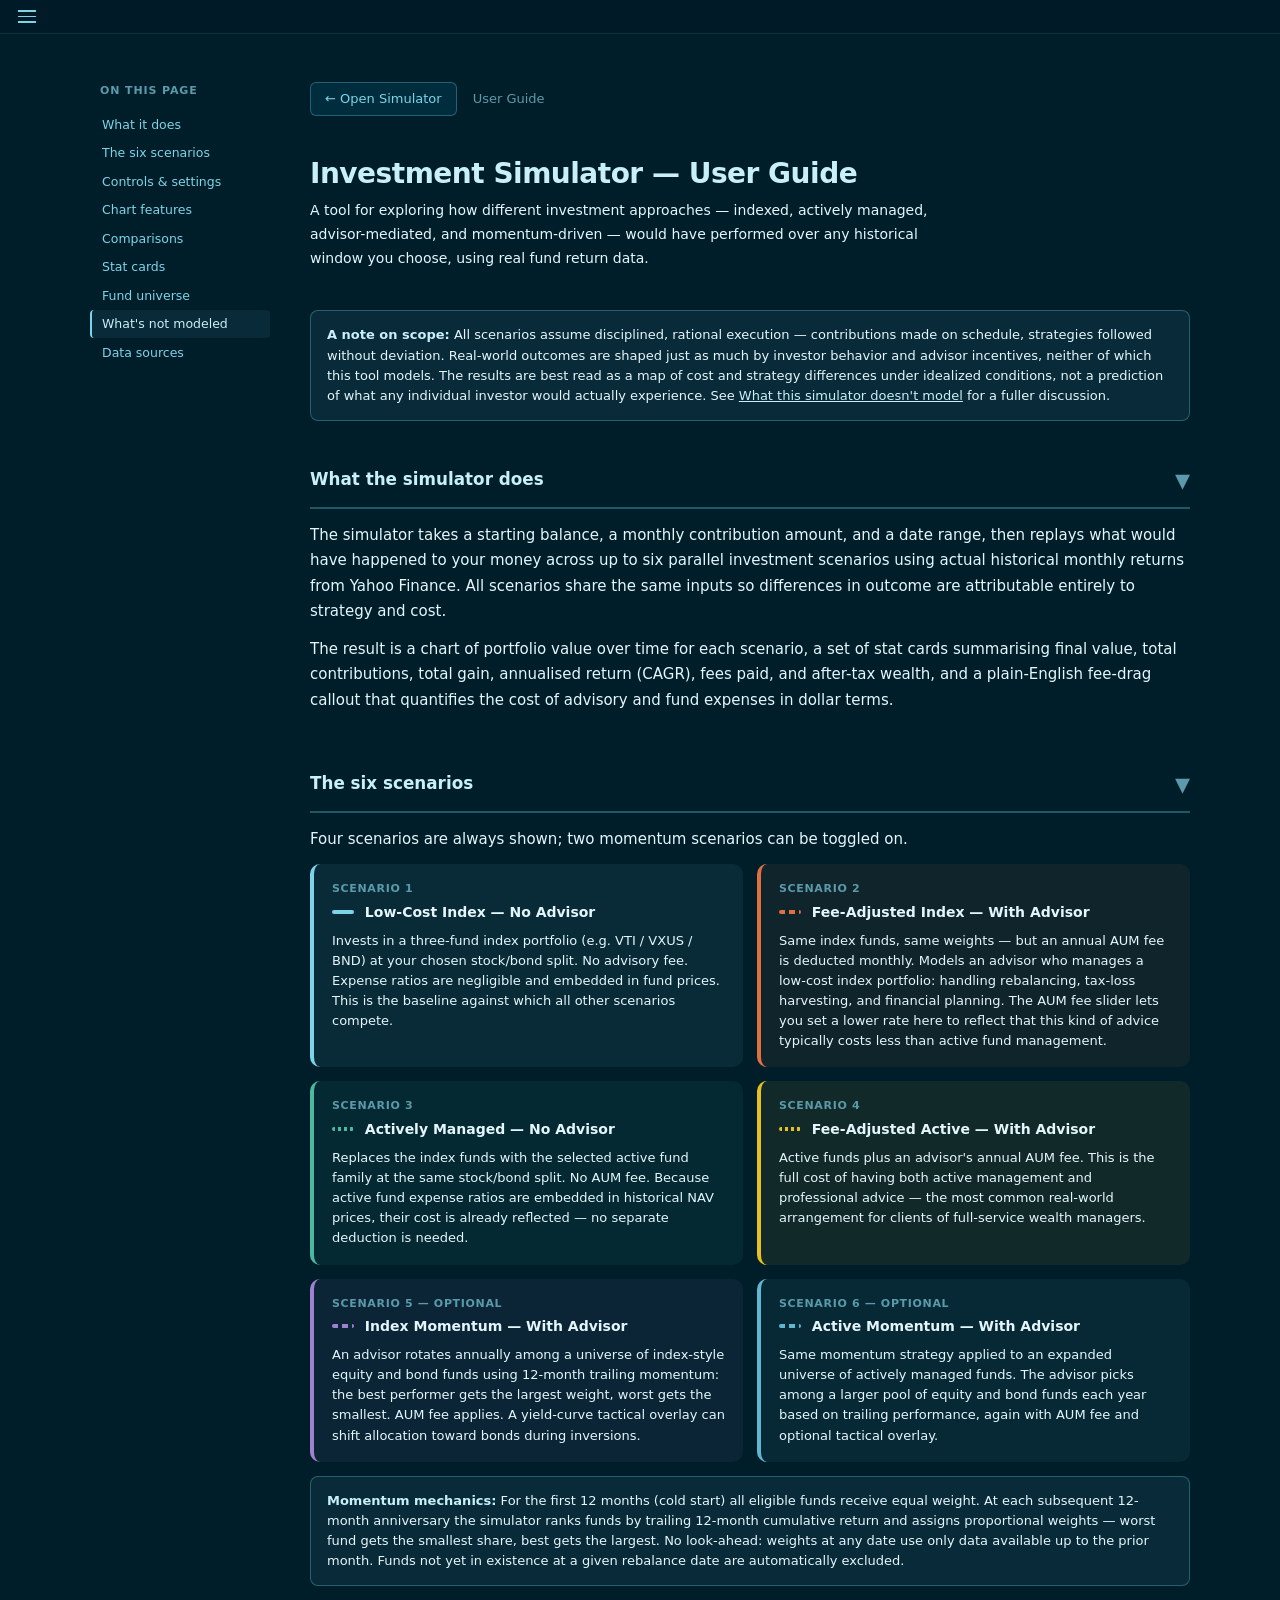
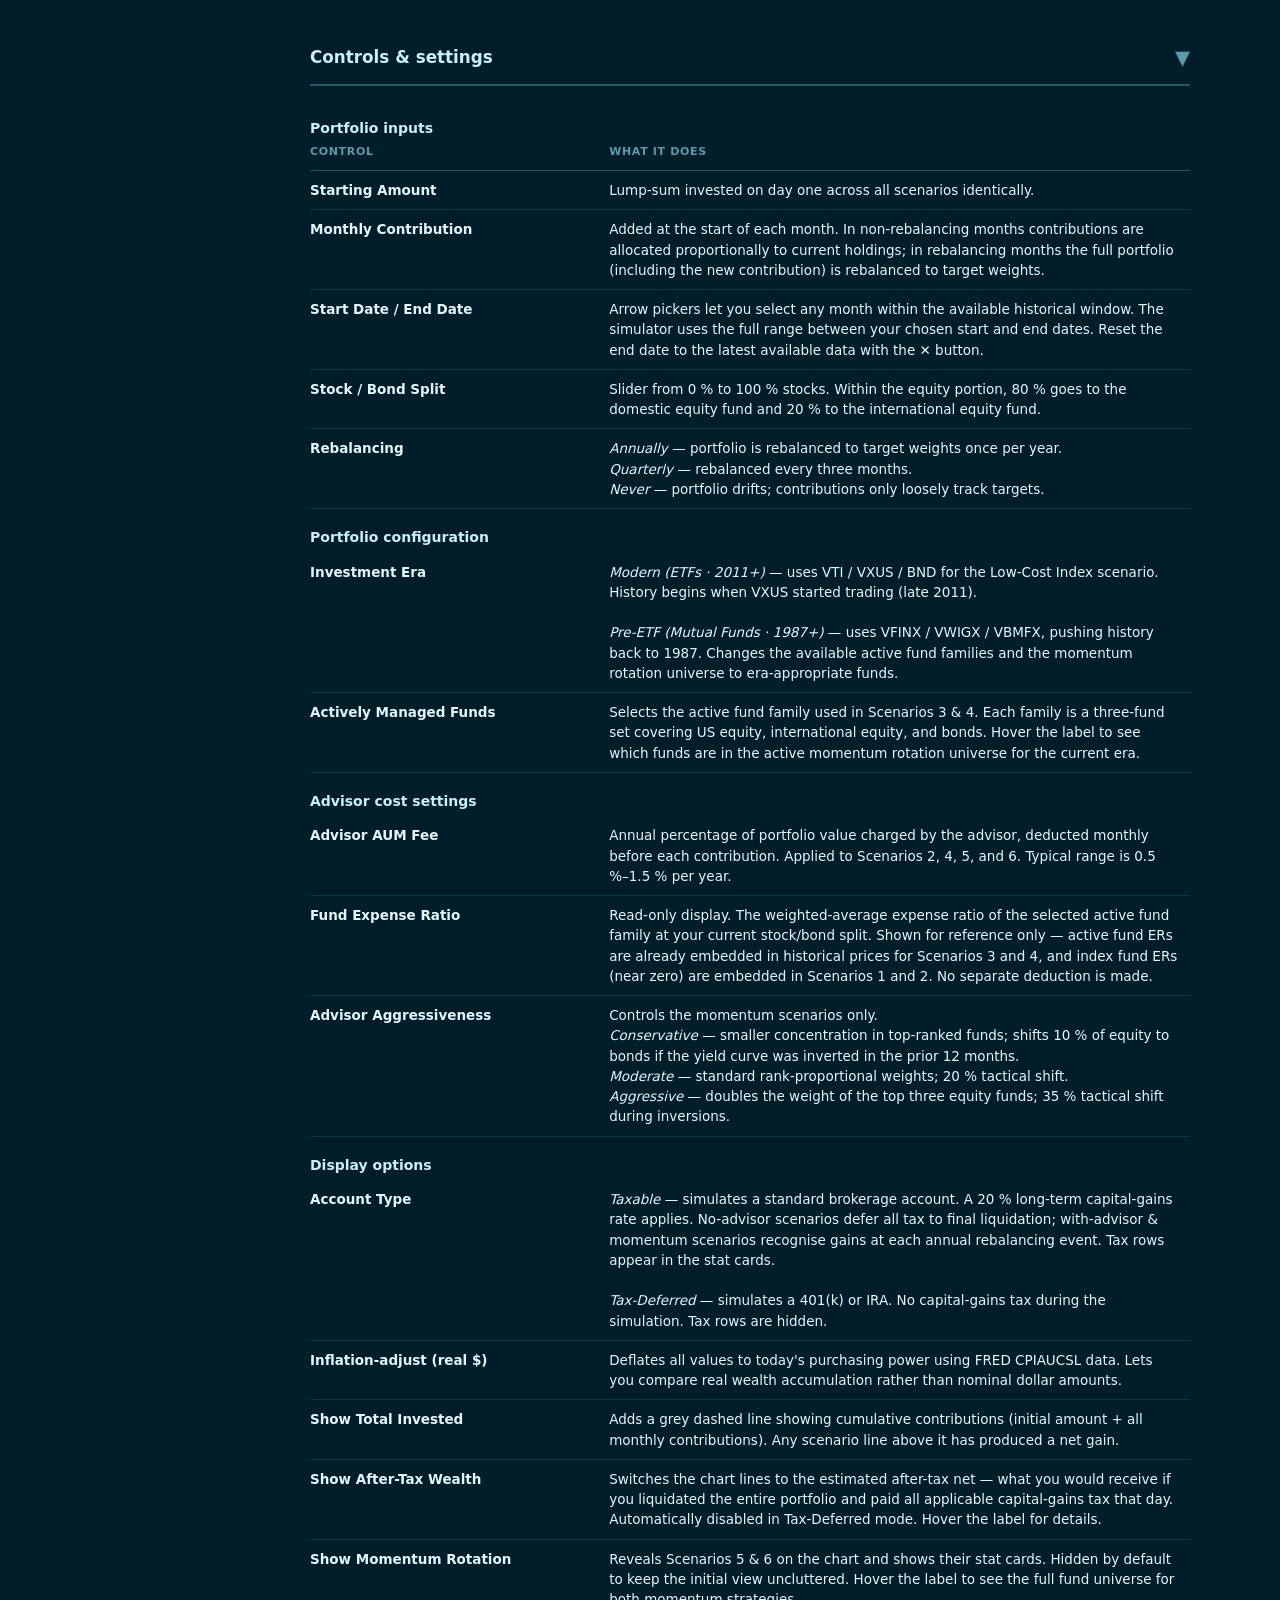
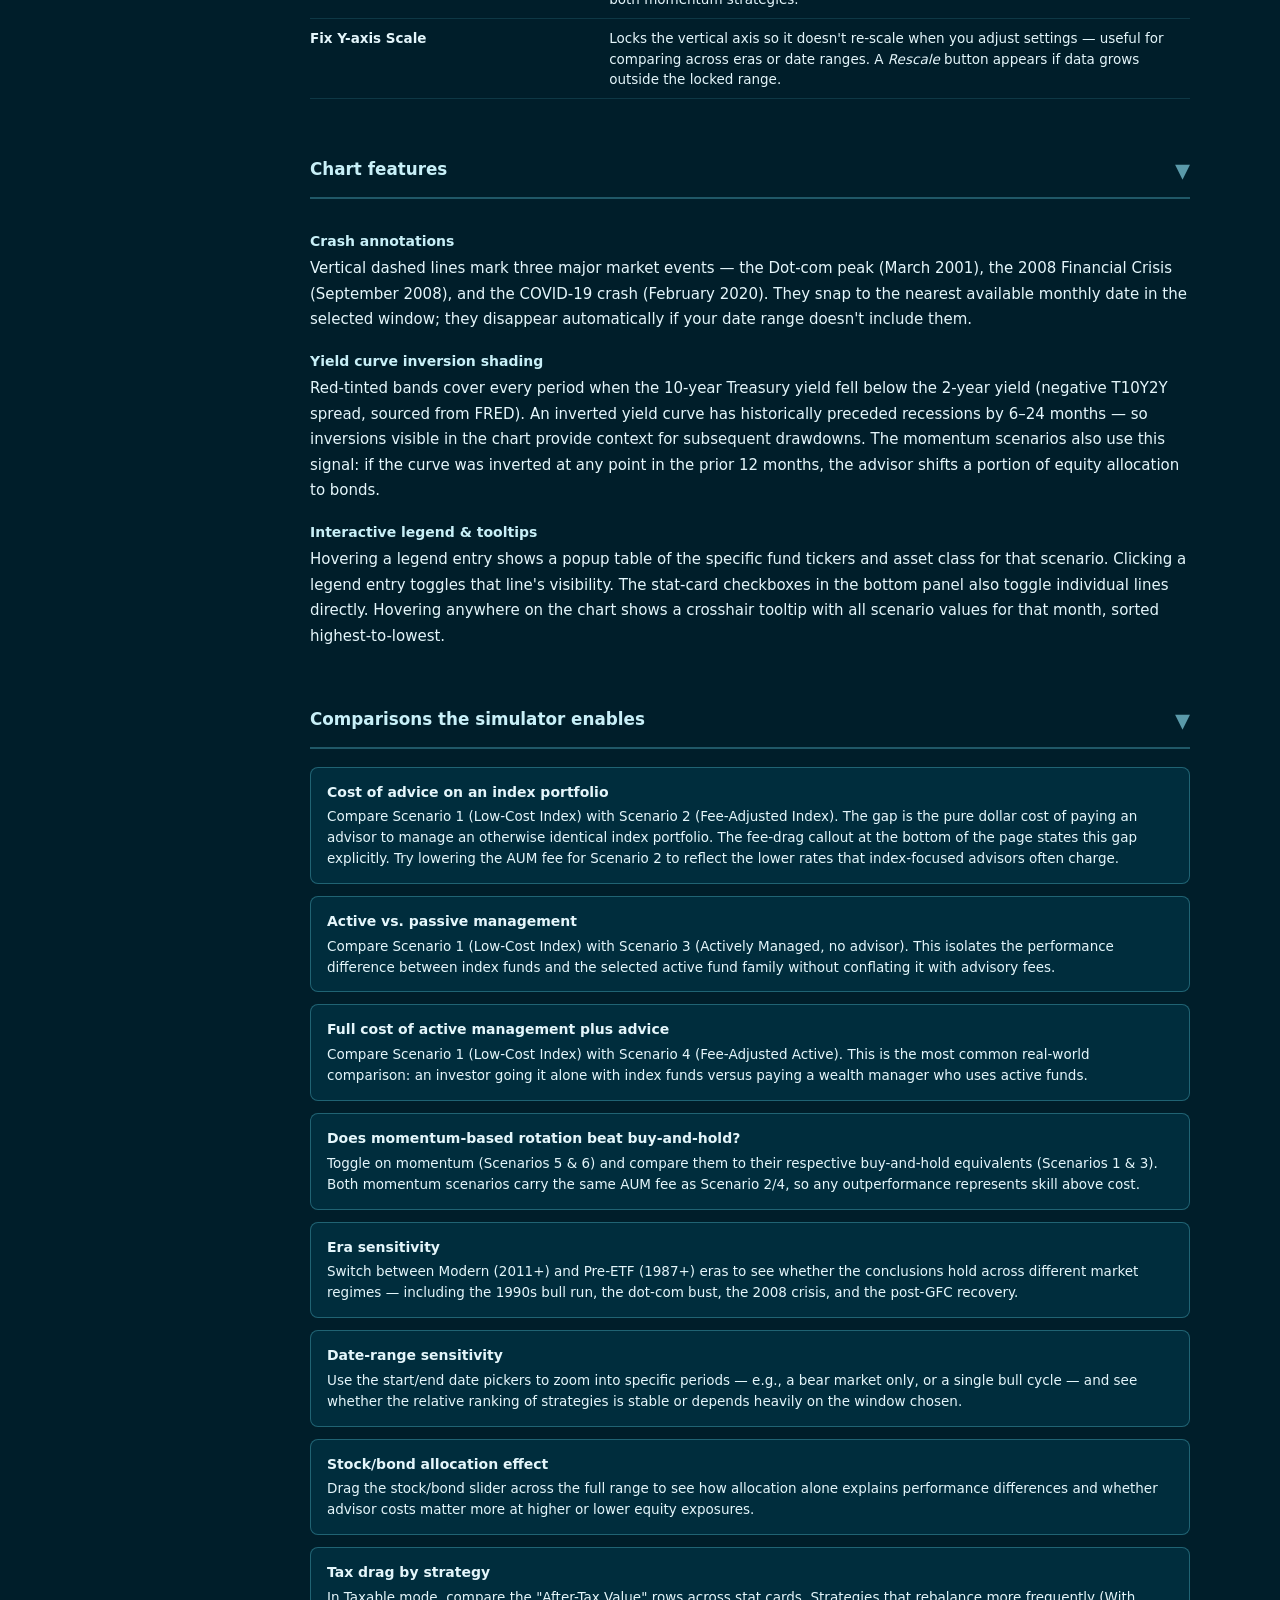
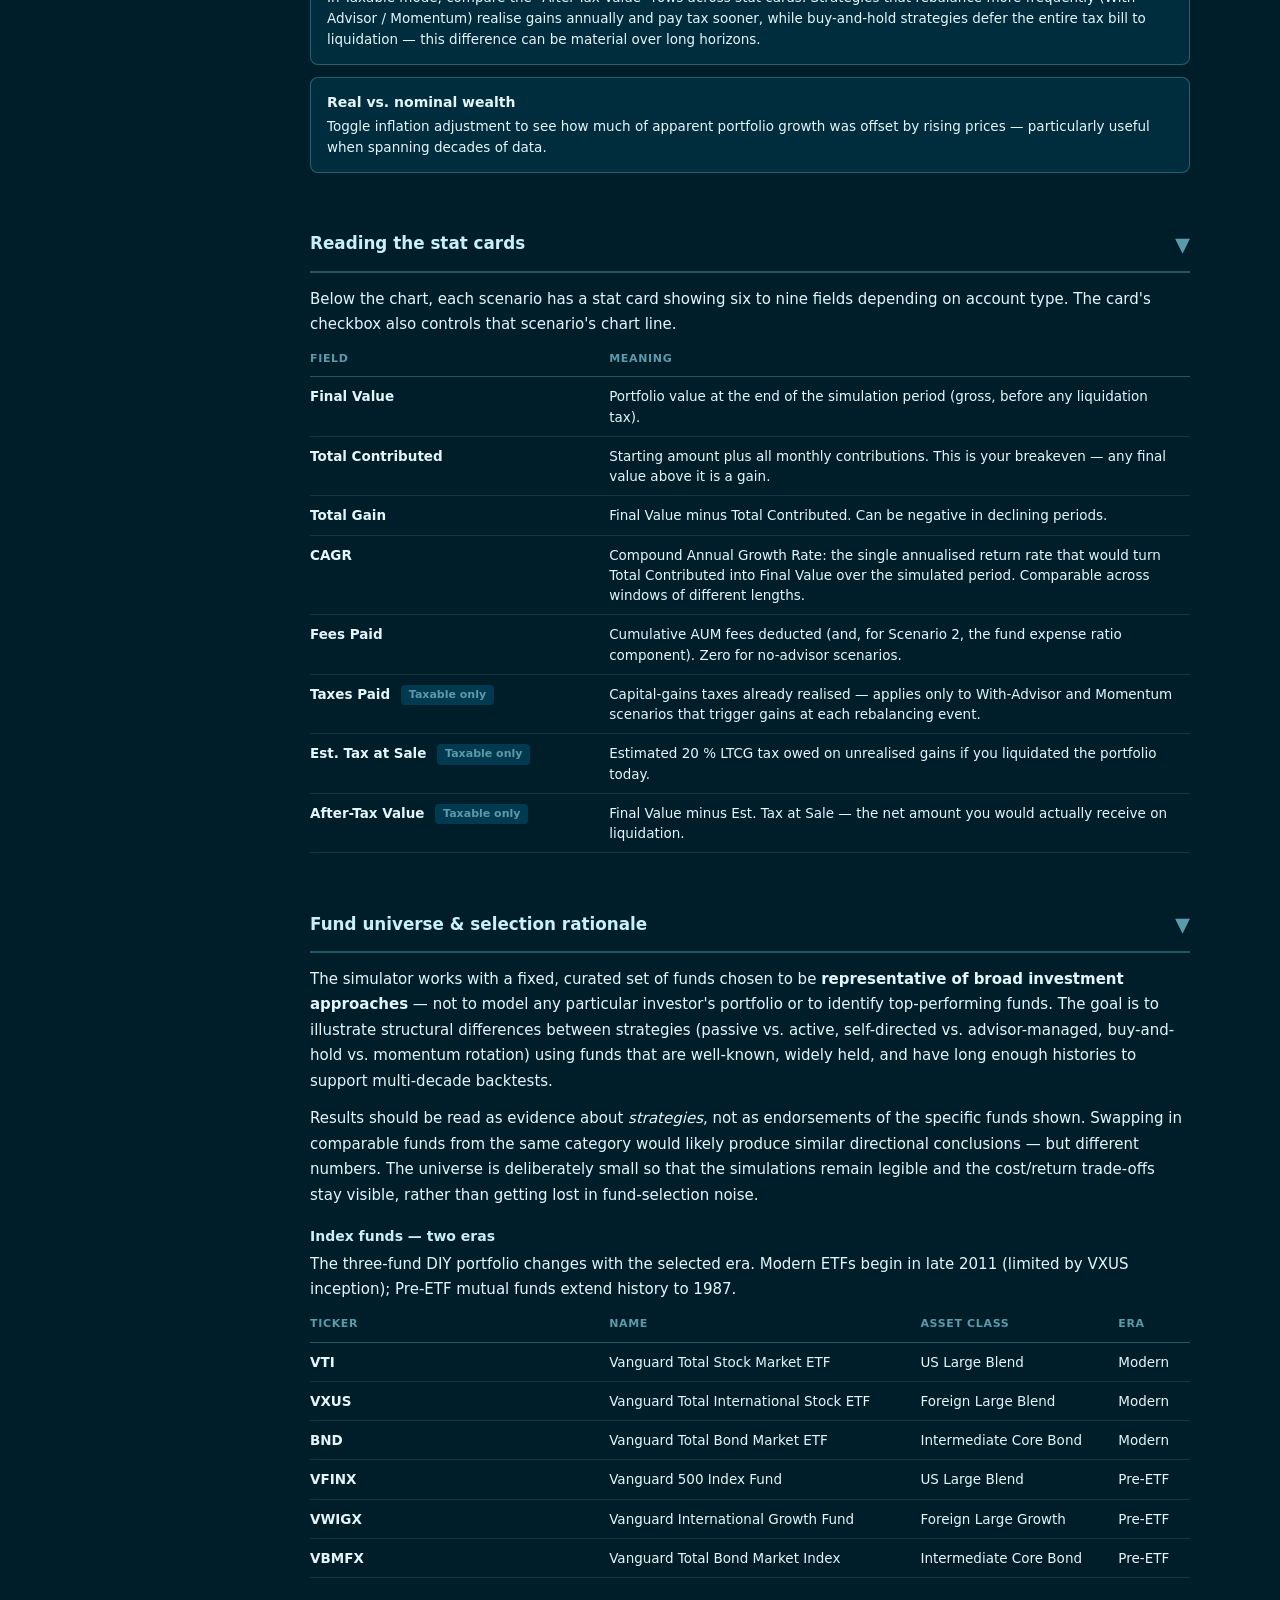
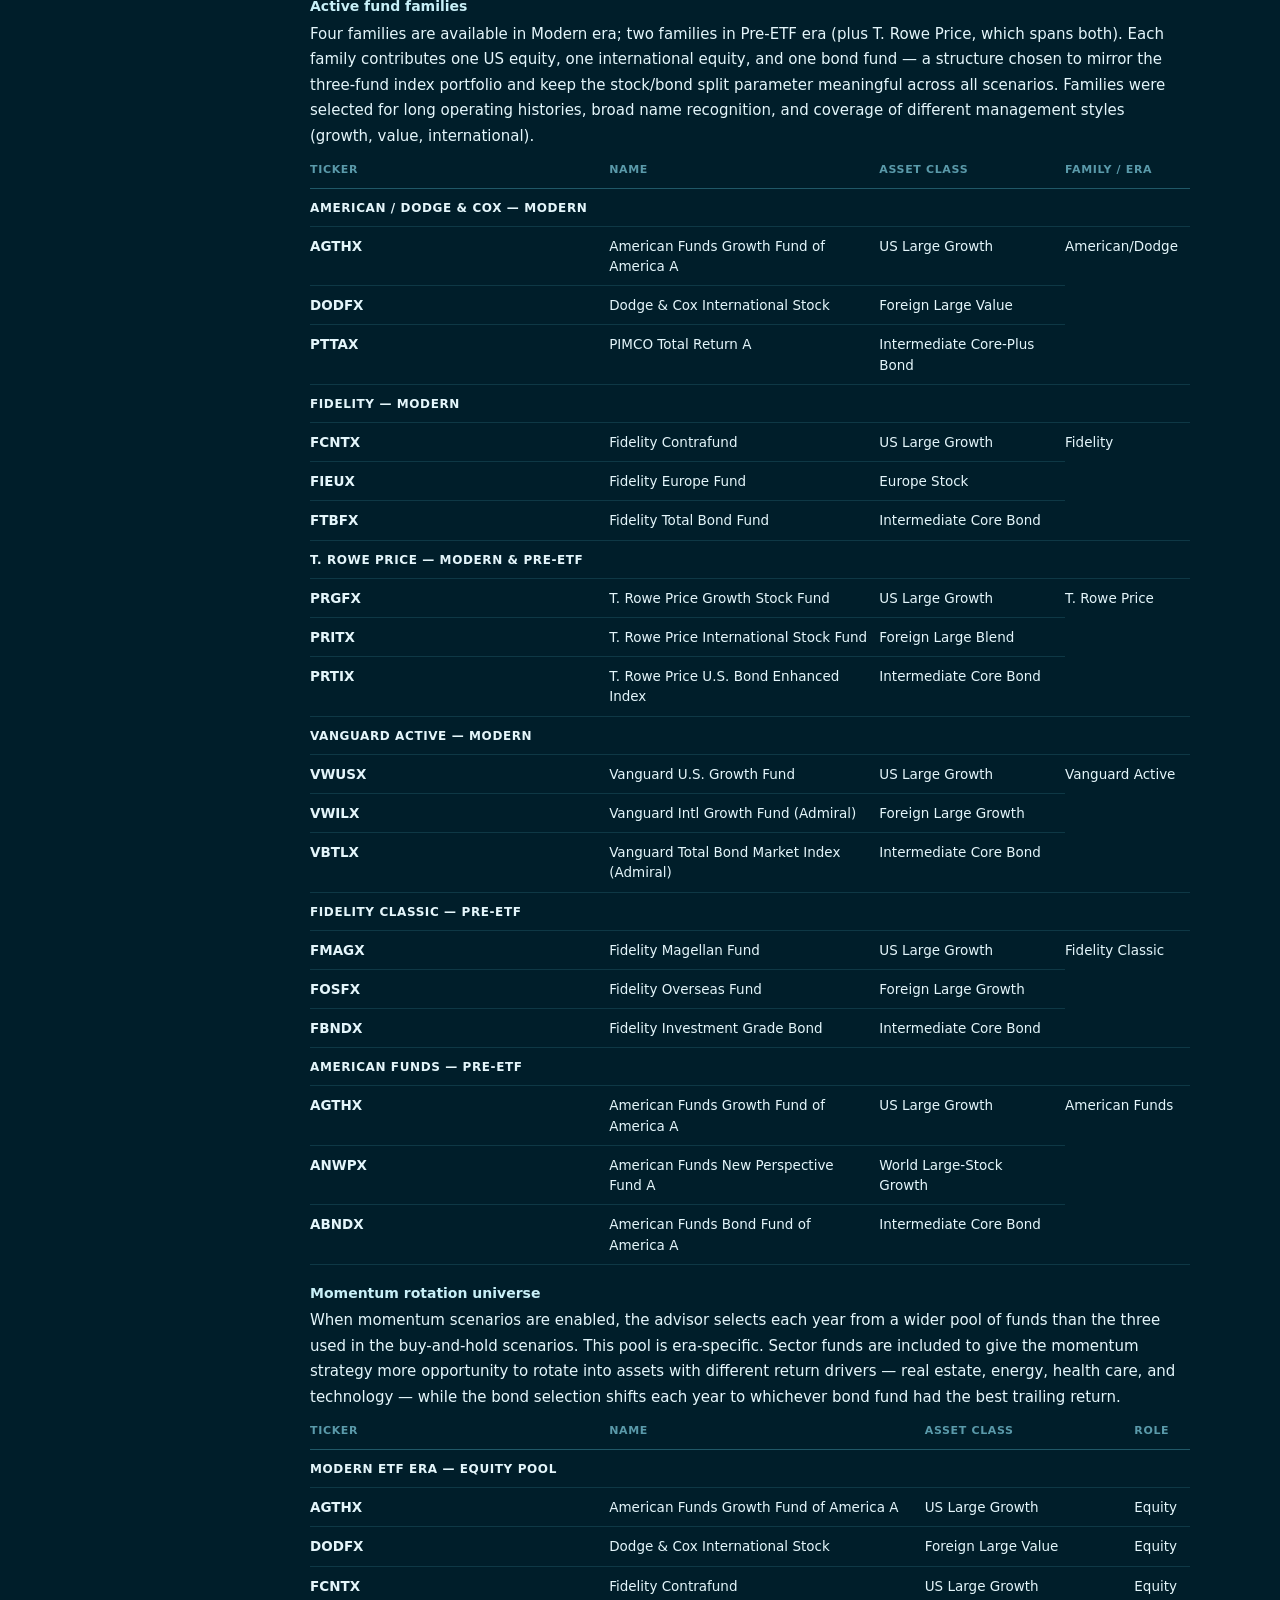
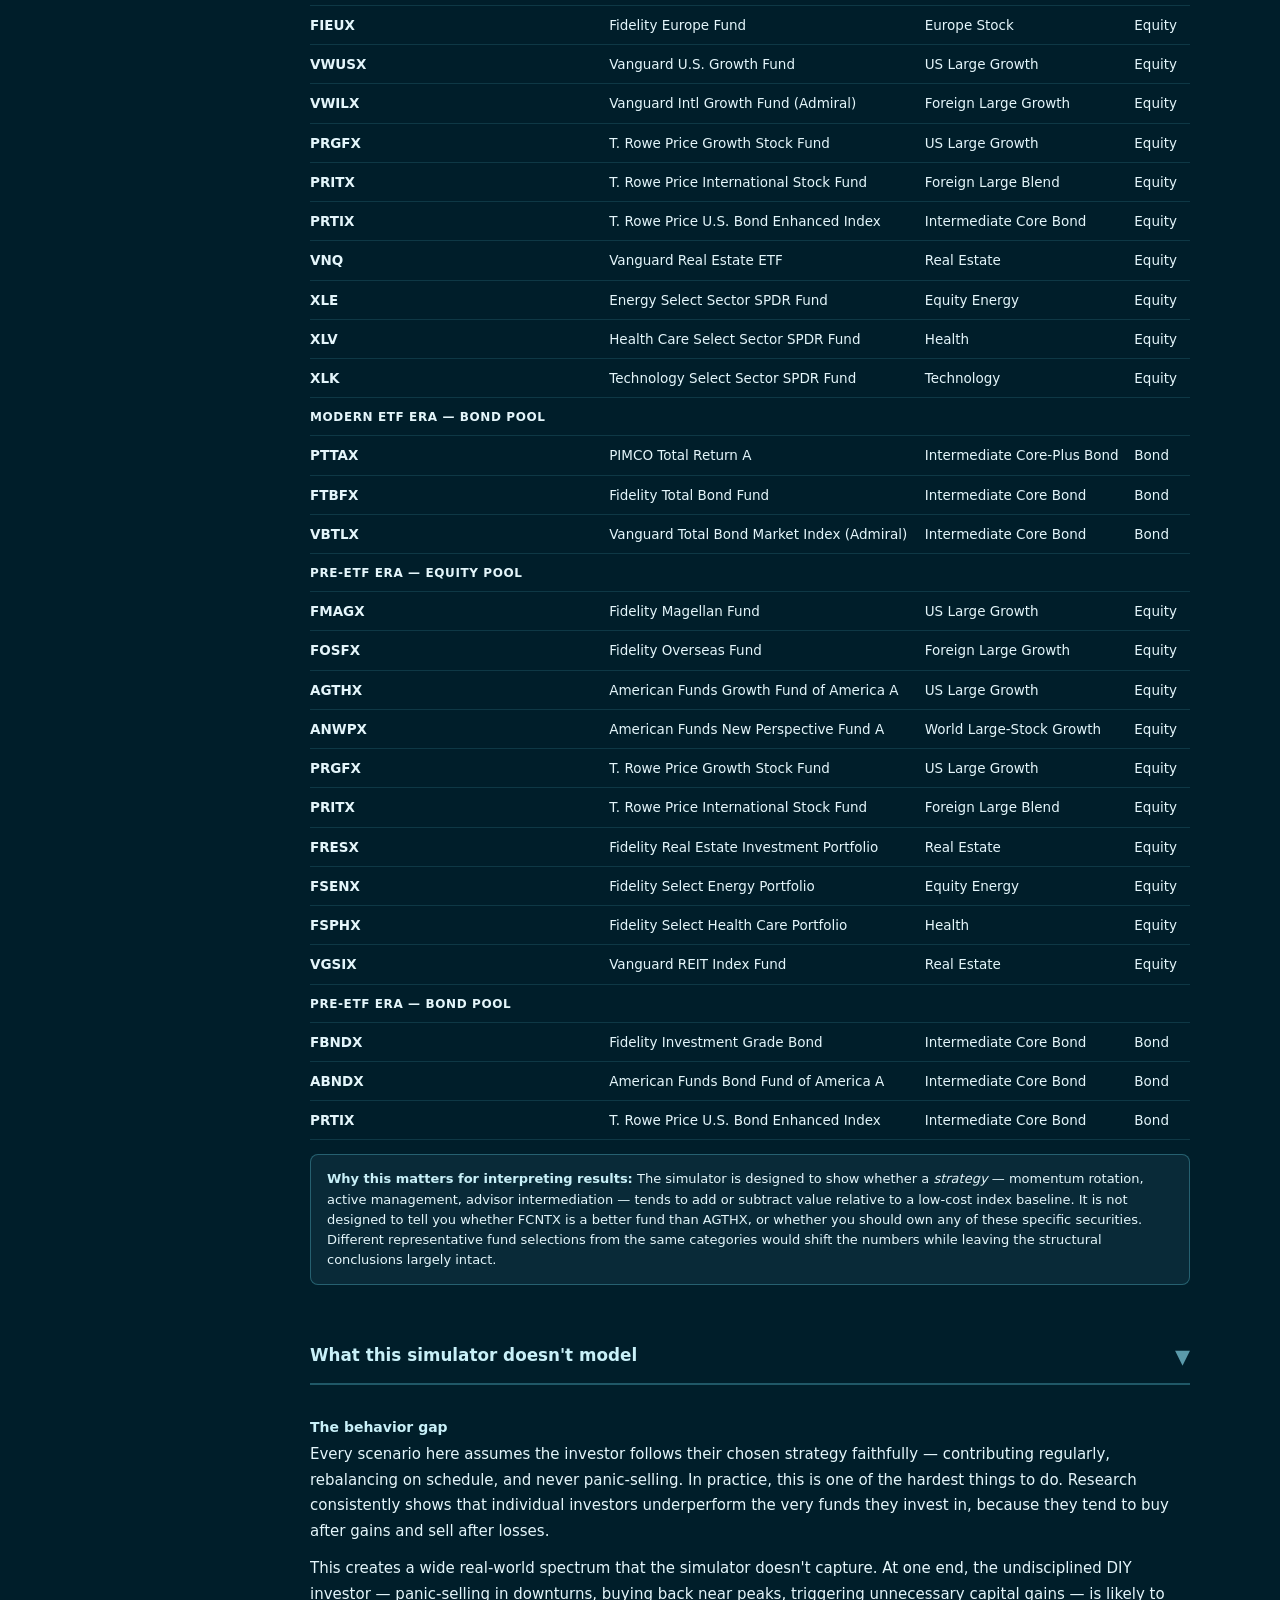
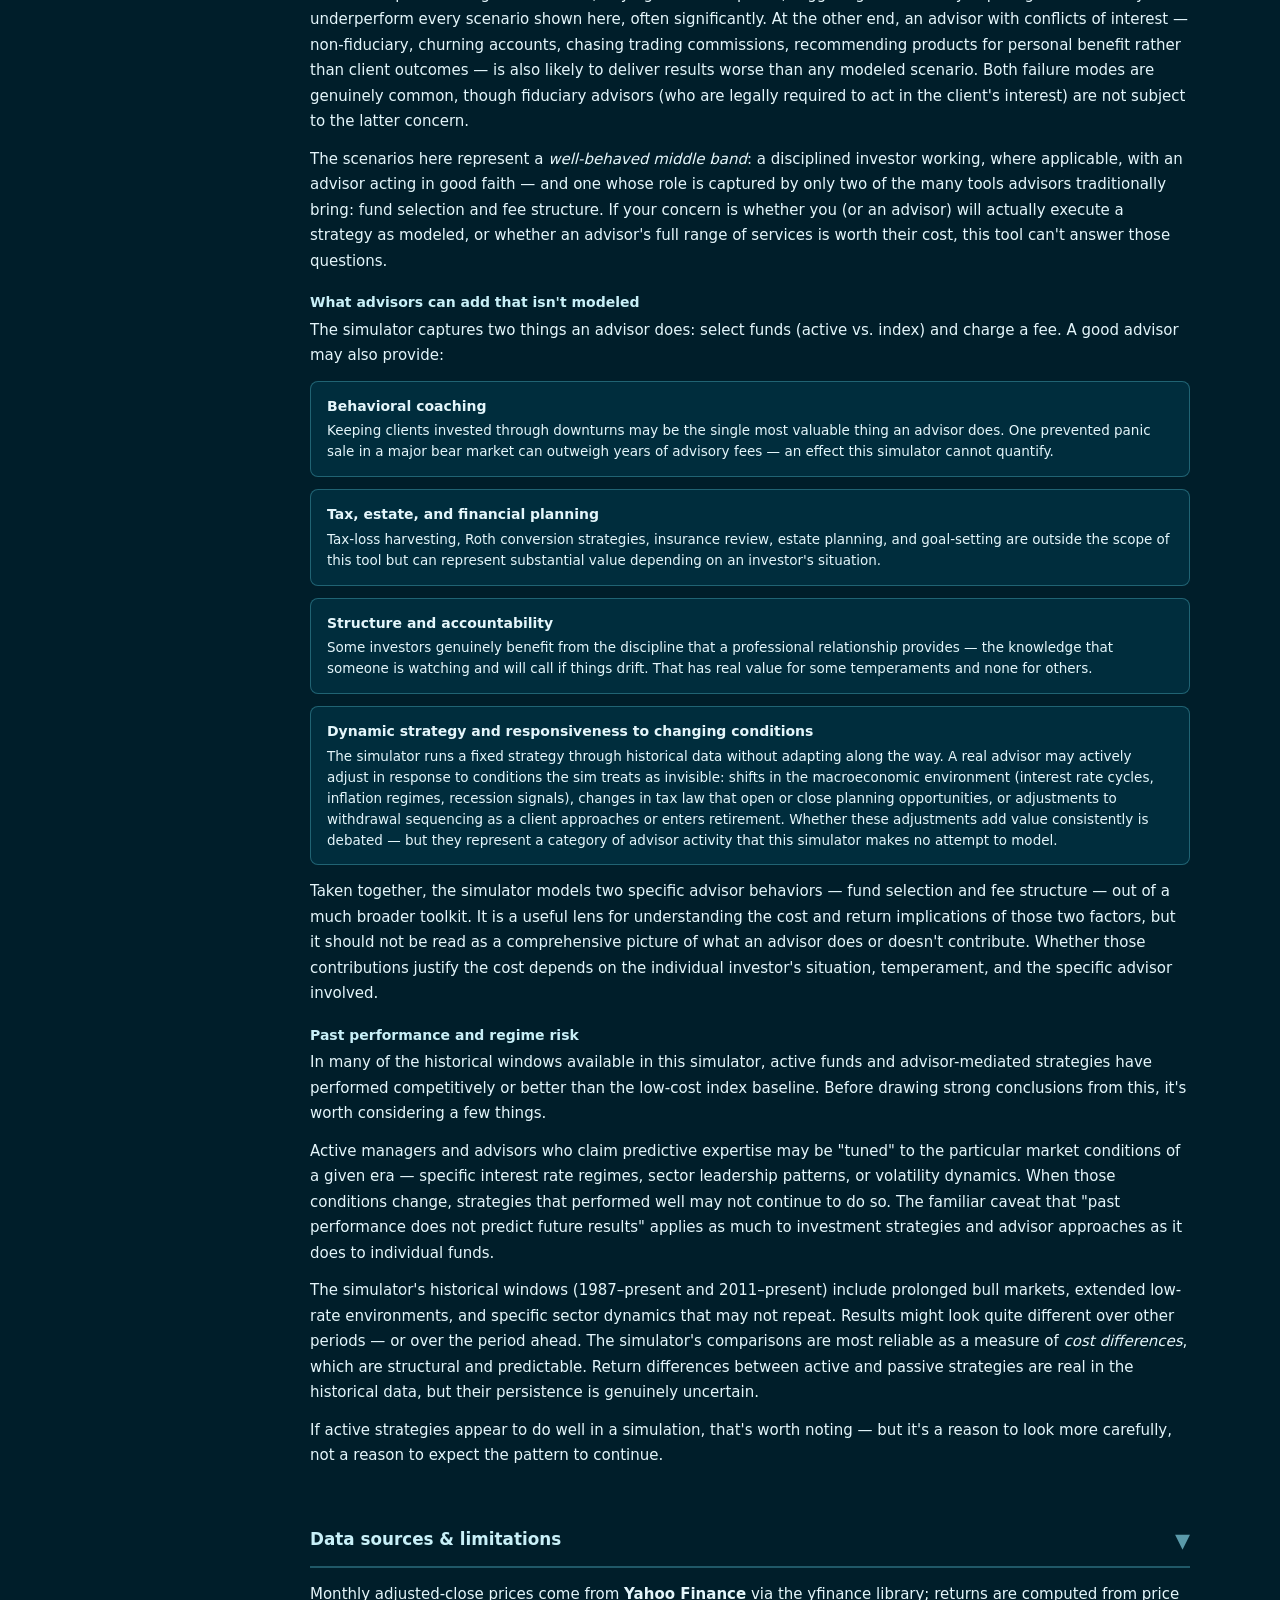
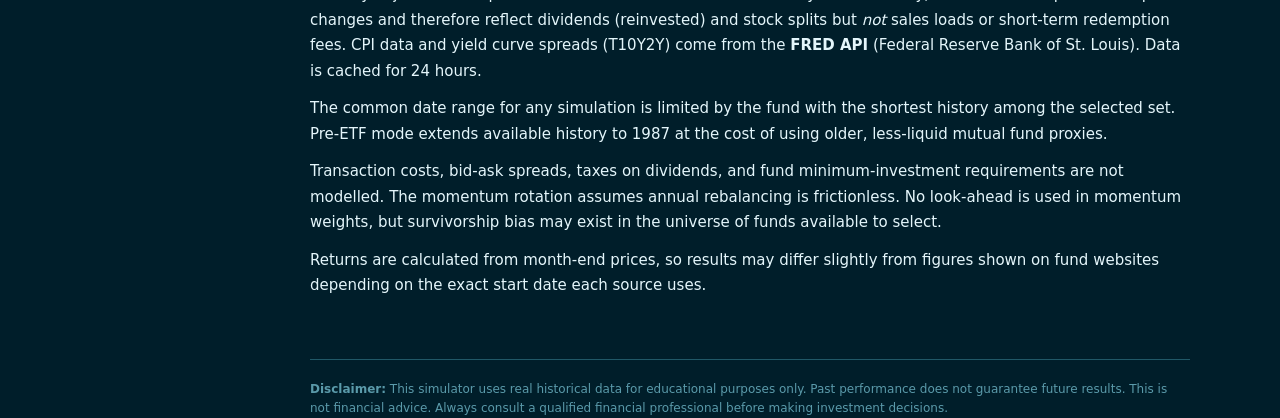
==== static/guide.html @ a475382c "Add month-end pricing caveat to data sources section of user guide" ====
<!DOCTYPE html>
<html lang="en">
<head>
  <meta charset="UTF-8" />
  <meta name="viewport" content="width=device-width, initial-scale=1.0" />
  <title>Investment Simulator — User Guide</title>
  <link rel="icon" type="image/png" href="/static/favicon.png" />
  <link rel="stylesheet" href="/static/theme.css" />
  <style>
    *, *::before, *::after { box-sizing: border-box; margin: 0; padding: 0; }

    :root {
      --sc-diy:        #7dd4e8;
      --sc-managed:    #e07040;
      --sc-active:     #4db8a0;
      --sc-active-mgd: #e8c020;
      --sc-diy-mom:    #a080d0;
      --sc-active-mom: #60b8d0;
    }

    body {
      font-family: var(--font-sans);
      font-size: 15px;
      line-height: 1.7;
      color: var(--color-text);
      background: var(--color-bg);
      padding: 82px 24px 80px;
    }

    /* ── Two-column layout ── */
    .guide-layout {
      display: flex;
      gap: 40px;
      max-width: 1100px;
      margin: 0 auto;
      align-items: flex-start;
    }

    /* ── Table of Contents ── */
    .toc {
      width: 180px;
      flex-shrink: 0;
      position: sticky;
      top: 50px;
      max-height: calc(100vh - 70px);
      overflow-y: auto;
    }

    .toc-title {
      font-size: 11px;
      font-weight: 700;
      text-transform: uppercase;
      letter-spacing: 0.08em;
      color: var(--color-text-dim);
      margin-bottom: 10px;
      padding-left: 10px;
    }

    .toc ul {
      list-style: none;
      display: flex;
      flex-direction: column;
      gap: 1px;
    }

    .toc a {
      display: block;
      font-size: 12.5px;
      color: var(--color-primary);
      padding: 5px 10px;
      border-radius: 4px;
      border-left: 2px solid transparent;
      text-decoration: none;
      transition: color 0.15s, border-color 0.15s, background 0.15s;
      line-height: 1.4;
    }

    .toc a:hover {
      color: var(--color-primary);
      background: rgba(125, 212, 232, 0.07);
    }

    .toc a.is-active {
      color: var(--color-primary-hi);
      border-left-color: var(--color-primary);
      background: rgba(125, 212, 232, 0.07);
      font-weight: 500;
    }

    /* ── Main content ── */
    .guide-main { flex: 1; min-width: 0; }

    /* ── Back link ── */
    .topnav {
      display: flex;
      align-items: center;
      gap: 16px;
      margin-bottom: 40px;
    }
    .topnav a {
      font-size: 13px;
      color: var(--color-primary);
      text-decoration: none;
      border: 1px solid var(--color-border-hi);
      padding: 5px 14px;
      border-radius: 6px;
      background: var(--color-surface);
      transition: background 0.15s, color 0.15s;
    }
    .topnav a:hover {
      background: var(--color-surface-hi);
      color: var(--color-primary-hi);
    }
    .topnav-title {
      font-size: 13px;
      color: var(--color-text-dim);
    }

    /* ── Header ── */
    h1 {
      font-size: 2rem;
      font-weight: 700;
      letter-spacing: -0.5px;
      color: var(--color-primary-hi);
      margin-bottom: 8px;
    }
    .subtitle {
      color: var(--color-text);
      font-size: 1rem;
      margin-bottom: 40px;
      max-width: 620px;
    }

    /* ── Sections ── */
    section { margin-bottom: 52px; scroll-margin-top: 50px; }

    h2 {
      font-size: 1.2rem;
      font-weight: 700;
      color: var(--color-primary-hi);
      margin-bottom: 14px;
      padding-bottom: 8px;
      border-bottom: 2px solid var(--color-border-hi);
      cursor: pointer;
      user-select: none;
      display: flex;
      justify-content: space-between;
      align-items: center;
    }

    .h2-chevron {
      font-size: 30px;
      color: var(--color-text-dim);
      transition: transform 0.25s ease;
      flex-shrink: 0;
      margin-left: 8px;
    }
    section.is-collapsed .h2-chevron { transform: rotate(-90deg); }

    .section-body {
      overflow: hidden;
      transition: max-height 0.35s ease, opacity 0.25s ease;
      max-height: 8000px;
      opacity: 1;
    }
    section.is-collapsed .section-body {
      max-height: 0;
      opacity: 0;
    }

    h3 {
      font-size: 1rem;
      font-weight: 600;
      color: var(--color-primary-hi);
      margin: 20px 0 6px;
    }

    p { margin-bottom: 12px; color: var(--color-text); }
    p:last-child { margin-bottom: 0; }

    /* ── Scenario cards ── */
    .scenario-grid {
      display: grid;
      grid-template-columns: 1fr 1fr;
      gap: 14px;
      margin-top: 4px;
    }
    @media (max-width: 600px) { .scenario-grid { grid-template-columns: 1fr; } }

    .scenario-card {
      border-radius: 10px;
      padding: 16px 18px;
      border-left: 4px solid transparent;
      background: var(--color-surface);
    }
    .sc-diy        { border-color: var(--sc-diy);        background: rgba(125,212,232,0.07); }
    .sc-managed    { border-color: var(--sc-managed);    background: rgba(224,112, 64,0.07); }
    .sc-active     { border-color: var(--sc-active);     background: rgba( 77,184,160,0.07); }
    .sc-active-mgd { border-color: var(--sc-active-mgd); background: rgba(232,192, 32,0.07); }
    .sc-diy-mom    { border-color: var(--sc-diy-mom);    background: rgba(160,128,208,0.07); }
    .sc-active-mom { border-color: var(--sc-active-mom); background: rgba( 96,184,208,0.07); }

    .scenario-card .sc-label {
      font-size: 11px;
      font-weight: 600;
      text-transform: uppercase;
      letter-spacing: 0.06em;
      color: var(--color-text-dim);
      margin-bottom: 2px;
    }
    .scenario-card .sc-name {
      font-size: 1rem;
      font-weight: 700;
      margin-bottom: 6px;
      color: var(--color-text);
    }
    .scenario-card p {
      font-size: 13px;
      line-height: 1.55;
      margin: 0;
      color: var(--color-text);
    }

    .swatch {
      display: inline-block;
      width: 22px;
      height: 4px;
      border-radius: 2px;
      vertical-align: middle;
      margin-right: 6px;
      position: relative;
      top: -1px;
    }
    .swatch-dash   { background: repeating-linear-gradient(90deg, currentColor 0 6px, transparent 6px 10px); }
    .swatch-dotted { background: repeating-linear-gradient(90deg, currentColor 0 3px, transparent 3px 6px); }

    /* ── Control table ── */
    .ctrl-table {
      width: 100%;
      border-collapse: collapse;
      font-size: 13.5px;
      margin-top: 4px;
    }
    .ctrl-table th {
      text-align: left;
      font-size: 11px;
      font-weight: 600;
      text-transform: uppercase;
      letter-spacing: 0.06em;
      color: var(--color-text-dim);
      padding: 0 12px 8px 0;
      border-bottom: 1px solid var(--color-border-hi);
    }
    .ctrl-table td {
      padding: 9px 12px 9px 0;
      vertical-align: top;
      border-bottom: 1px solid var(--color-border);
      color: var(--color-text);
      line-height: 1.5;
    }
    .ctrl-table td:first-child {
      font-weight: 600;
      color: var(--color-text);
      white-space: nowrap;
      width: 34%;
    }
    .ctrl-table .tbl-subhead {
      padding-top: 10px;
      font-weight: 600;
      color: var(--color-text-dim);
      font-size: 12px;
      text-transform: uppercase;
      letter-spacing: .05em;
    }

    /* ── Comparison callouts ── */
    .comparison-list {
      list-style: none;
      display: flex;
      flex-direction: column;
      gap: 12px;
      margin-top: 4px;
    }
    .comparison-list li {
      background: var(--color-surface);
      border: 1px solid var(--color-border-hi);
      border-radius: 8px;
      padding: 14px 16px;
      font-size: 13.5px;
      color: var(--color-text);
      line-height: 1.55;
    }
    .comparison-list li strong {
      display: block;
      font-size: 14px;
      color: var(--color-text);
      margin-bottom: 3px;
    }

    /* ── Tip boxes ── */
    .tip {
      background: rgba(125, 212, 232, 0.07);
      border: 1px solid var(--color-border-hi);
      border-radius: 8px;
      padding: 14px 16px;
      font-size: 13px;
      color: var(--color-text);
      margin-top: 14px;
      line-height: 1.55;
    }
    .tip b { color: var(--color-primary-hi); }
    .tip a { color: var(--color-primary-hi); text-decoration: underline; }

    /* ── Feature badges ── */
    .badge {
      display: inline-block;
      font-size: 11px;
      font-weight: 600;
      padding: 2px 8px;
      border-radius: 4px;
      background: var(--color-surface-hi);
      color: var(--color-text-dim);
      margin-left: 6px;
      vertical-align: middle;
    }

    /* ── Footer ── */
    .disclaimer {
      margin-top: 60px;
      padding-top: 20px;
      border-top: 1px solid var(--color-border-hi);
      font-size: 12px;
      color: var(--color-text-dim);
      line-height: 1.6;
    }

    /* ── Mobile: hide TOC ── */
    @media (max-width: 768px) {
      .toc { display: none; }
      .guide-layout { display: block; }
    }
  </style>
</head>
<body>
<script src="/static/nav.js"></script>

<div class="guide-layout">

  <!-- ── Table of Contents ── -->
  <nav class="toc" id="guide-toc">
    <div class="toc-title">On this page</div>
    <ul>
      <li><a href="#overview">What it does</a></li>
      <li><a href="#scenarios">The six scenarios</a></li>
      <li><a href="#controls">Controls &amp; settings</a></li>
      <li><a href="#chart">Chart features</a></li>
      <li><a href="#comparisons">Comparisons</a></li>
      <li><a href="#stat-cards">Stat cards</a></li>
      <li><a href="#funds">Fund universe</a></li>
      <li><a href="#limitations">What's not modeled</a></li>
      <li><a href="#data">Data sources</a></li>
    </ul>
  </nav>

  <!-- ── Main content ── -->
  <div class="guide-main">

    <!-- Back link -->
    <div class="topnav">
      <a href="/">← Open Simulator</a>
      <span class="topnav-title">User Guide</span>
    </div>

    <!-- Header -->
    <h1>Investment Simulator — User Guide</h1>
    <p class="subtitle">
      A tool for exploring how different investment approaches — indexed, actively managed,
      advisor-mediated, and momentum-driven — would have performed over any historical window
      you choose, using real fund return data.
    </p>
    <div class="tip" style="margin-bottom: 40px;">
      <b>A note on scope:</b> All scenarios assume disciplined, rational execution —
      contributions made on schedule, strategies followed without deviation. Real-world
      outcomes are shaped just as much by investor behavior and advisor incentives, neither
      of which this tool models. The results are best read as a map of cost and strategy
      differences under idealized conditions, not a prediction of what any individual
      investor would actually experience. See <a href="#limitations">What this simulator
      doesn't model</a> for a fuller discussion.
    </div>

    <!-- ── OVERVIEW ── -->
    <section id="overview">
      <h2>What the simulator does</h2>
      <div class="section-body">
        <p>
          The simulator takes a starting balance, a monthly contribution amount, and a date range,
          then replays what would have happened to your money across up to six parallel investment
          scenarios using actual historical monthly returns from Yahoo Finance. All scenarios share
          the same inputs so differences in outcome are attributable entirely to strategy and cost.
        </p>
        <p>
          The result is a chart of portfolio value over time for each scenario, a set of stat cards
          summarising final value, total contributions, total gain, annualised return (CAGR), fees
          paid, and after-tax wealth, and a plain-English fee-drag callout that quantifies the cost
          of advisory and fund expenses in dollar terms.
        </p>
      </div>
    </section>

    <!-- ── SCENARIOS ── -->
    <section id="scenarios">
      <h2>The six scenarios</h2>
      <div class="section-body">
        <p>Four scenarios are always shown; two momentum scenarios can be toggled on.</p>

        <div class="scenario-grid">
          <div class="scenario-card sc-diy">
            <div class="sc-label">Scenario 1</div>
            <div class="sc-name">
              <span class="swatch swatch-solid" style="background:#7dd4e8;"></span>
              Low-Cost Index — No Advisor
            </div>
            <p>
              Invests in a three-fund index portfolio (e.g. VTI / VXUS / BND) at your chosen
              stock/bond split. No advisory fee. Expense ratios are negligible and embedded in
              fund prices. This is the baseline against which all other scenarios compete.
            </p>
          </div>

          <div class="scenario-card sc-managed">
            <div class="sc-label">Scenario 2</div>
            <div class="sc-name">
              <span class="swatch swatch-dash" style="color:#e07040;"></span>
              Fee-Adjusted Index — With Advisor
            </div>
            <p>
              Same index funds, same weights — but an annual AUM fee is deducted monthly.
              Models an advisor who manages a low-cost index portfolio: handling rebalancing,
              tax-loss harvesting, and financial planning. The AUM fee slider lets you set a
              lower rate here to reflect that this kind of advice typically costs less than
              active fund management.
            </p>
          </div>

          <div class="scenario-card sc-active">
            <div class="sc-label">Scenario 3</div>
            <div class="sc-name">
              <span class="swatch swatch-dotted" style="color:#4db8a0;"></span>
              Actively Managed — No Advisor
            </div>
            <p>
              Replaces the index funds with the selected active fund family at the same stock/bond
              split. No AUM fee. Because active fund expense ratios are embedded in historical NAV
              prices, their cost is already reflected — no separate deduction is needed.
            </p>
          </div>

          <div class="scenario-card sc-active-mgd">
            <div class="sc-label">Scenario 4</div>
            <div class="sc-name">
              <span class="swatch swatch-dotted" style="color:#e8c020;"></span>
              Fee-Adjusted Active — With Advisor
            </div>
            <p>
              Active funds plus an advisor's annual AUM fee. This is the full cost of having both
              active management and professional advice — the most common real-world arrangement
              for clients of full-service wealth managers.
            </p>
          </div>

          <div class="scenario-card sc-diy-mom">
            <div class="sc-label">Scenario 5 — optional</div>
            <div class="sc-name">
              <span class="swatch swatch-dash" style="color:#a080d0;"></span>
              Index Momentum — With Advisor
            </div>
            <p>
              An advisor rotates annually among a universe of index-style equity and bond funds
              using 12-month trailing momentum: the best performer gets the largest weight, worst
              gets the smallest. AUM fee applies. A yield-curve tactical overlay can shift
              allocation toward bonds during inversions.
            </p>
          </div>

          <div class="scenario-card sc-active-mom">
            <div class="sc-label">Scenario 6 — optional</div>
            <div class="sc-name">
              <span class="swatch swatch-dash" style="color:#60b8d0;"></span>
              Active Momentum — With Advisor
            </div>
            <p>
              Same momentum strategy applied to an expanded universe of actively managed funds.
              The advisor picks among a larger pool of equity and bond funds each year based on
              trailing performance, again with AUM fee and optional tactical overlay.
            </p>
          </div>
        </div>

        <div class="tip">
          <b>Momentum mechanics:</b> For the first 12 months (cold start) all eligible funds
          receive equal weight. At each subsequent 12-month anniversary the simulator ranks funds
          by trailing 12-month cumulative return and assigns proportional weights — worst fund
          gets the smallest share, best gets the largest. No look-ahead: weights at any date use
          only data available up to the prior month. Funds not yet in existence at a given
          rebalance date are automatically excluded.
        </div>
      </div>
    </section>

    <!-- ── CONTROLS ── -->
    <section id="controls">
      <h2>Controls &amp; settings</h2>
      <div class="section-body">

        <h3>Portfolio inputs</h3>
        <table class="ctrl-table">
          <thead>
            <tr><th>Control</th><th>What it does</th></tr>
          </thead>
          <tbody>
            <tr>
              <td>Starting Amount</td>
              <td>Lump-sum invested on day one across all scenarios identically.</td>
            </tr>
            <tr>
              <td>Monthly Contribution</td>
              <td>
                Added at the start of each month. In non-rebalancing months contributions are
                allocated proportionally to current holdings; in rebalancing months the full
                portfolio (including the new contribution) is rebalanced to target weights.
              </td>
            </tr>
            <tr>
              <td>Start Date / End Date</td>
              <td>
                Arrow pickers let you select any month within the available historical window.
                The simulator uses the full range between your chosen start and end dates. Reset
                the end date to the latest available data with the ✕ button.
              </td>
            </tr>
            <tr>
              <td>Stock / Bond Split</td>
              <td>
                Slider from 0 % to 100 % stocks. Within the equity portion, 80 % goes to the
                domestic equity fund and 20 % to the international equity fund.
              </td>
            </tr>
            <tr>
              <td>Rebalancing</td>
              <td>
                <em>Annually</em> — portfolio is rebalanced to target weights once per year.<br />
                <em>Quarterly</em> — rebalanced every three months.<br />
                <em>Never</em> — portfolio drifts; contributions only loosely track targets.
              </td>
            </tr>
          </tbody>
        </table>

        <h3>Portfolio configuration</h3>
        <table class="ctrl-table">
          <tbody>
            <tr>
              <td>Investment Era</td>
              <td>
                <em>Modern (ETFs · 2011+)</em> — uses VTI / VXUS / BND for the Low-Cost Index scenario.
                History begins when VXUS started trading (late 2011).<br /><br />
                <em>Pre-ETF (Mutual Funds · 1987+)</em> — uses VFINX / VWIGX / VBMFX, pushing
                history back to 1987. Changes the available active fund families and the
                momentum rotation universe to era-appropriate funds.
              </td>
            </tr>
            <tr>
              <td>Actively Managed Funds</td>
              <td>
                Selects the active fund family used in Scenarios 3 &amp; 4. Each family is a
                three-fund set covering US equity, international equity, and bonds. Hover the
                label to see which funds are in the active momentum rotation universe for the
                current era.
              </td>
            </tr>
          </tbody>
        </table>

        <h3>Advisor cost settings</h3>
        <table class="ctrl-table">
          <tbody>
            <tr>
              <td>Advisor AUM Fee</td>
              <td>
                Annual percentage of portfolio value charged by the advisor, deducted monthly
                before each contribution. Applied to Scenarios 2, 4, 5, and 6. Typical range
                is 0.5 %–1.5 % per year.
              </td>
            </tr>
            <tr>
              <td>Fund Expense Ratio</td>
              <td>
                Read-only display. The weighted-average expense ratio of the selected active fund
                family at your current stock/bond split. Shown for reference only — active fund
                ERs are already embedded in historical prices for Scenarios 3 and 4, and index
                fund ERs (near zero) are embedded in Scenarios 1 and 2. No separate deduction
                is made.
              </td>
            </tr>
            <tr>
              <td>Advisor Aggressiveness</td>
              <td>
                Controls the momentum scenarios only.<br />
                <em>Conservative</em> — smaller concentration in top-ranked funds; shifts 10 % of
                equity to bonds if the yield curve was inverted in the prior 12 months.<br />
                <em>Moderate</em> — standard rank-proportional weights; 20 % tactical shift.<br />
                <em>Aggressive</em> — doubles the weight of the top three equity funds; 35 %
                tactical shift during inversions.
              </td>
            </tr>
          </tbody>
        </table>

        <h3>Display options</h3>
        <table class="ctrl-table">
          <tbody>
            <tr>
              <td>Account Type</td>
              <td>
                <em>Taxable</em> — simulates a standard brokerage account. A 20 % long-term
                capital-gains rate applies. No-advisor scenarios defer all tax to final
                liquidation; with-advisor &amp; momentum scenarios recognise gains at each
                annual rebalancing event. Tax rows appear in the stat cards.<br /><br />
                <em>Tax-Deferred</em> — simulates a 401(k) or IRA. No capital-gains tax during
                the simulation. Tax rows are hidden.
              </td>
            </tr>
            <tr>
              <td>Inflation-adjust (real $)</td>
              <td>
                Deflates all values to today's purchasing power using FRED CPIAUCSL data. Lets
                you compare real wealth accumulation rather than nominal dollar amounts.
              </td>
            </tr>
            <tr>
              <td>Show Total Invested</td>
              <td>
                Adds a grey dashed line showing cumulative contributions (initial amount + all
                monthly contributions). Any scenario line above it has produced a net gain.
              </td>
            </tr>
            <tr>
              <td>Show After-Tax Wealth</td>
              <td>
                Switches the chart lines to the estimated after-tax net — what you would receive
                if you liquidated the entire portfolio and paid all applicable capital-gains tax
                that day. Automatically disabled in Tax-Deferred mode. Hover the label for details.
              </td>
            </tr>
            <tr>
              <td>Show Momentum Rotation</td>
              <td>
                Reveals Scenarios 5 &amp; 6 on the chart and shows their stat cards. Hidden by
                default to keep the initial view uncluttered. Hover the label to see the full
                fund universe for both momentum strategies.
              </td>
            </tr>
            <tr>
              <td>Fix Y-axis Scale</td>
              <td>
                Locks the vertical axis so it doesn't re-scale when you adjust settings — useful
                for comparing across eras or date ranges. A <em>Rescale</em> button appears if
                data grows outside the locked range.
              </td>
            </tr>
          </tbody>
        </table>
      </div>
    </section>

    <!-- ── CHART FEATURES ── -->
    <section id="chart">
      <h2>Chart features</h2>
      <div class="section-body">

        <h3>Crash annotations</h3>
        <p>
          Vertical dashed lines mark three major market events — the Dot-com peak (March 2001),
          the 2008 Financial Crisis (September 2008), and the COVID-19 crash (February 2020).
          They snap to the nearest available monthly date in the selected window; they disappear
          automatically if your date range doesn't include them.
        </p>

        <h3>Yield curve inversion shading</h3>
        <p>
          Red-tinted bands cover every period when the 10-year Treasury yield fell below the
          2-year yield (negative T10Y2Y spread, sourced from FRED). An inverted yield curve
          has historically preceded recessions by 6–24 months — so inversions visible in the
          chart provide context for subsequent drawdowns. The momentum scenarios also use this
          signal: if the curve was inverted at any point in the prior 12 months, the advisor
          shifts a portion of equity allocation to bonds.
        </p>

        <h3>Interactive legend &amp; tooltips</h3>
        <p>
          Hovering a legend entry shows a popup table of the specific fund tickers and asset
          class for that scenario. Clicking a legend entry toggles that line's visibility.
          The stat-card checkboxes in the bottom panel also toggle individual lines directly.
          Hovering anywhere on the chart shows a crosshair tooltip with all scenario values
          for that month, sorted highest-to-lowest.
        </p>
      </div>
    </section>

    <!-- ── COMPARISONS ── -->
    <section id="comparisons">
      <h2>Comparisons the simulator enables</h2>
      <div class="section-body">
        <ul class="comparison-list">
          <li>
            <strong>Cost of advice on an index portfolio</strong>
            Compare Scenario 1 (Low-Cost Index) with Scenario 2 (Fee-Adjusted Index). The gap
            is the pure dollar cost of paying an advisor to manage an otherwise identical
            index portfolio. The fee-drag callout at the bottom of the page states this gap
            explicitly. Try lowering the AUM fee for Scenario 2 to reflect the lower rates
            that index-focused advisors often charge.
          </li>
          <li>
            <strong>Active vs. passive management</strong>
            Compare Scenario 1 (Low-Cost Index) with Scenario 3 (Actively Managed, no advisor).
            This isolates the performance difference between index funds and the selected active
            fund family without conflating it with advisory fees.
          </li>
          <li>
            <strong>Full cost of active management plus advice</strong>
            Compare Scenario 1 (Low-Cost Index) with Scenario 4 (Fee-Adjusted Active). This is the most
            common real-world comparison: an investor going it alone with index funds versus
            paying a wealth manager who uses active funds.
          </li>
          <li>
            <strong>Does momentum-based rotation beat buy-and-hold?</strong>
            Toggle on momentum (Scenarios 5 &amp; 6) and compare them to their respective
            buy-and-hold equivalents (Scenarios 1 &amp; 3). Both momentum scenarios carry the
            same AUM fee as Scenario 2/4, so any outperformance represents skill above cost.
          </li>
          <li>
            <strong>Era sensitivity</strong>
            Switch between Modern (2011+) and Pre-ETF (1987+) eras to see whether the
            conclusions hold across different market regimes — including the 1990s bull run,
            the dot-com bust, the 2008 crisis, and the post-GFC recovery.
          </li>
          <li>
            <strong>Date-range sensitivity</strong>
            Use the start/end date pickers to zoom into specific periods — e.g., a bear market
            only, or a single bull cycle — and see whether the relative ranking of strategies
            is stable or depends heavily on the window chosen.
          </li>
          <li>
            <strong>Stock/bond allocation effect</strong>
            Drag the stock/bond slider across the full range to see how allocation alone
            explains performance differences and whether advisor costs matter more at higher
            or lower equity exposures.
          </li>
          <li>
            <strong>Tax drag by strategy</strong>
            In Taxable mode, compare the "After-Tax Value" rows across stat cards. Strategies
            that rebalance more frequently (With Advisor / Momentum) realise gains annually and
            pay tax sooner, while buy-and-hold strategies defer the entire tax bill to
            liquidation — this difference can be material over long horizons.
          </li>
          <li>
            <strong>Real vs. nominal wealth</strong>
            Toggle inflation adjustment to see how much of apparent portfolio growth was offset
            by rising prices — particularly useful when spanning decades of data.
          </li>
        </ul>
      </div>
    </section>

    <!-- ── STAT CARDS ── -->
    <section id="stat-cards">
      <h2>Reading the stat cards</h2>
      <div class="section-body">
        <p>
          Below the chart, each scenario has a stat card showing six to nine fields depending
          on account type. The card's checkbox also controls that scenario's chart line.
        </p>
        <table class="ctrl-table">
          <thead>
            <tr><th>Field</th><th>Meaning</th></tr>
          </thead>
          <tbody>
            <tr>
              <td>Final Value</td>
              <td>Portfolio value at the end of the simulation period (gross, before any liquidation tax).</td>
            </tr>
            <tr>
              <td>Total Contributed</td>
              <td>Starting amount plus all monthly contributions. This is your breakeven — any final value above it is a gain.</td>
            </tr>
            <tr>
              <td>Total Gain</td>
              <td>Final Value minus Total Contributed. Can be negative in declining periods.</td>
            </tr>
            <tr>
              <td>CAGR</td>
              <td>
                Compound Annual Growth Rate: the single annualised return rate that would turn
                Total Contributed into Final Value over the simulated period. Comparable across
                windows of different lengths.
              </td>
            </tr>
            <tr>
              <td>Fees Paid</td>
              <td>
                Cumulative AUM fees deducted (and, for Scenario 2, the fund expense ratio
                component). Zero for no-advisor scenarios.
              </td>
            </tr>
            <tr>
              <td>Taxes Paid <span class="badge">Taxable only</span></td>
              <td>
                Capital-gains taxes already realised — applies only to With-Advisor and Momentum
                scenarios that trigger gains at each rebalancing event.
              </td>
            </tr>
            <tr>
              <td>Est. Tax at Sale <span class="badge">Taxable only</span></td>
              <td>Estimated 20 % LTCG tax owed on unrealised gains if you liquidated the portfolio today.</td>
            </tr>
            <tr>
              <td>After-Tax Value <span class="badge">Taxable only</span></td>
              <td>Final Value minus Est. Tax at Sale — the net amount you would actually receive on liquidation.</td>
            </tr>
          </tbody>
        </table>
      </div>
    </section>

    <!-- ── FUND UNIVERSE ── -->
    <section id="funds">
      <h2>Fund universe &amp; selection rationale</h2>
      <div class="section-body">

        <p>
          The simulator works with a fixed, curated set of funds chosen to be
          <strong>representative of broad investment approaches</strong> — not to model any
          particular investor's portfolio or to identify top-performing funds. The goal is to
          illustrate structural differences between strategies (passive vs. active, self-directed
          vs. advisor-managed, buy-and-hold vs. momentum rotation) using funds that are
          well-known, widely held, and have long enough histories to support multi-decade
          backtests.
        </p>
        <p>
          Results should be read as evidence about <em>strategies</em>, not as endorsements of
          the specific funds shown. Swapping in comparable funds from the same category would
          likely produce similar directional conclusions — but different numbers. The universe
          is deliberately small so that the simulations remain legible and the cost/return
          trade-offs stay visible, rather than getting lost in fund-selection noise.
        </p>

        <h3>Index funds — two eras</h3>
        <p>
          The three-fund DIY portfolio changes with the selected era. Modern ETFs begin in
          late 2011 (limited by VXUS inception); Pre-ETF mutual funds extend history to 1987.
        </p>
        <table class="ctrl-table">
          <thead><tr><th>Ticker</th><th>Name</th><th>Asset Class</th><th>Era</th></tr></thead>
          <tbody>
            <tr><td>VTI</td>  <td>Vanguard Total Stock Market ETF</td>          <td>US Large Blend</td>              <td>Modern</td></tr>
            <tr><td>VXUS</td> <td>Vanguard Total International Stock ETF</td>   <td>Foreign Large Blend</td>         <td>Modern</td></tr>
            <tr><td>BND</td>  <td>Vanguard Total Bond Market ETF</td>           <td>Intermediate Core Bond</td>      <td>Modern</td></tr>
            <tr><td>VFINX</td><td>Vanguard 500 Index Fund</td>                  <td>US Large Blend</td>              <td>Pre-ETF</td></tr>
            <tr><td>VWIGX</td><td>Vanguard International Growth Fund</td>       <td>Foreign Large Growth</td>        <td>Pre-ETF</td></tr>
            <tr><td>VBMFX</td><td>Vanguard Total Bond Market Index</td>         <td>Intermediate Core Bond</td>      <td>Pre-ETF</td></tr>
          </tbody>
        </table>

        <h3>Active fund families</h3>
        <p>
          Four families are available in Modern era; two families in Pre-ETF era (plus T. Rowe
          Price, which spans both). Each family contributes one US equity, one international
          equity, and one bond fund — a structure chosen to mirror the three-fund index
          portfolio and keep the stock/bond split parameter meaningful across all scenarios.
          Families were selected for long operating histories, broad name recognition, and
          coverage of different management styles (growth, value, international).
        </p>
        <table class="ctrl-table">
          <thead><tr><th>Ticker</th><th>Name</th><th>Asset Class</th><th>Family / Era</th></tr></thead>
          <tbody>
            <tr><td colspan="4" class="tbl-subhead">American / Dodge &amp; Cox — Modern</td></tr>
            <tr><td>AGTHX</td><td>American Funds Growth Fund of America A</td>  <td>US Large Growth</td>             <td rowspan="3">American/Dodge</td></tr>
            <tr><td>DODFX</td><td>Dodge &amp; Cox International Stock</td>      <td>Foreign Large Value</td></tr>
            <tr><td>PTTAX</td><td>PIMCO Total Return A</td>                     <td>Intermediate Core-Plus Bond</td></tr>

            <tr><td colspan="4" class="tbl-subhead">Fidelity — Modern</td></tr>
            <tr><td>FCNTX</td><td>Fidelity Contrafund</td>                      <td>US Large Growth</td>            <td rowspan="3">Fidelity</td></tr>
            <tr><td>FIEUX</td><td>Fidelity Europe Fund</td>                     <td>Europe Stock</td></tr>
            <tr><td>FTBFX</td><td>Fidelity Total Bond Fund</td>                 <td>Intermediate Core Bond</td></tr>

            <tr><td colspan="4" class="tbl-subhead">T. Rowe Price — Modern &amp; Pre-ETF</td></tr>
            <tr><td>PRGFX</td><td>T. Rowe Price Growth Stock Fund</td>          <td>US Large Growth</td>            <td rowspan="3">T. Rowe Price</td></tr>
            <tr><td>PRITX</td><td>T. Rowe Price International Stock Fund</td>   <td>Foreign Large Blend</td></tr>
            <tr><td>PRTIX</td><td>T. Rowe Price U.S. Bond Enhanced Index</td>   <td>Intermediate Core Bond</td></tr>

            <tr><td colspan="4" class="tbl-subhead">Vanguard Active — Modern</td></tr>
            <tr><td>VWUSX</td><td>Vanguard U.S. Growth Fund</td>                <td>US Large Growth</td>            <td rowspan="3">Vanguard Active</td></tr>
            <tr><td>VWILX</td><td>Vanguard Intl Growth Fund (Admiral)</td>      <td>Foreign Large Growth</td></tr>
            <tr><td>VBTLX</td><td>Vanguard Total Bond Market Index (Admiral)</td><td>Intermediate Core Bond</td></tr>

            <tr><td colspan="4" class="tbl-subhead">Fidelity Classic — Pre-ETF</td></tr>
            <tr><td>FMAGX</td><td>Fidelity Magellan Fund</td>                   <td>US Large Growth</td>            <td rowspan="3">Fidelity Classic</td></tr>
            <tr><td>FOSFX</td><td>Fidelity Overseas Fund</td>                   <td>Foreign Large Growth</td></tr>
            <tr><td>FBNDX</td><td>Fidelity Investment Grade Bond</td>           <td>Intermediate Core Bond</td></tr>

            <tr><td colspan="4" class="tbl-subhead">American Funds — Pre-ETF</td></tr>
            <tr><td>AGTHX</td><td>American Funds Growth Fund of America A</td>  <td>US Large Growth</td>            <td rowspan="3">American Funds</td></tr>
            <tr><td>ANWPX</td><td>American Funds New Perspective Fund A</td>    <td>World Large-Stock Growth</td></tr>
            <tr><td>ABNDX</td><td>American Funds Bond Fund of America A</td>    <td>Intermediate Core Bond</td></tr>
          </tbody>
        </table>

        <h3>Momentum rotation universe</h3>
        <p>
          When momentum scenarios are enabled, the advisor selects each year from a wider pool
          of funds than the three used in the buy-and-hold scenarios. This pool is era-specific.
          Sector funds are included to give the momentum strategy more opportunity to rotate
          into assets with different return drivers — real estate, energy, health care, and
          technology — while the bond selection shifts each year to whichever bond fund had the
          best trailing return.
        </p>
        <table class="ctrl-table">
          <thead><tr><th>Ticker</th><th>Name</th><th>Asset Class</th><th>Role</th></tr></thead>
          <tbody>
            <tr><td colspan="4" class="tbl-subhead">Modern ETF era — Equity pool</td></tr>
            <tr><td>AGTHX</td><td>American Funds Growth Fund of America A</td>  <td>US Large Growth</td>       <td>Equity</td></tr>
            <tr><td>DODFX</td><td>Dodge &amp; Cox International Stock</td>      <td>Foreign Large Value</td>   <td>Equity</td></tr>
            <tr><td>FCNTX</td><td>Fidelity Contrafund</td>                      <td>US Large Growth</td>       <td>Equity</td></tr>
            <tr><td>FIEUX</td><td>Fidelity Europe Fund</td>                     <td>Europe Stock</td>          <td>Equity</td></tr>
            <tr><td>VWUSX</td><td>Vanguard U.S. Growth Fund</td>                <td>US Large Growth</td>       <td>Equity</td></tr>
            <tr><td>VWILX</td><td>Vanguard Intl Growth Fund (Admiral)</td>      <td>Foreign Large Growth</td>  <td>Equity</td></tr>
            <tr><td>PRGFX</td><td>T. Rowe Price Growth Stock Fund</td>          <td>US Large Growth</td>       <td>Equity</td></tr>
            <tr><td>PRITX</td><td>T. Rowe Price International Stock Fund</td>   <td>Foreign Large Blend</td>   <td>Equity</td></tr>
            <tr><td>PRTIX</td><td>T. Rowe Price U.S. Bond Enhanced Index</td>   <td>Intermediate Core Bond</td><td>Equity</td></tr>
            <tr><td>VNQ</td>  <td>Vanguard Real Estate ETF</td>                 <td>Real Estate</td>           <td>Equity</td></tr>
            <tr><td>XLE</td>  <td>Energy Select Sector SPDR Fund</td>           <td>Equity Energy</td>         <td>Equity</td></tr>
            <tr><td>XLV</td>  <td>Health Care Select Sector SPDR Fund</td>      <td>Health</td>                <td>Equity</td></tr>
            <tr><td>XLK</td>  <td>Technology Select Sector SPDR Fund</td>       <td>Technology</td>            <td>Equity</td></tr>

            <tr><td colspan="4" class="tbl-subhead">Modern ETF era — Bond pool</td></tr>
            <tr><td>PTTAX</td><td>PIMCO Total Return A</td>                     <td>Intermediate Core-Plus Bond</td><td>Bond</td></tr>
            <tr><td>FTBFX</td><td>Fidelity Total Bond Fund</td>                 <td>Intermediate Core Bond</td>    <td>Bond</td></tr>
            <tr><td>VBTLX</td><td>Vanguard Total Bond Market Index (Admiral)</td><td>Intermediate Core Bond</td>   <td>Bond</td></tr>

            <tr><td colspan="4" class="tbl-subhead">Pre-ETF era — Equity pool</td></tr>
            <tr><td>FMAGX</td><td>Fidelity Magellan Fund</td>                   <td>US Large Growth</td>       <td>Equity</td></tr>
            <tr><td>FOSFX</td><td>Fidelity Overseas Fund</td>                   <td>Foreign Large Growth</td>  <td>Equity</td></tr>
            <tr><td>AGTHX</td><td>American Funds Growth Fund of America A</td>  <td>US Large Growth</td>       <td>Equity</td></tr>
            <tr><td>ANWPX</td><td>American Funds New Perspective Fund A</td>    <td>World Large-Stock Growth</td><td>Equity</td></tr>
            <tr><td>PRGFX</td><td>T. Rowe Price Growth Stock Fund</td>          <td>US Large Growth</td>       <td>Equity</td></tr>
            <tr><td>PRITX</td><td>T. Rowe Price International Stock Fund</td>   <td>Foreign Large Blend</td>   <td>Equity</td></tr>
            <tr><td>FRESX</td><td>Fidelity Real Estate Investment Portfolio</td> <td>Real Estate</td>           <td>Equity</td></tr>
            <tr><td>FSENX</td><td>Fidelity Select Energy Portfolio</td>         <td>Equity Energy</td>         <td>Equity</td></tr>
            <tr><td>FSPHX</td><td>Fidelity Select Health Care Portfolio</td>    <td>Health</td>                <td>Equity</td></tr>
            <tr><td>VGSIX</td><td>Vanguard REIT Index Fund</td>                 <td>Real Estate</td>           <td>Equity</td></tr>

            <tr><td colspan="4" class="tbl-subhead">Pre-ETF era — Bond pool</td></tr>
            <tr><td>FBNDX</td><td>Fidelity Investment Grade Bond</td>           <td>Intermediate Core Bond</td>    <td>Bond</td></tr>
            <tr><td>ABNDX</td><td>American Funds Bond Fund of America A</td>    <td>Intermediate Core Bond</td>    <td>Bond</td></tr>
            <tr><td>PRTIX</td><td>T. Rowe Price U.S. Bond Enhanced Index</td>   <td>Intermediate Core Bond</td>    <td>Bond</td></tr>
          </tbody>
        </table>

        <div class="tip">
          <b>Why this matters for interpreting results:</b> The simulator is designed to show
          whether a <em>strategy</em> — momentum rotation, active management, advisor
          intermediation — tends to add or subtract value relative to a low-cost index baseline.
          It is not designed to tell you whether FCNTX is a better fund than AGTHX, or whether
          you should own any of these specific securities. Different representative fund
          selections from the same categories would shift the numbers while leaving the
          structural conclusions largely intact.
        </div>
      </div>
    </section>

    <!-- ── LIMITATIONS ── -->
    <section id="limitations">
      <h2>What this simulator doesn't model</h2>
      <div class="section-body">

        <h3>The behavior gap</h3>
        <p>
          Every scenario here assumes the investor follows their chosen strategy faithfully —
          contributing regularly, rebalancing on schedule, and never panic-selling. In practice,
          this is one of the hardest things to do. Research consistently shows that individual
          investors underperform the very funds they invest in, because they tend to buy after
          gains and sell after losses.
        </p>
        <p>
          This creates a wide real-world spectrum that the simulator doesn't capture. At one
          end, the undisciplined DIY investor — panic-selling in downturns, buying back near
          peaks, triggering unnecessary capital gains — is likely to underperform every scenario
          shown here, often significantly. At the other end, an advisor with conflicts of interest —
          non-fiduciary, churning accounts, chasing trading commissions, recommending products
          for personal benefit rather than client outcomes — is also likely to deliver results
          worse than any modeled scenario. Both failure modes are genuinely common, though
          fiduciary advisors (who are legally required to act in the client's interest) are
          not subject to the latter concern.
        </p>
        <p>
          The scenarios here represent a <em>well-behaved middle band</em>: a disciplined
          investor working, where applicable, with an advisor acting in good faith — and one
          whose role is captured by only two of the many tools advisors traditionally bring:
          fund selection and fee structure. If your concern is whether you (or an advisor)
          will actually execute a strategy as modeled, or whether an advisor's full range of
          services is worth their cost, this tool can't answer those questions.
        </p>

        <h3>What advisors can add that isn't modeled</h3>
        <p>
          The simulator captures two things an advisor does: select funds (active vs. index)
          and charge a fee. A good advisor may also provide:
        </p>
        <ul class="comparison-list">
          <li>
            <strong>Behavioral coaching</strong>
            Keeping clients invested through downturns may be the single most valuable thing
            an advisor does. One prevented panic sale in a major bear market can outweigh
            years of advisory fees — an effect this simulator cannot quantify.
          </li>
          <li>
            <strong>Tax, estate, and financial planning</strong>
            Tax-loss harvesting, Roth conversion strategies, insurance review, estate
            planning, and goal-setting are outside the scope of this tool but can represent
            substantial value depending on an investor's situation.
          </li>
          <li>
            <strong>Structure and accountability</strong>
            Some investors genuinely benefit from the discipline that a professional
            relationship provides — the knowledge that someone is watching and will call
            if things drift. That has real value for some temperaments and none for others.
          </li>
          <li>
            <strong>Dynamic strategy and responsiveness to changing conditions</strong>
            The simulator runs a fixed strategy through historical data without adapting
            along the way. A real advisor may actively adjust in response to conditions
            the sim treats as invisible: shifts in the macroeconomic environment (interest
            rate cycles, inflation regimes, recession signals), changes in tax law that
            open or close planning opportunities, or adjustments to withdrawal sequencing
            as a client approaches or enters retirement. Whether these adjustments add value consistently is
            debated — but they represent a category of advisor activity that this simulator
            makes no attempt to model.
          </li>
        </ul>
        <p style="margin-top: 14px;">
          Taken together, the simulator models two specific advisor behaviors — fund selection
          and fee structure — out of a much broader toolkit. It is a useful lens for
          understanding the cost and return implications of those two factors, but it should
          not be read as a comprehensive picture of what an advisor does or doesn't contribute.
          Whether those contributions justify the cost depends on the individual investor's
          situation, temperament, and the specific advisor involved.
        </p>

        <h3>Past performance and regime risk</h3>
        <p>
          In many of the historical windows available in this simulator, active funds and
          advisor-mediated strategies have performed competitively or better than the low-cost
          index baseline. Before drawing strong conclusions from this, it's worth considering
          a few things.
        </p>
        <p>
          Active managers and advisors who claim predictive expertise may be "tuned" to the
          particular market conditions of a given era — specific interest rate regimes, sector
          leadership patterns, or volatility dynamics. When those conditions change, strategies
          that performed well may not continue to do so. The familiar caveat that "past
          performance does not predict future results" applies as much to investment strategies
          and advisor approaches as it does to individual funds.
        </p>
        <p>
          The simulator's historical windows (1987–present and 2011–present) include prolonged
          bull markets, extended low-rate environments, and specific sector dynamics that may
          not repeat. Results might look quite different over other periods — or over the
          period ahead. The simulator's comparisons are most reliable as a measure of
          <em>cost differences</em>, which are structural and predictable. Return differences
          between active and passive strategies are real in the historical data, but their
          persistence is genuinely uncertain.
        </p>
        <p>
          If active strategies appear to do well in a simulation, that's worth noting — but
          it's a reason to look more carefully, not a reason to expect the pattern to continue.
        </p>

      </div>
    </section>

    <!-- ── DATA SOURCES ── -->
    <section id="data">
      <h2>Data sources &amp; limitations</h2>
      <div class="section-body">
        <p>
          Monthly adjusted-close prices come from <strong>Yahoo Finance</strong> via the yfinance
          library; returns are computed from price changes and therefore reflect dividends
          (reinvested) and stock splits but <em>not</em> sales loads or short-term redemption fees.
          CPI data and yield curve spreads (T10Y2Y) come from the <strong>FRED API</strong>
          (Federal Reserve Bank of St. Louis). Data is cached for 24 hours.
        </p>
        <p>
          The common date range for any simulation is limited by the fund with the shortest
          history among the selected set. Pre-ETF mode extends available history to 1987 at
          the cost of using older, less-liquid mutual fund proxies.
        </p>
        <p>
          Transaction costs, bid-ask spreads, taxes on dividends, and fund minimum-investment
          requirements are not modelled. The momentum rotation assumes annual rebalancing is
          frictionless. No look-ahead is used in momentum weights, but survivorship bias may
          exist in the universe of funds available to select.
        </p>
        <p>
          Returns are calculated from month-end prices, so results may differ slightly from
          figures shown on fund websites depending on the exact start date each source uses.
        </p>
      </div>
    </section>

    <div class="disclaimer">
      <strong>Disclaimer:</strong> This simulator uses real historical data for educational purposes only.
      Past performance does not guarantee future results. This is not financial advice.
      Always consult a qualified financial professional before making investment decisions.
    </div>

  </div><!-- .guide-main -->
</div><!-- .guide-layout -->

<script>
  // ── Collapsible sections ──
  document.querySelectorAll('section[id]').forEach(section => {
    const h2 = section.querySelector(':scope > h2');
    if (!h2) return;

    const chevron = document.createElement('span');
    chevron.className = 'h2-chevron';
    chevron.textContent = '▾';
    h2.appendChild(chevron);

    if (localStorage.getItem('guide-' + section.id) === '1') {
      section.classList.add('is-collapsed');
    }

    h2.addEventListener('click', () => {
      const collapsed = section.classList.toggle('is-collapsed');
      localStorage.setItem('guide-' + section.id, collapsed ? '1' : '0');
    });
  });

  // ── TOC active-link tracking ──
  const tocLinks = document.querySelectorAll('.toc a');
  const sections = document.querySelectorAll('section[id]');

  const observer = new IntersectionObserver(entries => {
    entries.forEach(entry => {
      if (entry.isIntersecting) {
        tocLinks.forEach(a => a.classList.remove('is-active'));
        const link = document.querySelector(`.toc a[href="#${entry.target.id}"]`);
        if (link) link.classList.add('is-active');
      }
    });
  }, { rootMargin: '-10% 0px -75% 0px' });

  sections.forEach(s => observer.observe(s));
</script>
</body>
</html>
---- static/theme.css ----
/* ── SITE-WIDE THEME ─────────────────────────────────────────────────────────
   Include on every page: <link rel="stylesheet" href="/theme.css">
   (Use ../../theme.css from dashboard subdirectories if not on a web server)
──────────────────────────────────────────────────────────────────────────── */

:root {
  /* Backgrounds */
  --color-bg:           #001e2a;   /* deep water — page background */
  --color-surface:      #002d3d;   /* cards, panels, table rows */
  --color-surface-hi:   #003a50;   /* hovered / active surface */

  /* Navigation */
  --color-nav:          rgba(0, 28, 40, 0.82);

  /* Primary — teal blue (from the water / fish) */
  --color-primary:      #7dd4e8;
  --color-primary-hi:   #c8f0f8;

  /* Accent — yellow (from the fish tail) */
  --color-accent:       #e8c020;
  --color-accent-hi:    #f5d84a;

  /* Text */
  --color-text:         #e4f6fb;   /* main body text */
  --color-text-dim:     #5a9aaa;   /* secondary / muted labels */
  --color-text-inv:     #001e2a;   /* text on light/accent backgrounds */

  /* Borders & dividers */
  --color-border:       rgba(100, 210, 230, 0.14);
  --color-border-hi:    rgba(100, 210, 230, 0.32);

  /* Chart / data colors — distinct but harmonious with the palette */
  --color-data-1:       #7dd4e8;   /* teal */
  --color-data-2:       #e8c020;   /* yellow */
  --color-data-3:       #4db8a0;   /* seafoam green */
  --color-data-4:       #e07040;   /* warm coral */
  --color-data-5:       #a080d0;   /* soft purple */
  --color-data-6:       #60b8d0;   /* sky blue */

  /* Positive / negative (for financial data) */
  --color-positive:     #4db8a0;
  --color-negative:     #e07040;

  /* Typography */
  --font-sans:          system-ui, -apple-system, sans-serif;
  --font-mono:          ui-monospace, 'Cascadia Code', 'Fira Code', monospace;

  /* Spacing scale */
  --space-xs:  4px;
  --space-sm:  8px;
  --space-md:  16px;
  --space-lg:  28px;
  --space-xl:  48px;

  /* Radii */
  --radius-sm: 4px;
  --radius-md: 8px;
}

/* ── BASE RESET ───────────────────────────────────────────────────────────── */
*, *::before, *::after { box-sizing: border-box; margin: 0; padding: 0; }

html, body {
  width: 100%; height: 100%;
  background: var(--color-bg);
  color: var(--color-text);
  font-family: var(--font-sans);
  font-size: 14px;
  line-height: 1.55;
}

/* ── TYPOGRAPHY ───────────────────────────────────────────────────────────── */
h1, h2, h3, h4 {
  color: var(--color-primary-hi);
  font-weight: 600;
  line-height: 1.25;
}
h1 { font-size: 1.9rem; }
h2 { font-size: 1.4rem; }
h3 { font-size: 1.1rem; }
h4 { font-size: 0.95rem; color: var(--color-primary); }

p { margin-bottom: var(--space-md); }

a { color: var(--color-primary); text-decoration: none; }
a:hover { color: var(--color-primary-hi); }

code, pre {
  font-family: var(--font-mono);
  font-size: 0.88em;
  background: var(--color-surface);
  border-radius: var(--radius-sm);
}
code { padding: 1px 5px; }
pre  { padding: var(--space-md); overflow-x: auto; }

/* ── SURFACES ─────────────────────────────────────────────────────────────── */
.card {
  background: var(--color-surface);
  border: 1px solid var(--color-border);
  border-radius: var(--radius-md);
  padding: var(--space-md);
}

/* ── TABLES ───────────────────────────────────────────────────────────────── */
table { width: 100%; border-collapse: collapse; }
th {
  color: var(--color-text-dim);
  font-size: 0.78rem;
  letter-spacing: 0.05em;
  text-transform: uppercase;
  text-align: left;
  padding: var(--space-sm) var(--space-md);
  border-bottom: 1px solid var(--color-border-hi);
}
td {
  padding: var(--space-sm) var(--space-md);
  border-bottom: 1px solid var(--color-border);
  color: var(--color-text);
}
tr:hover td { background: var(--color-surface-hi); }

/* ── FORMS ────────────────────────────────────────────────────────────────── */
input, select, textarea {
  background: var(--color-surface);
  border: 1px solid var(--color-border-hi);
  border-radius: var(--radius-sm);
  color: var(--color-text);
  font-family: var(--font-sans);
  font-size: 0.9rem;
  padding: var(--space-sm) var(--space-md);
  outline: none;
}
input:focus, select:focus, textarea:focus {
  border-color: var(--color-primary);
}

/* ── BUTTONS ──────────────────────────────────────────────────────────────── */
button, .btn {
  background: var(--color-surface-hi);
  border: 1px solid var(--color-border-hi);
  border-radius: var(--radius-sm);
  color: var(--color-primary);
  font-family: var(--font-sans);
  font-size: 0.9rem;
  padding: var(--space-sm) var(--space-md);
  cursor: pointer;
  transition: background 0.15s, color 0.15s;
}
button:hover, .btn:hover {
  background: var(--color-primary);
  color: var(--color-text-inv);
}
.btn-accent {
  background: var(--color-accent);
  border-color: var(--color-accent);
  color: var(--color-text-inv);
}
.btn-accent:hover {
  background: var(--color-accent-hi);
  border-color: var(--color-accent-hi);
}

/* ── SCROLLBAR (Webkit) ───────────────────────────────────────────────────── */
::-webkit-scrollbar       { width: 7px; height: 7px; }
::-webkit-scrollbar-track { background: var(--color-bg); }
::-webkit-scrollbar-thumb { background: var(--color-border-hi); border-radius: 99px; }
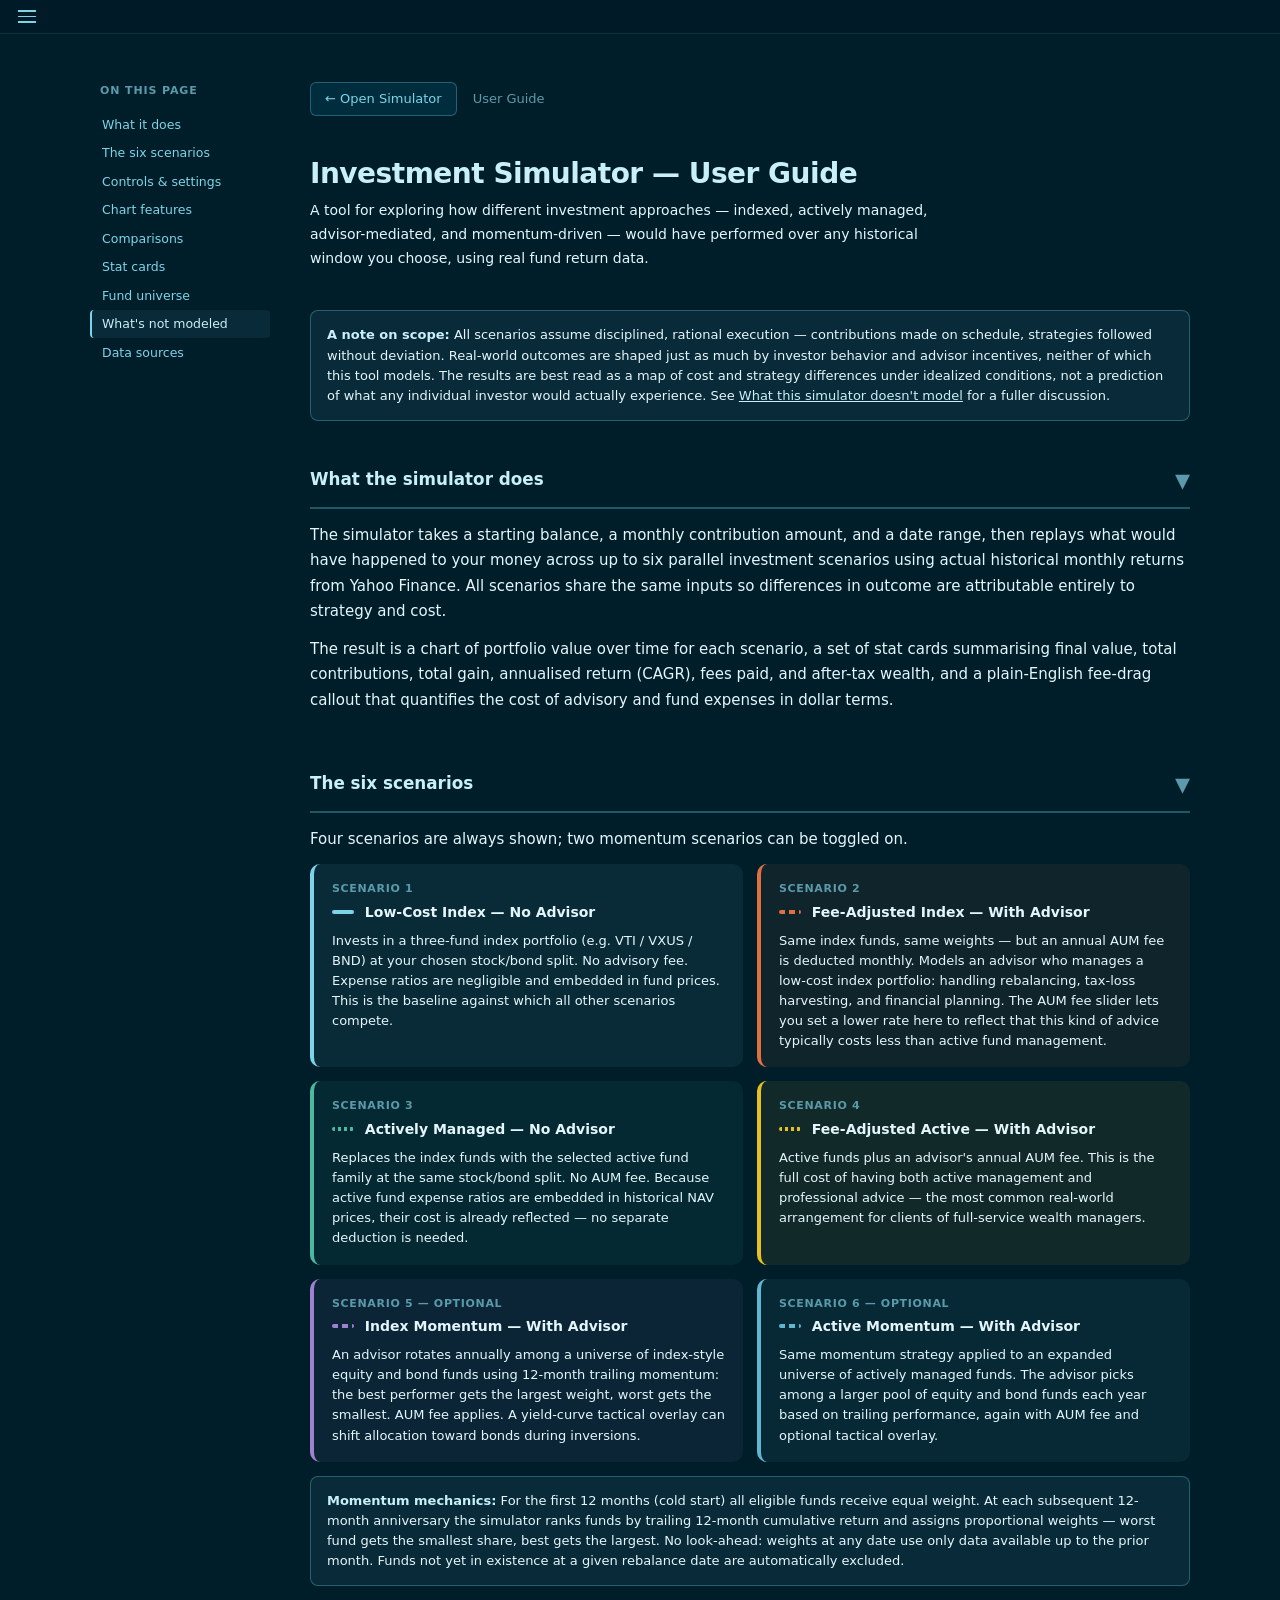
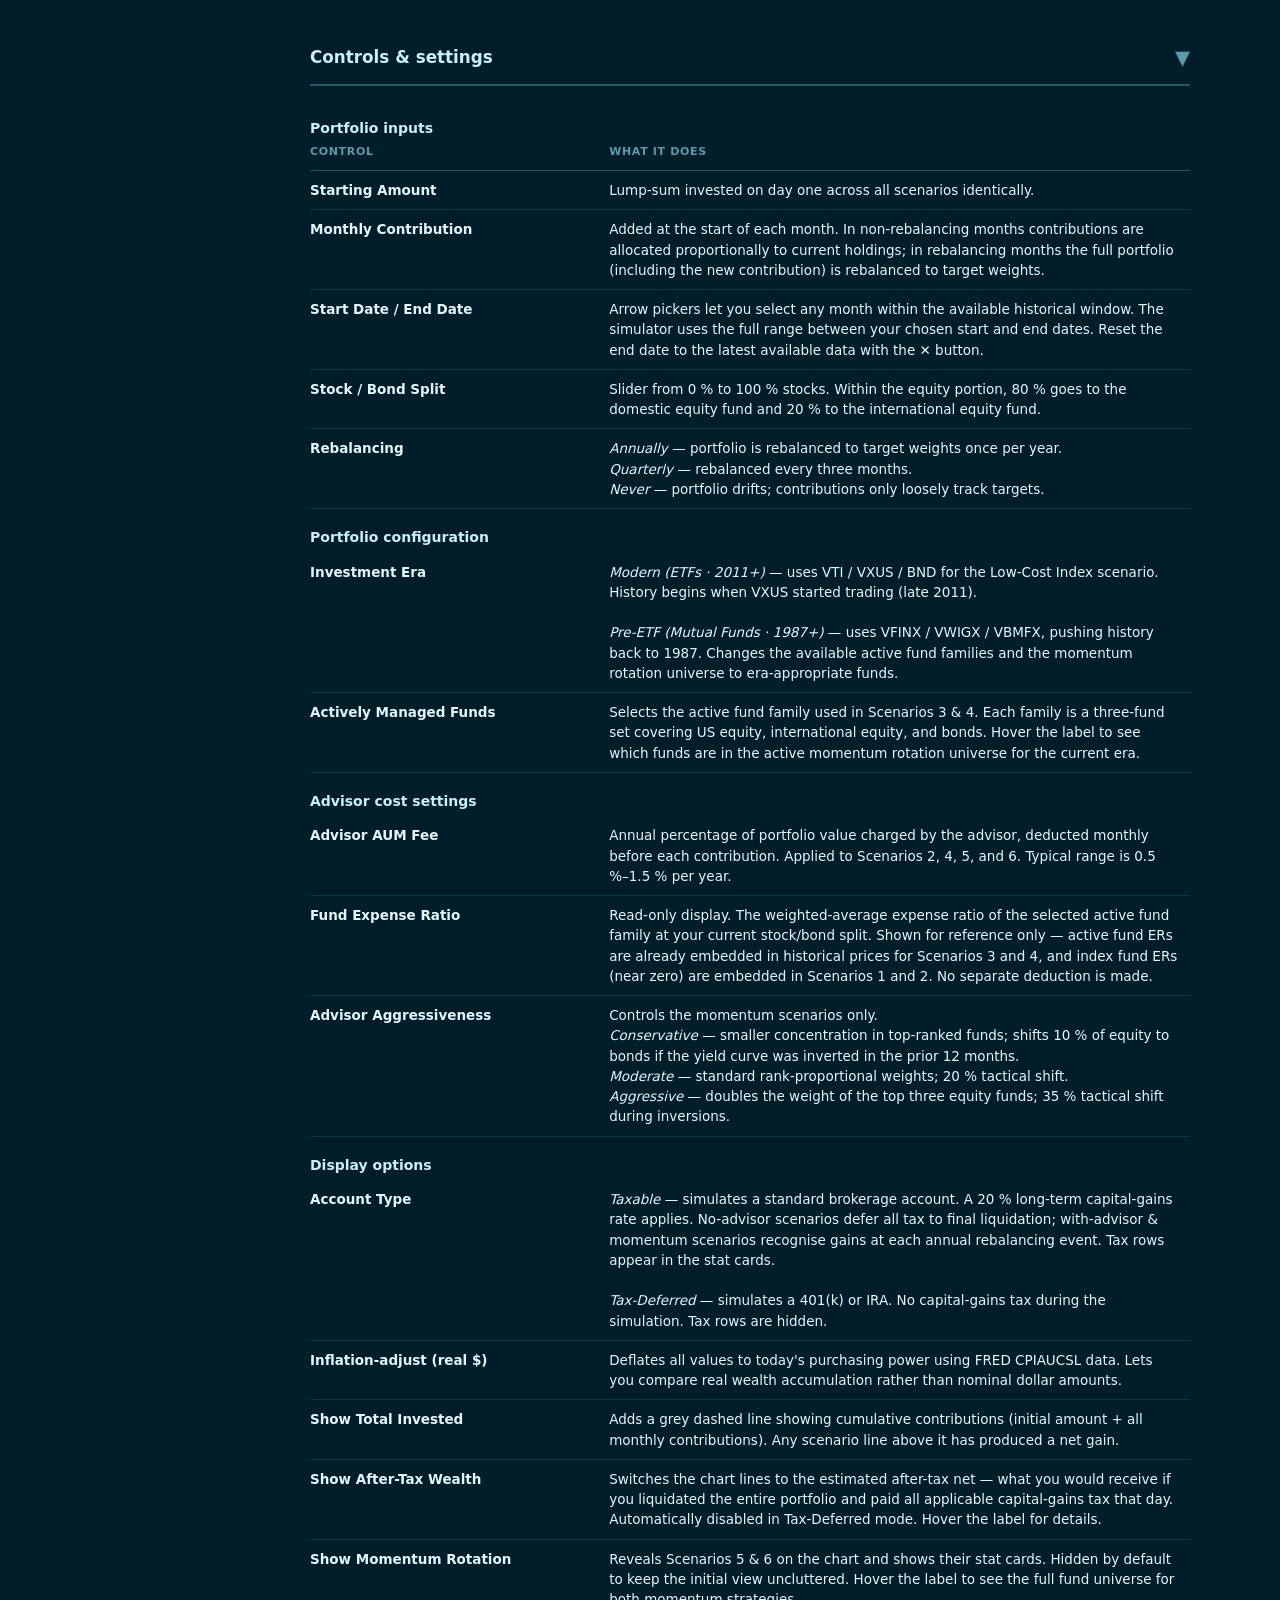
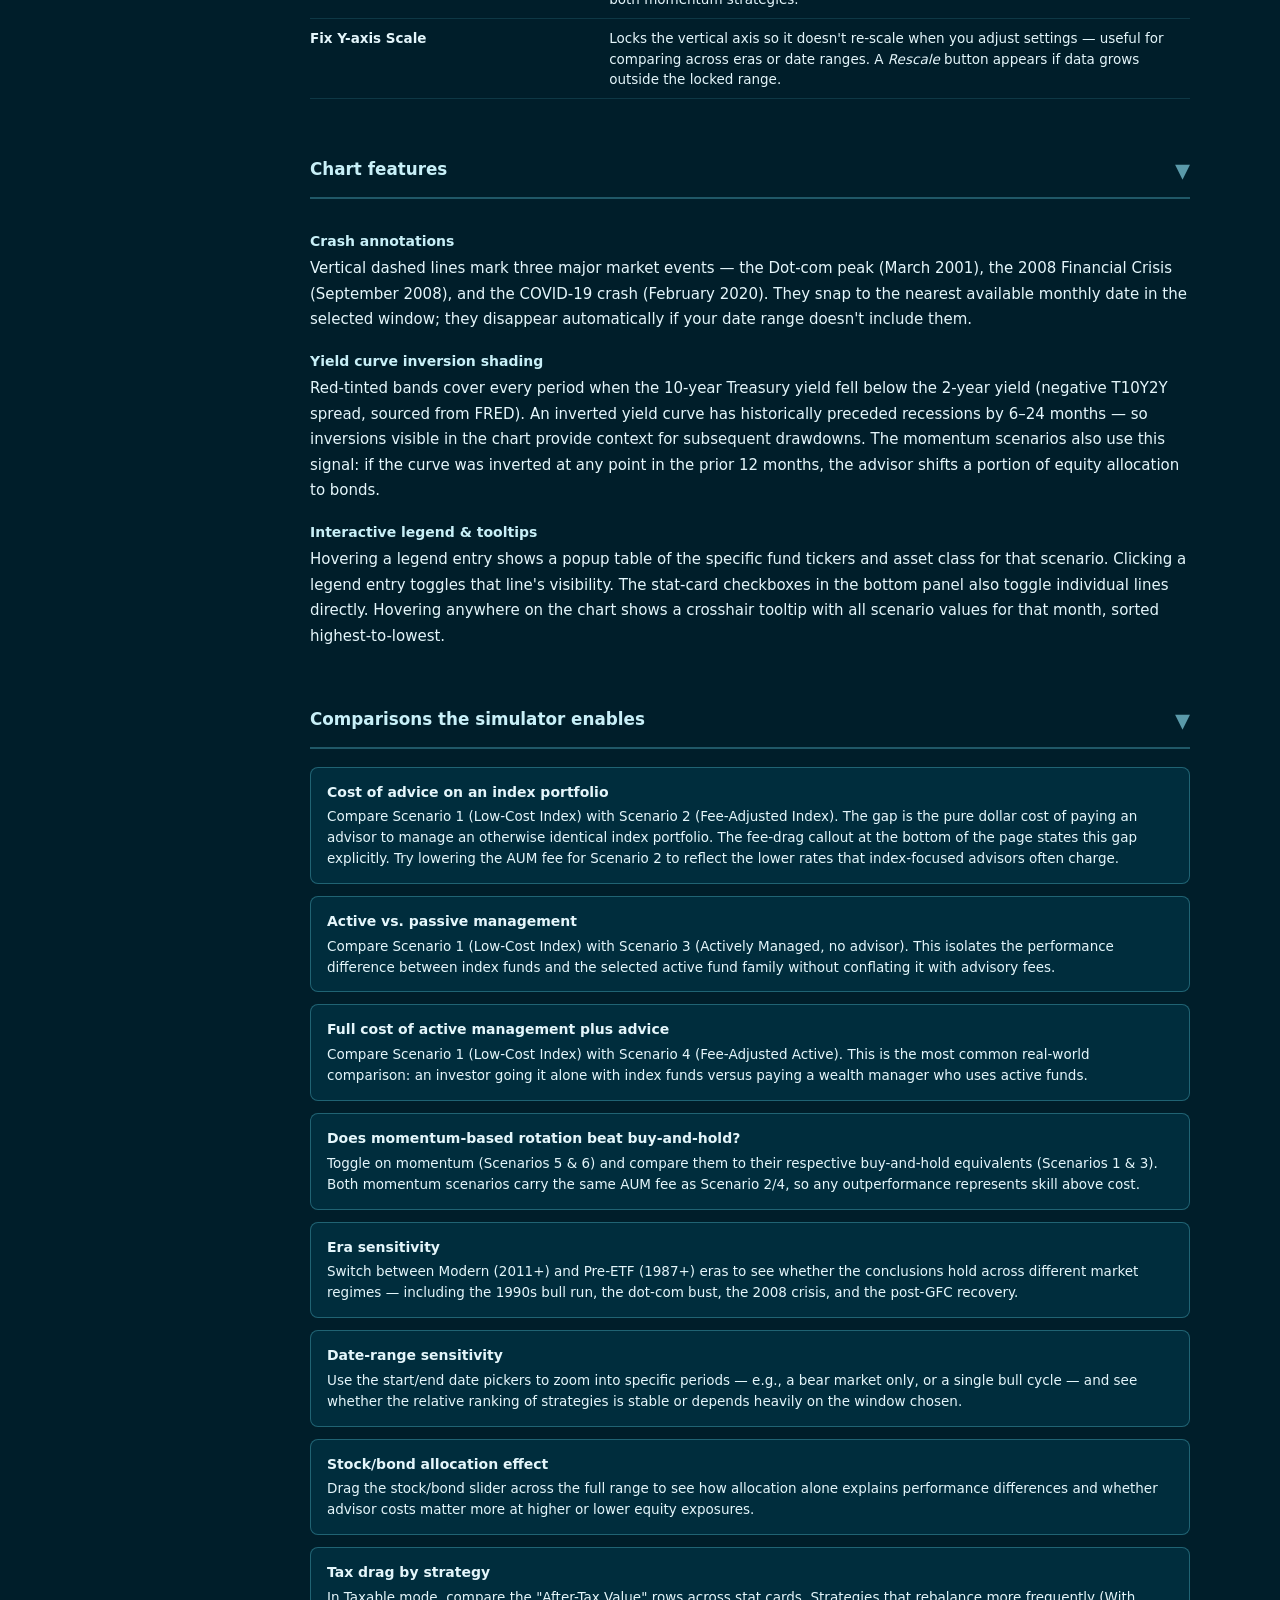
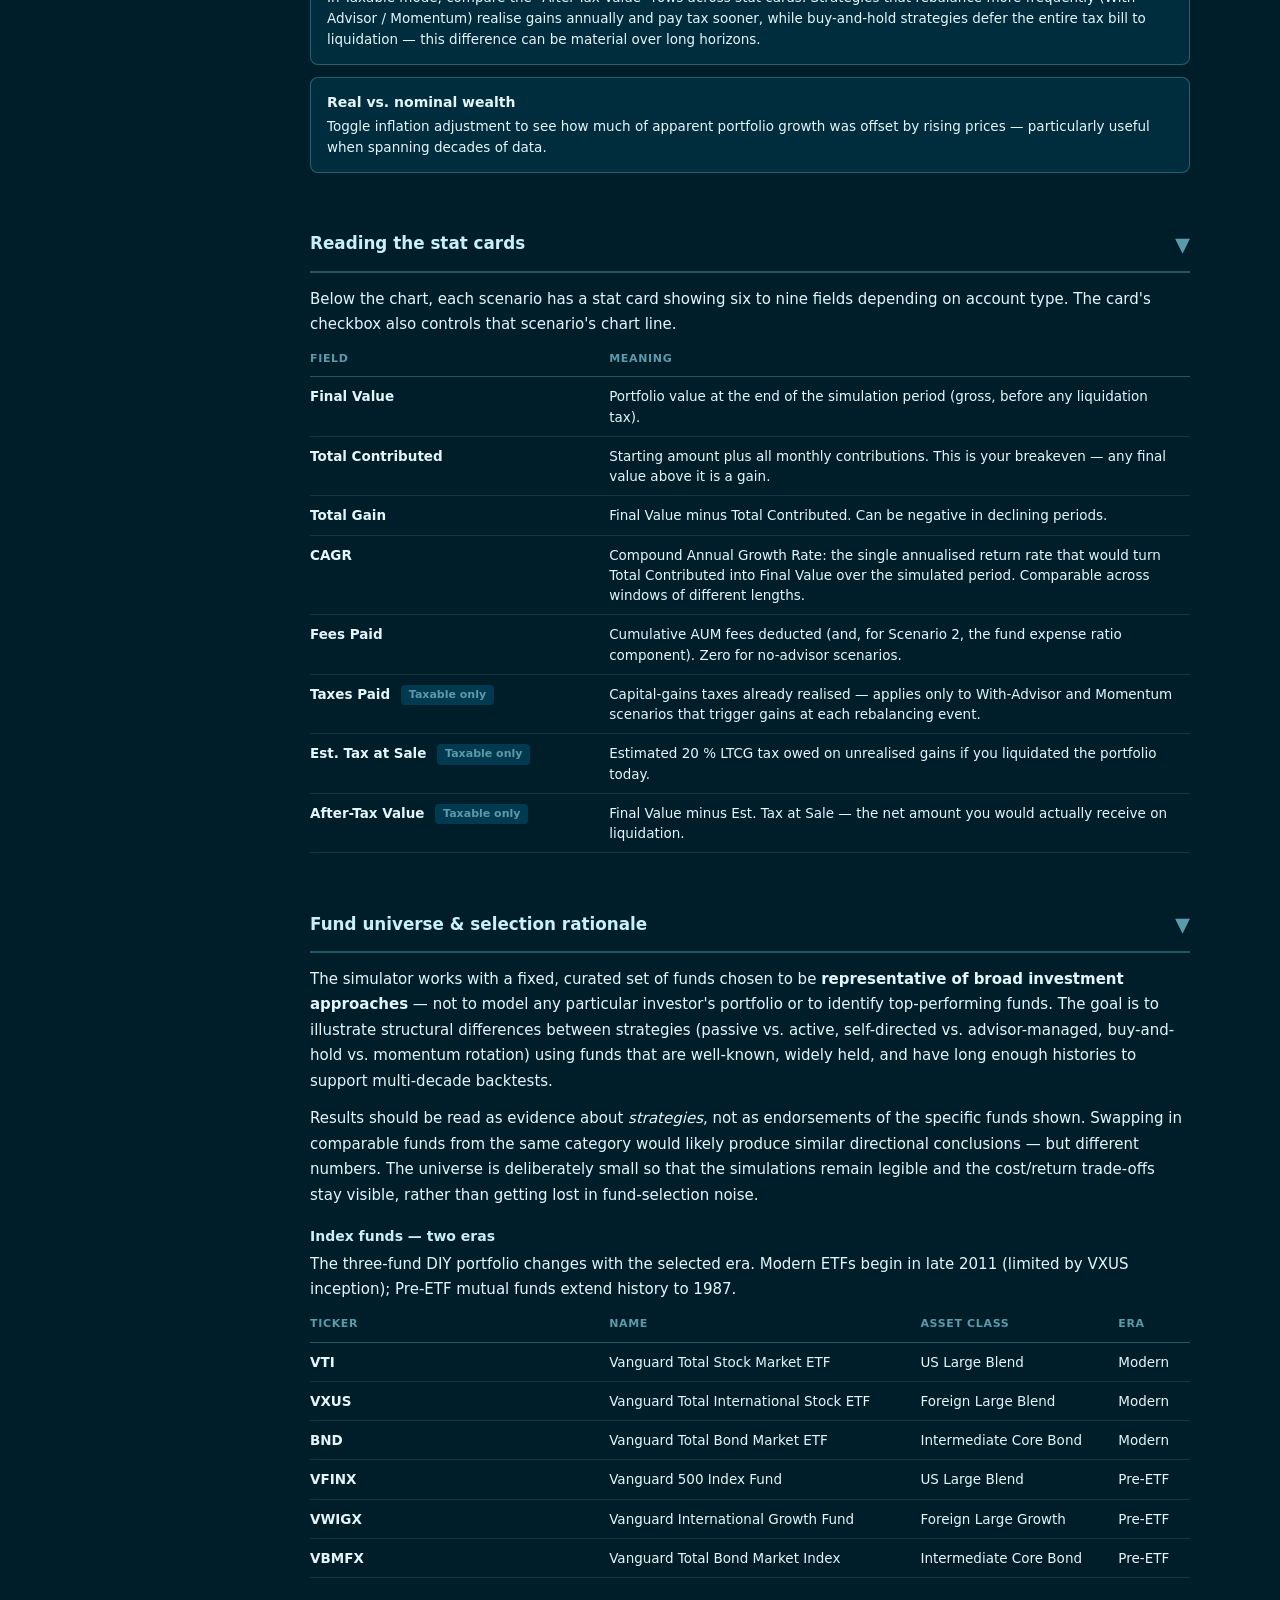
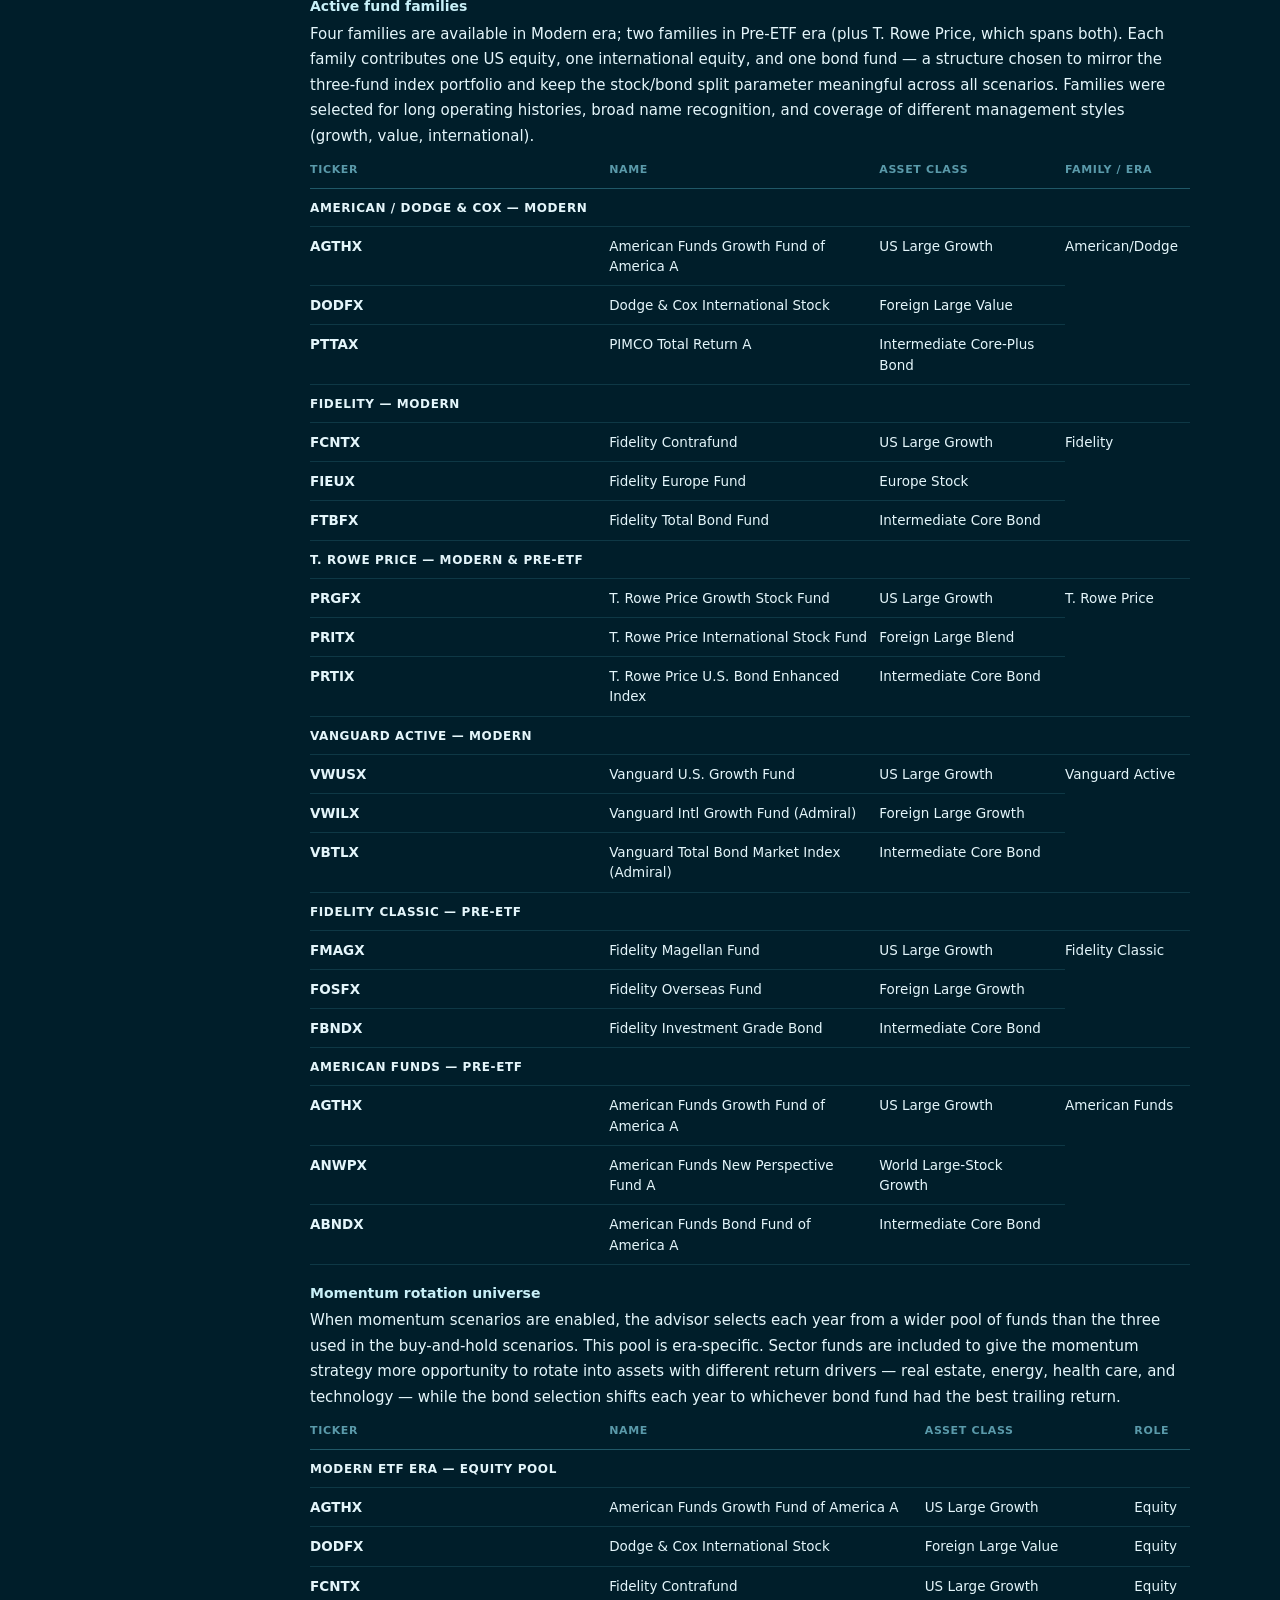
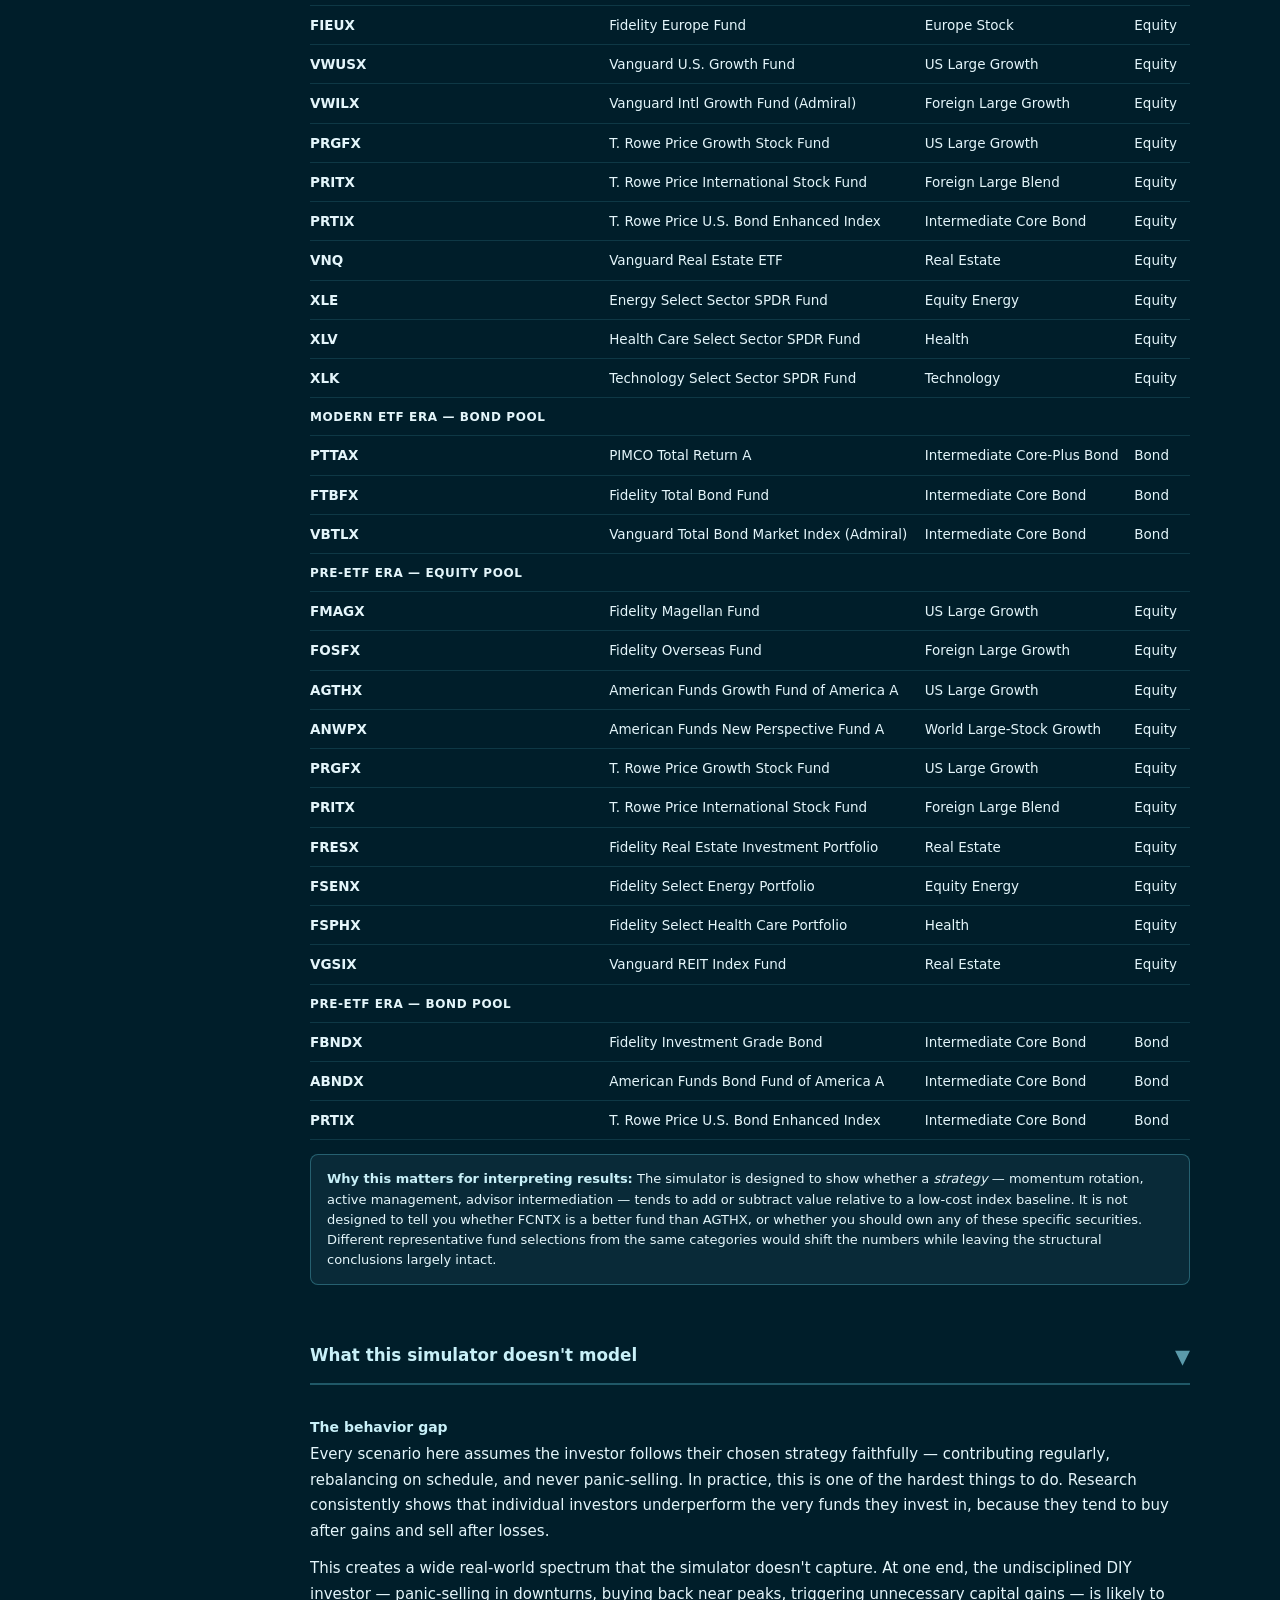
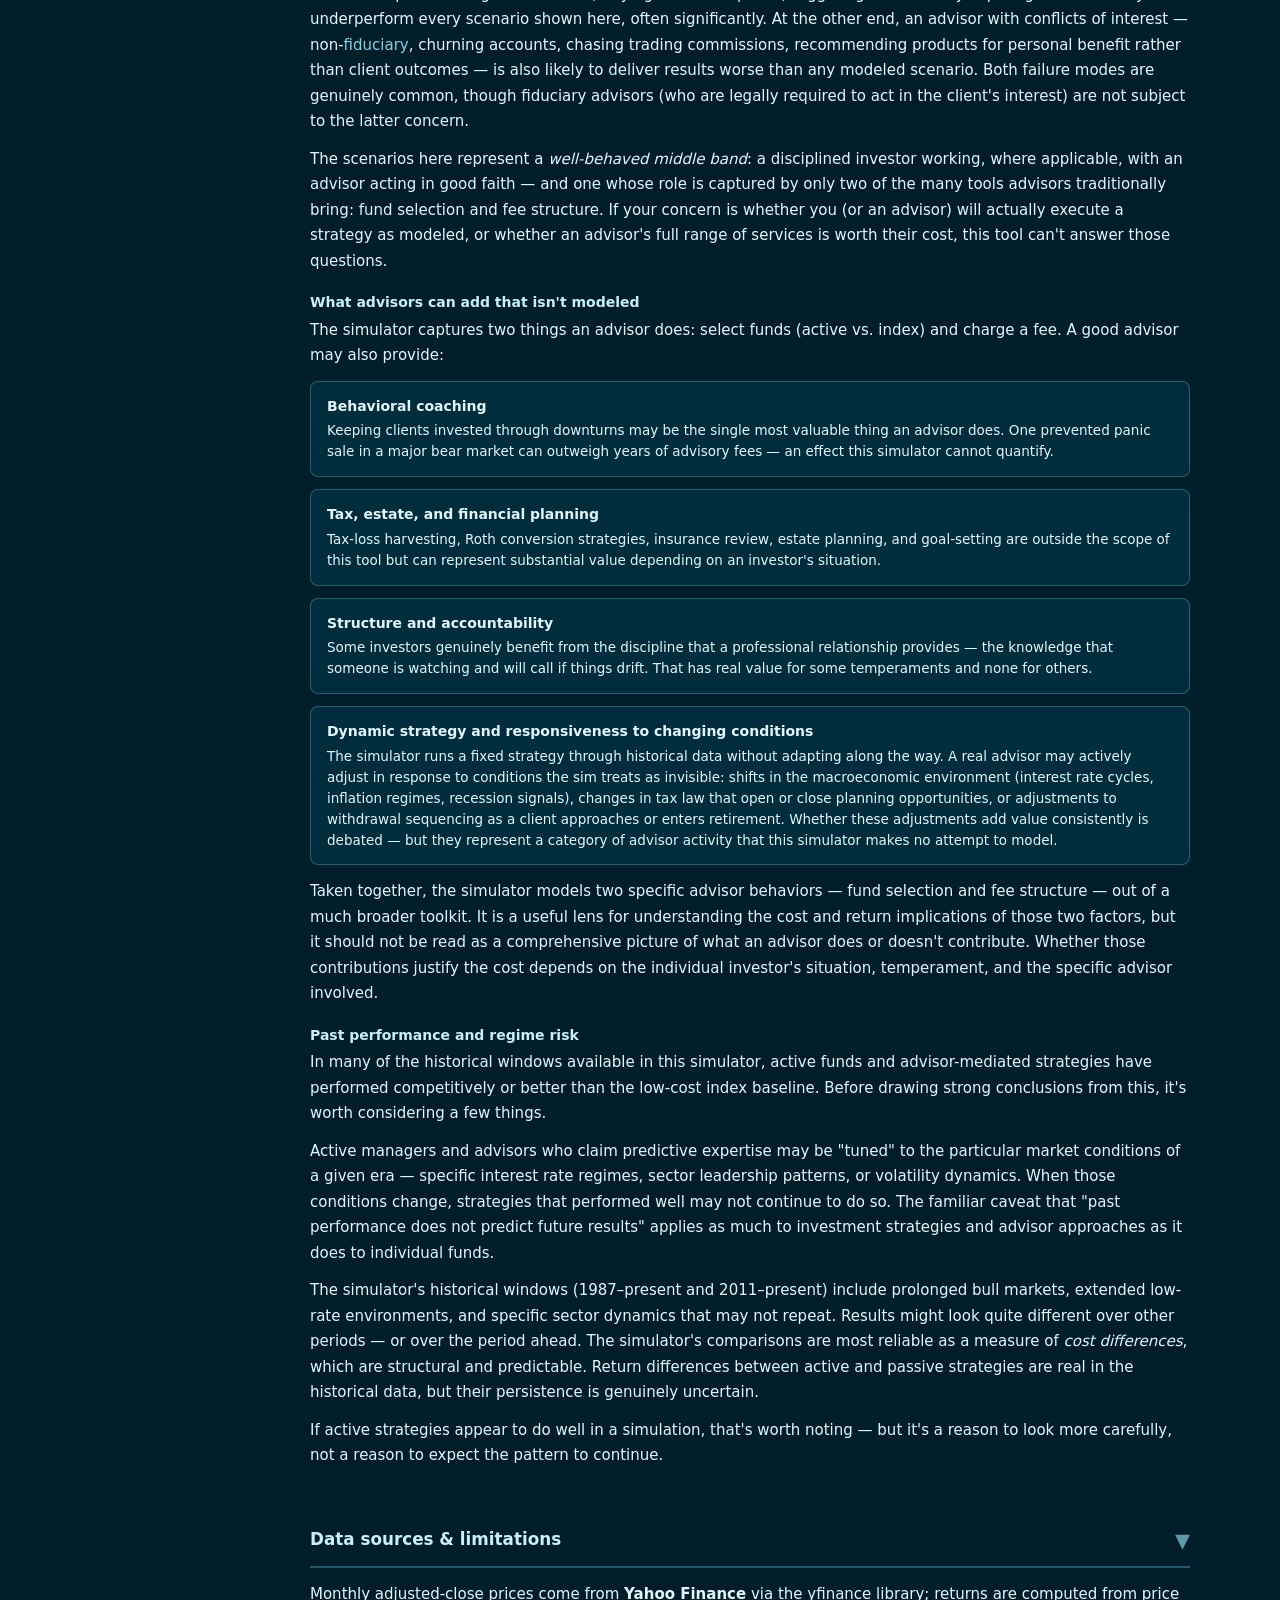
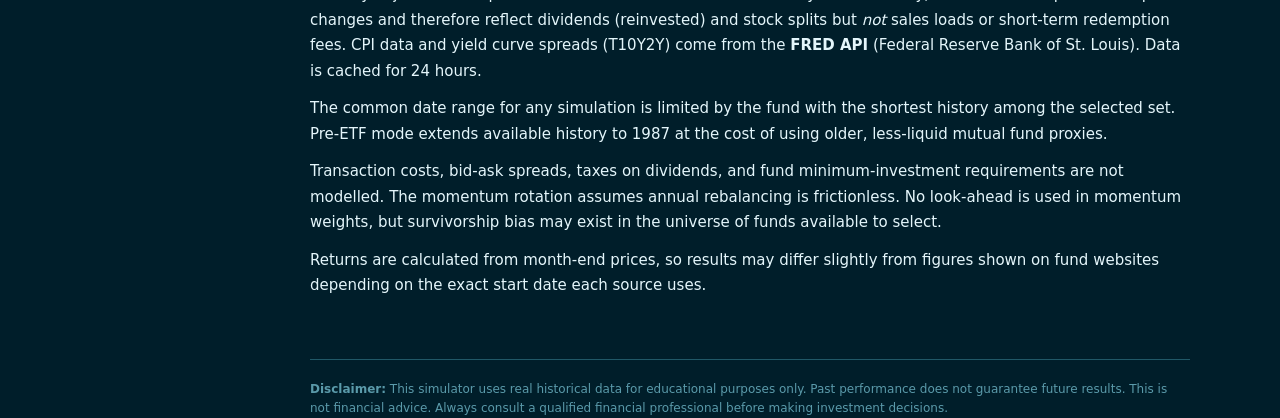
==== commit 4a9a0d0f: "Link 'fiduciary' to Wikipedia in user guide Co-Authored-By: Claude Sonnet 4.6 <noreply@anthropic.com" ====
--- a/static/guide.html
+++ b/static/guide.html
@@ -996,7 +996,7 @@
           end, the undisciplined DIY investor — panic-selling in downturns, buying back near
           peaks, triggering unnecessary capital gains — is likely to underperform every scenario
           shown here, often significantly. At the other end, an advisor with conflicts of interest —
-          non-fiduciary, churning accounts, chasing trading commissions, recommending products
+          non-<a href="https://en.wikipedia.org/wiki/Fiduciary" target="_blank" rel="noopener">fiduciary</a>, churning accounts, chasing trading commissions, recommending products
           for personal benefit rather than client outcomes — is also likely to deliver results
           worse than any modeled scenario. Both failure modes are genuinely common, though
           fiduciary advisors (who are legally required to act in the client's interest) are
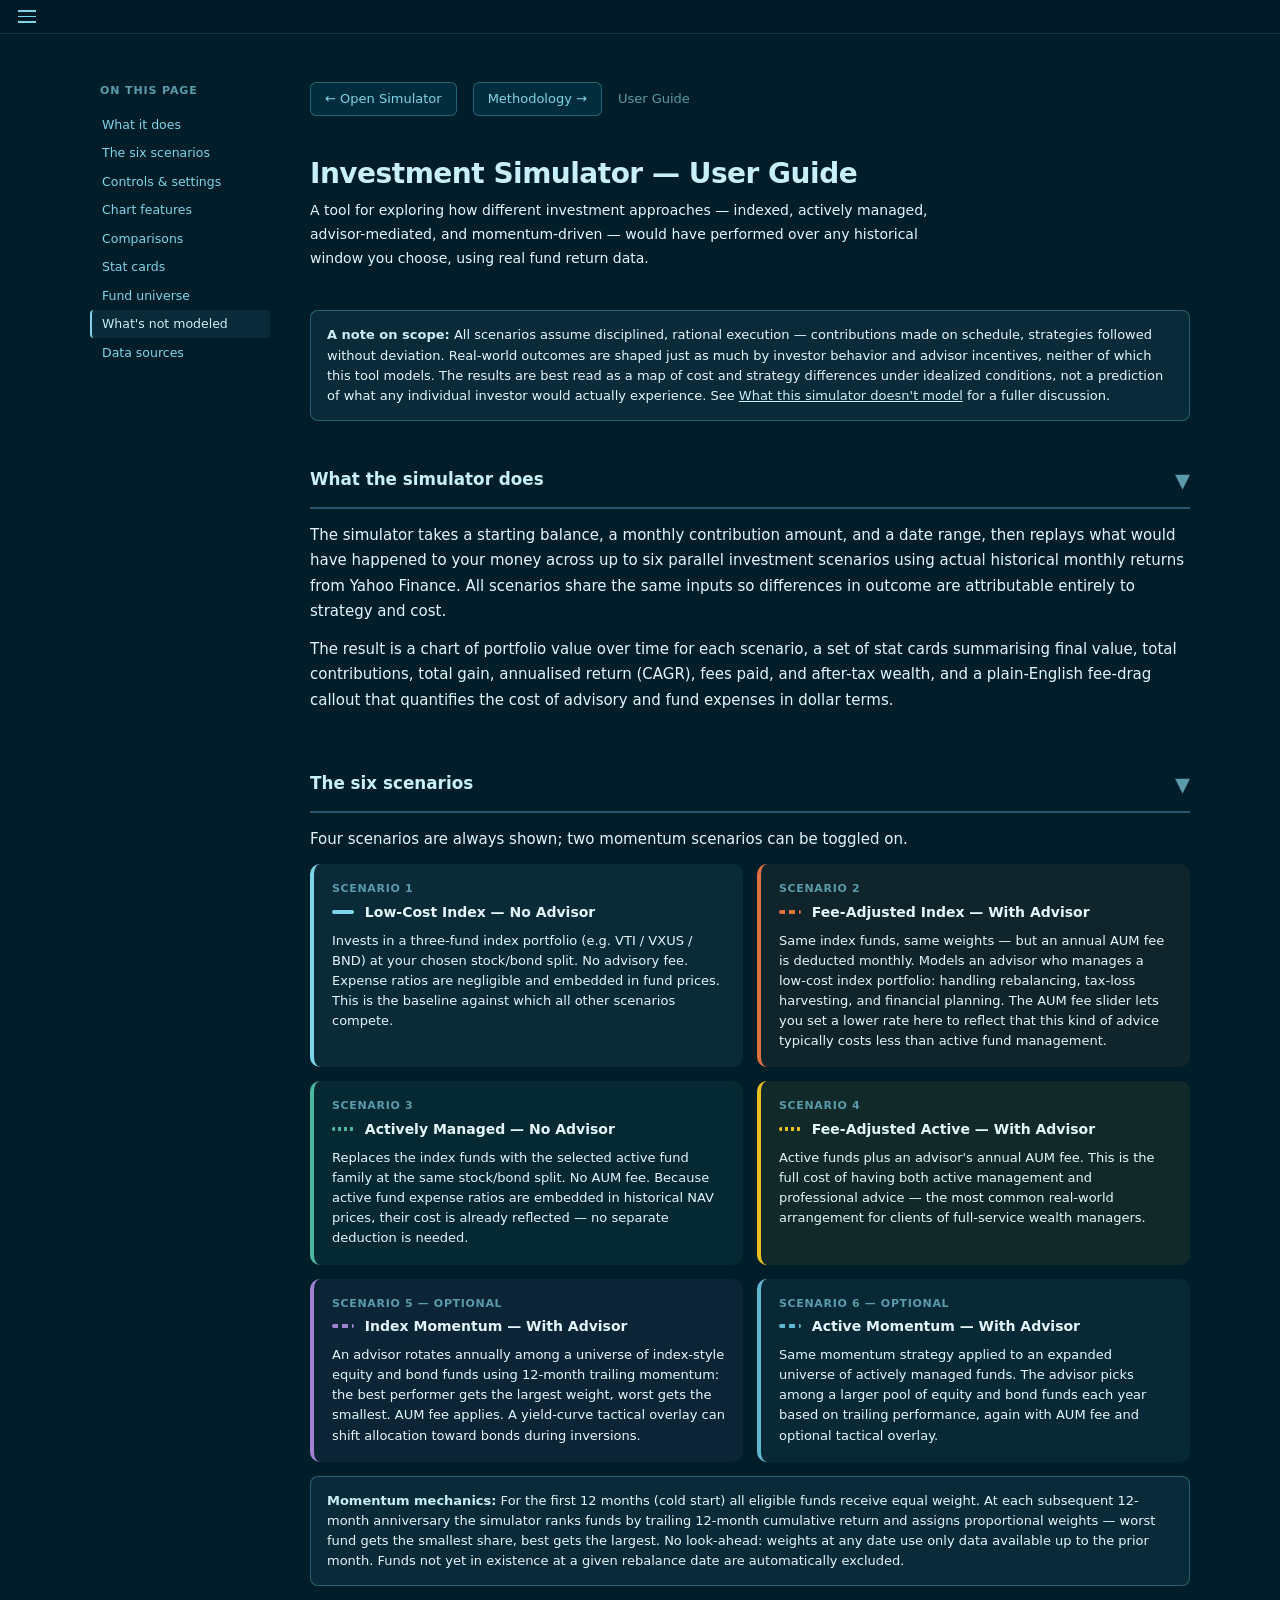
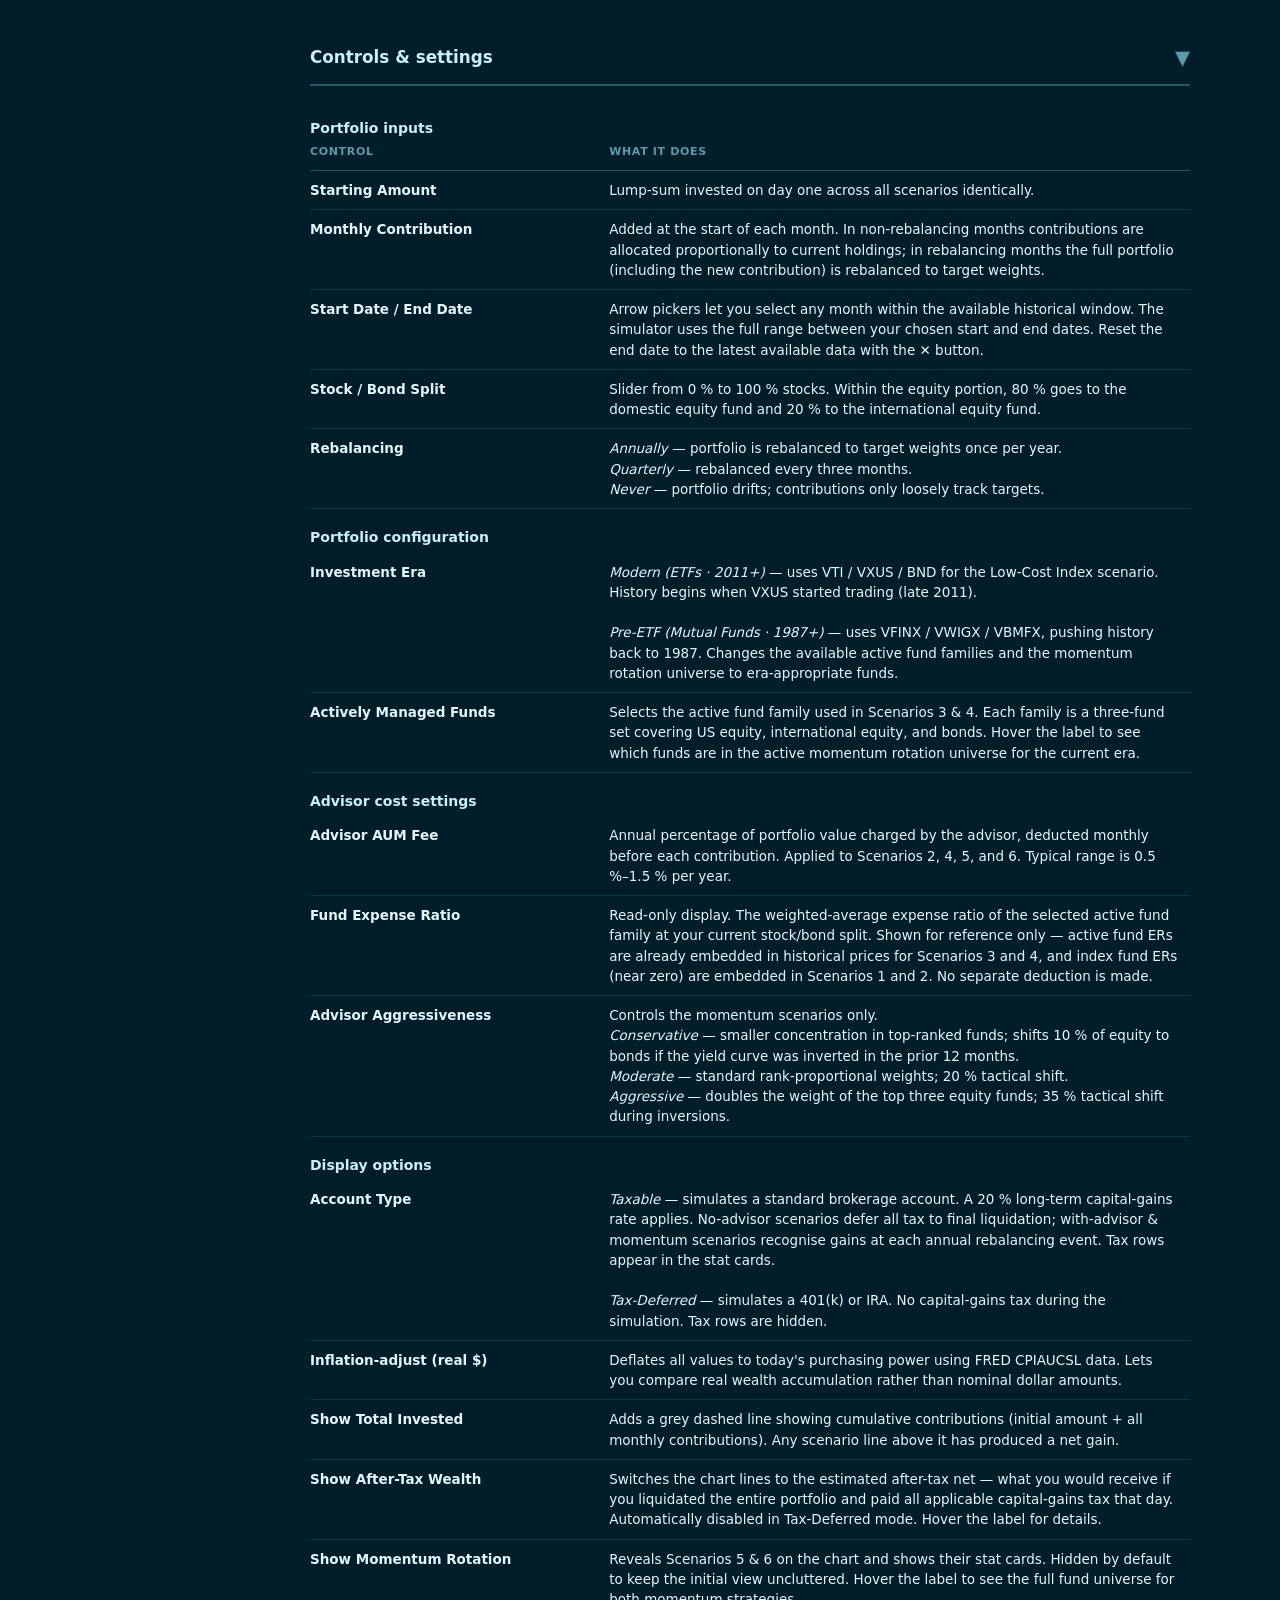
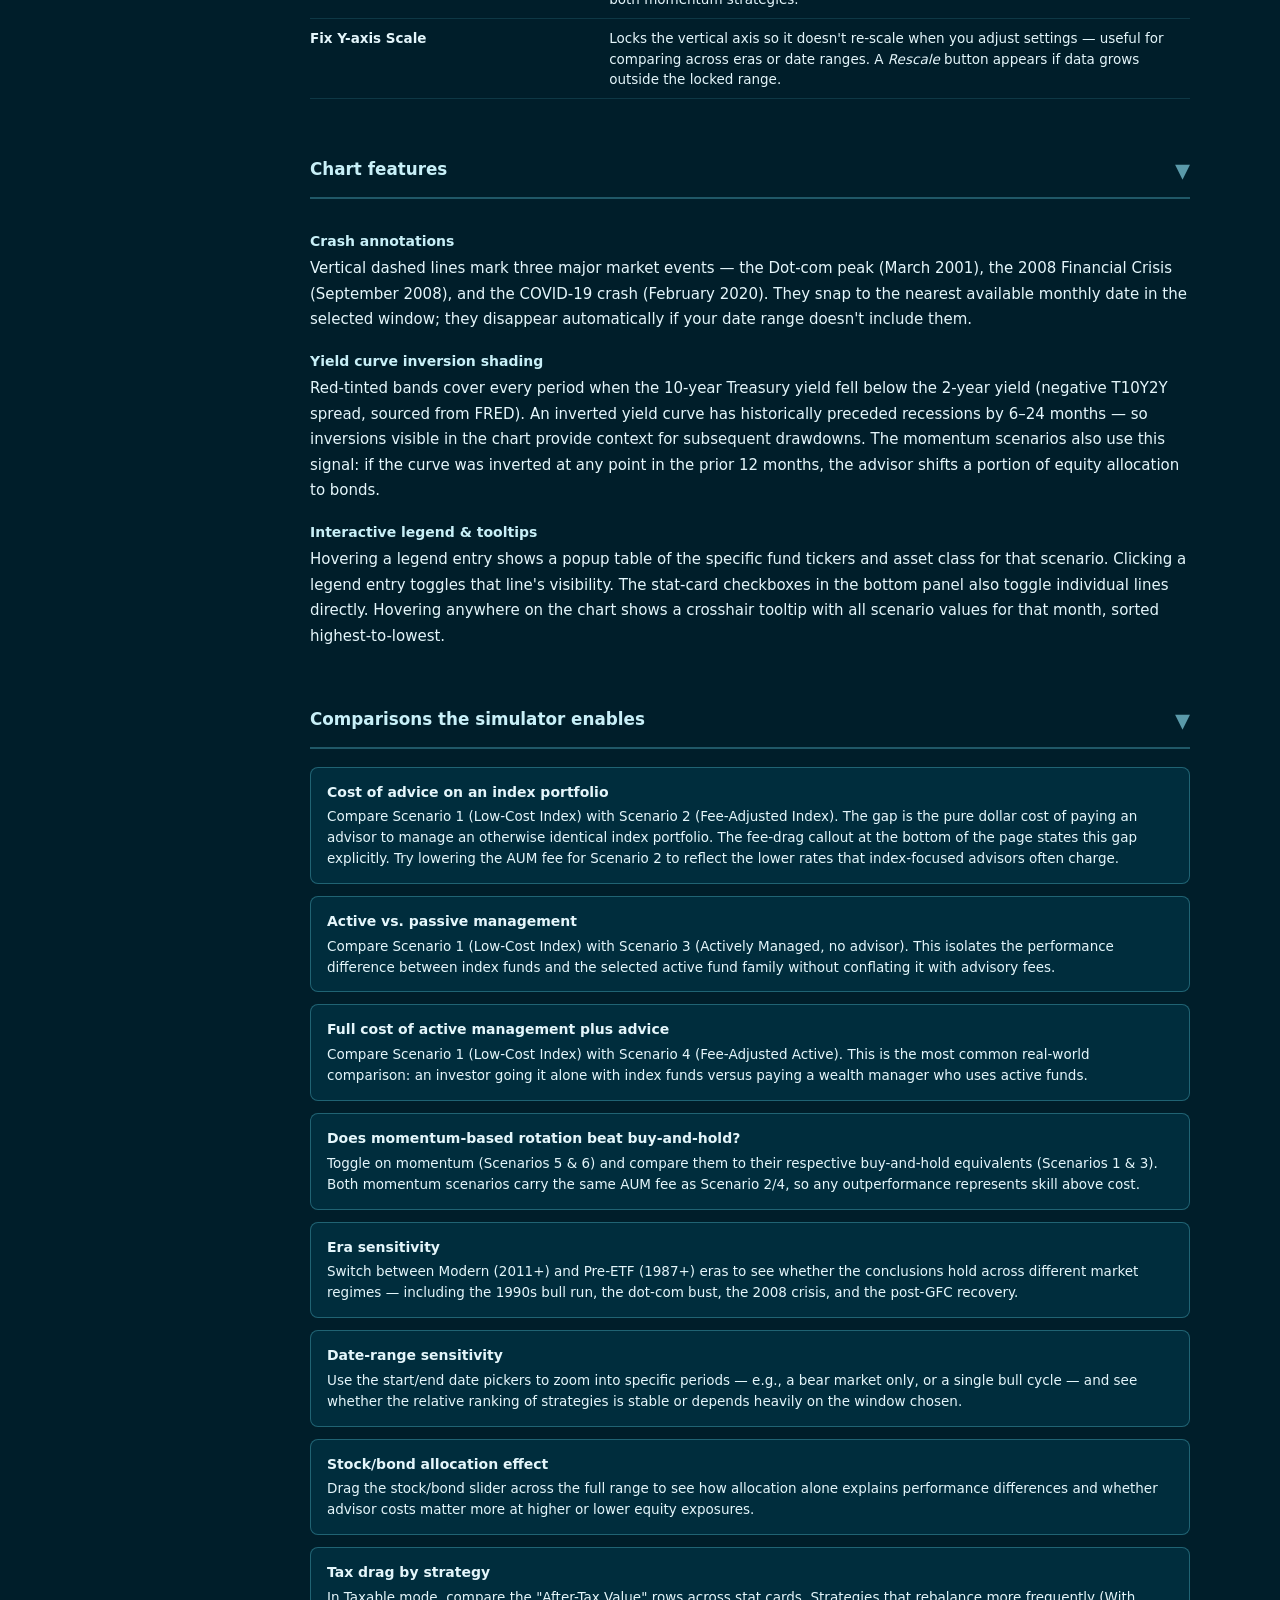
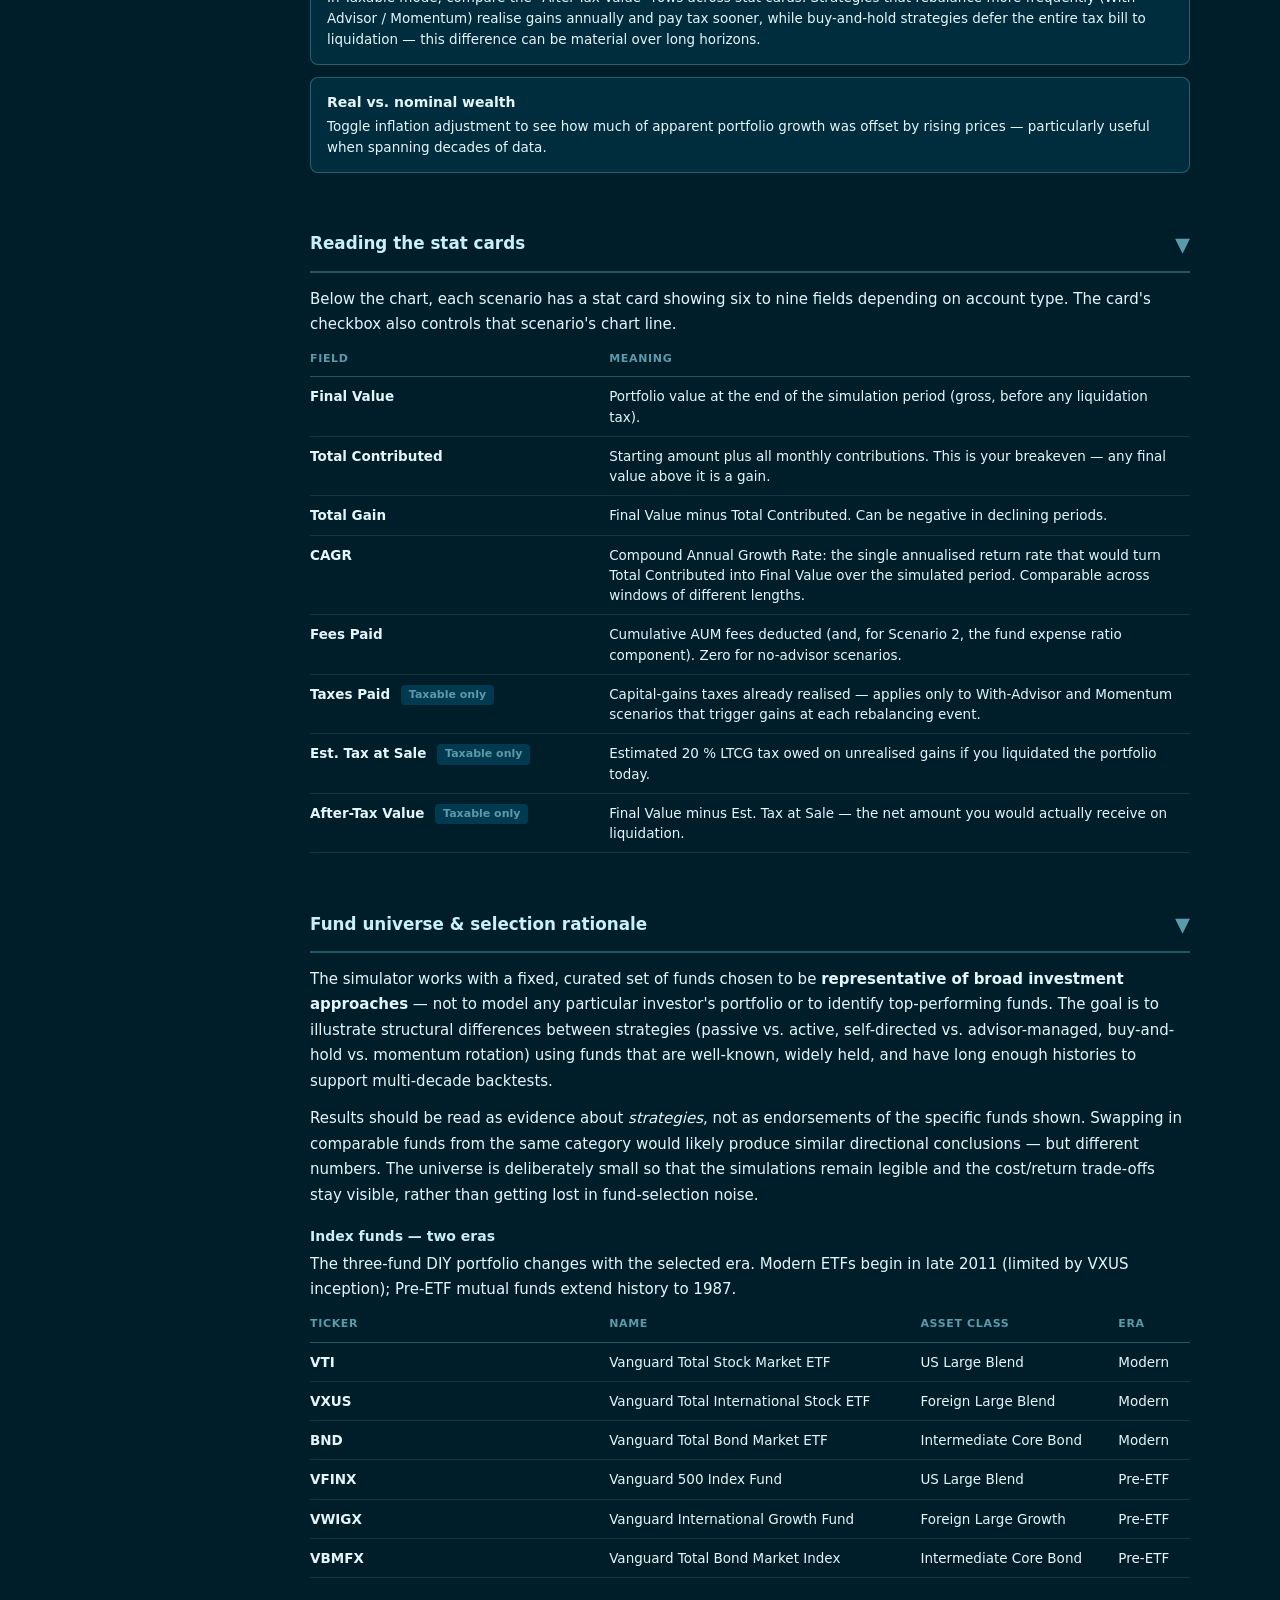
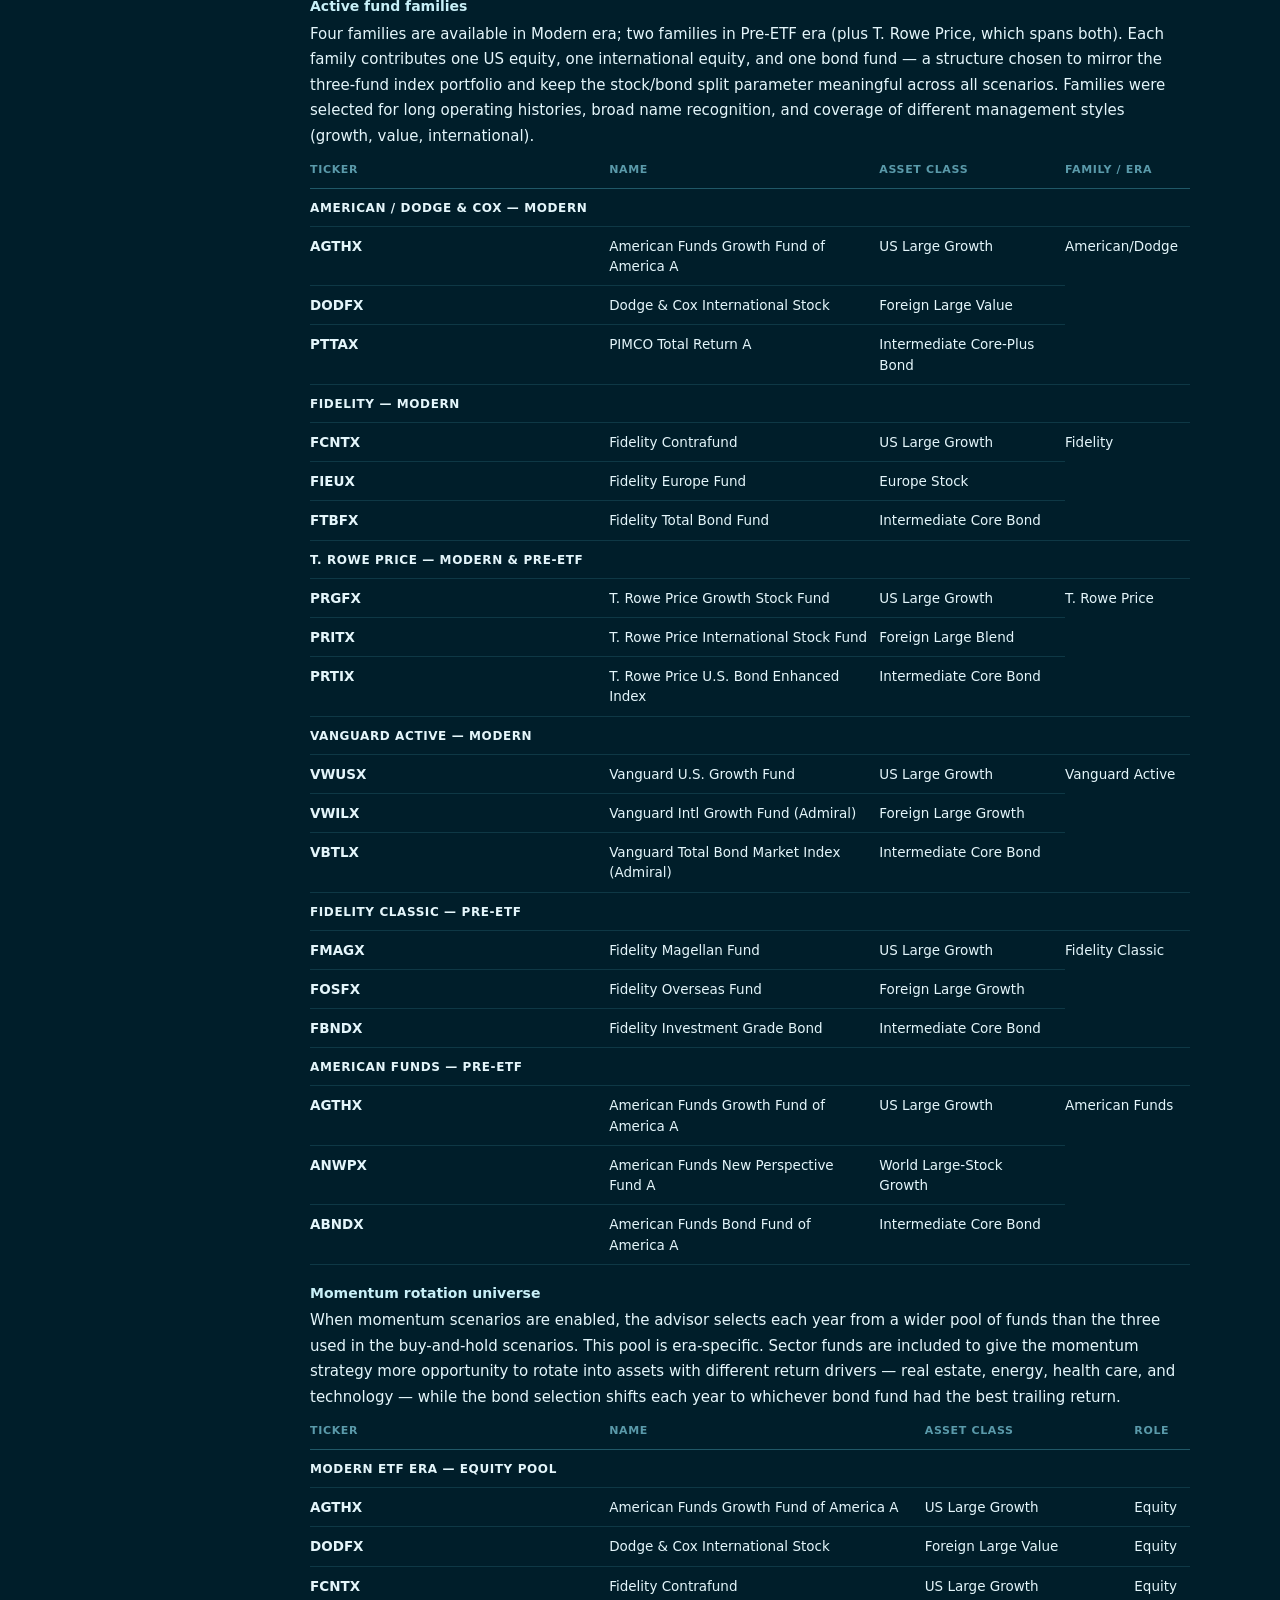
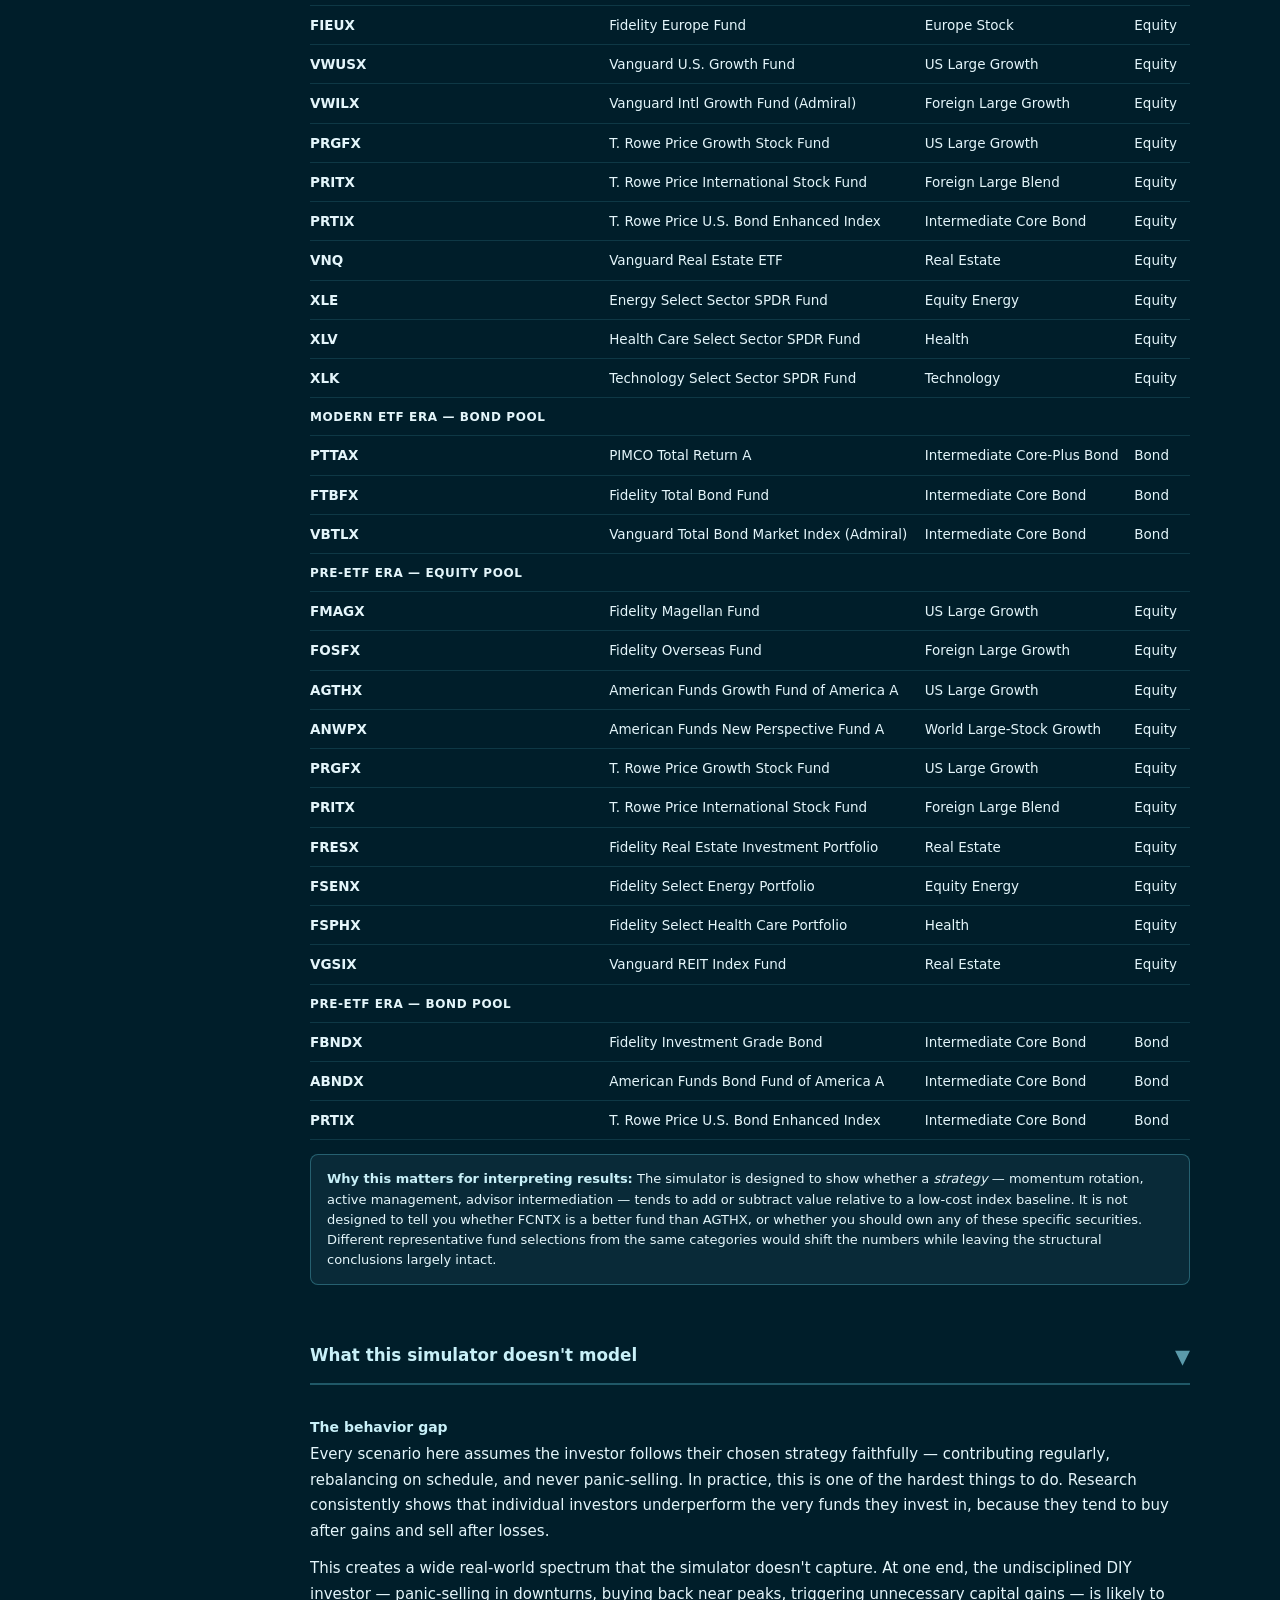
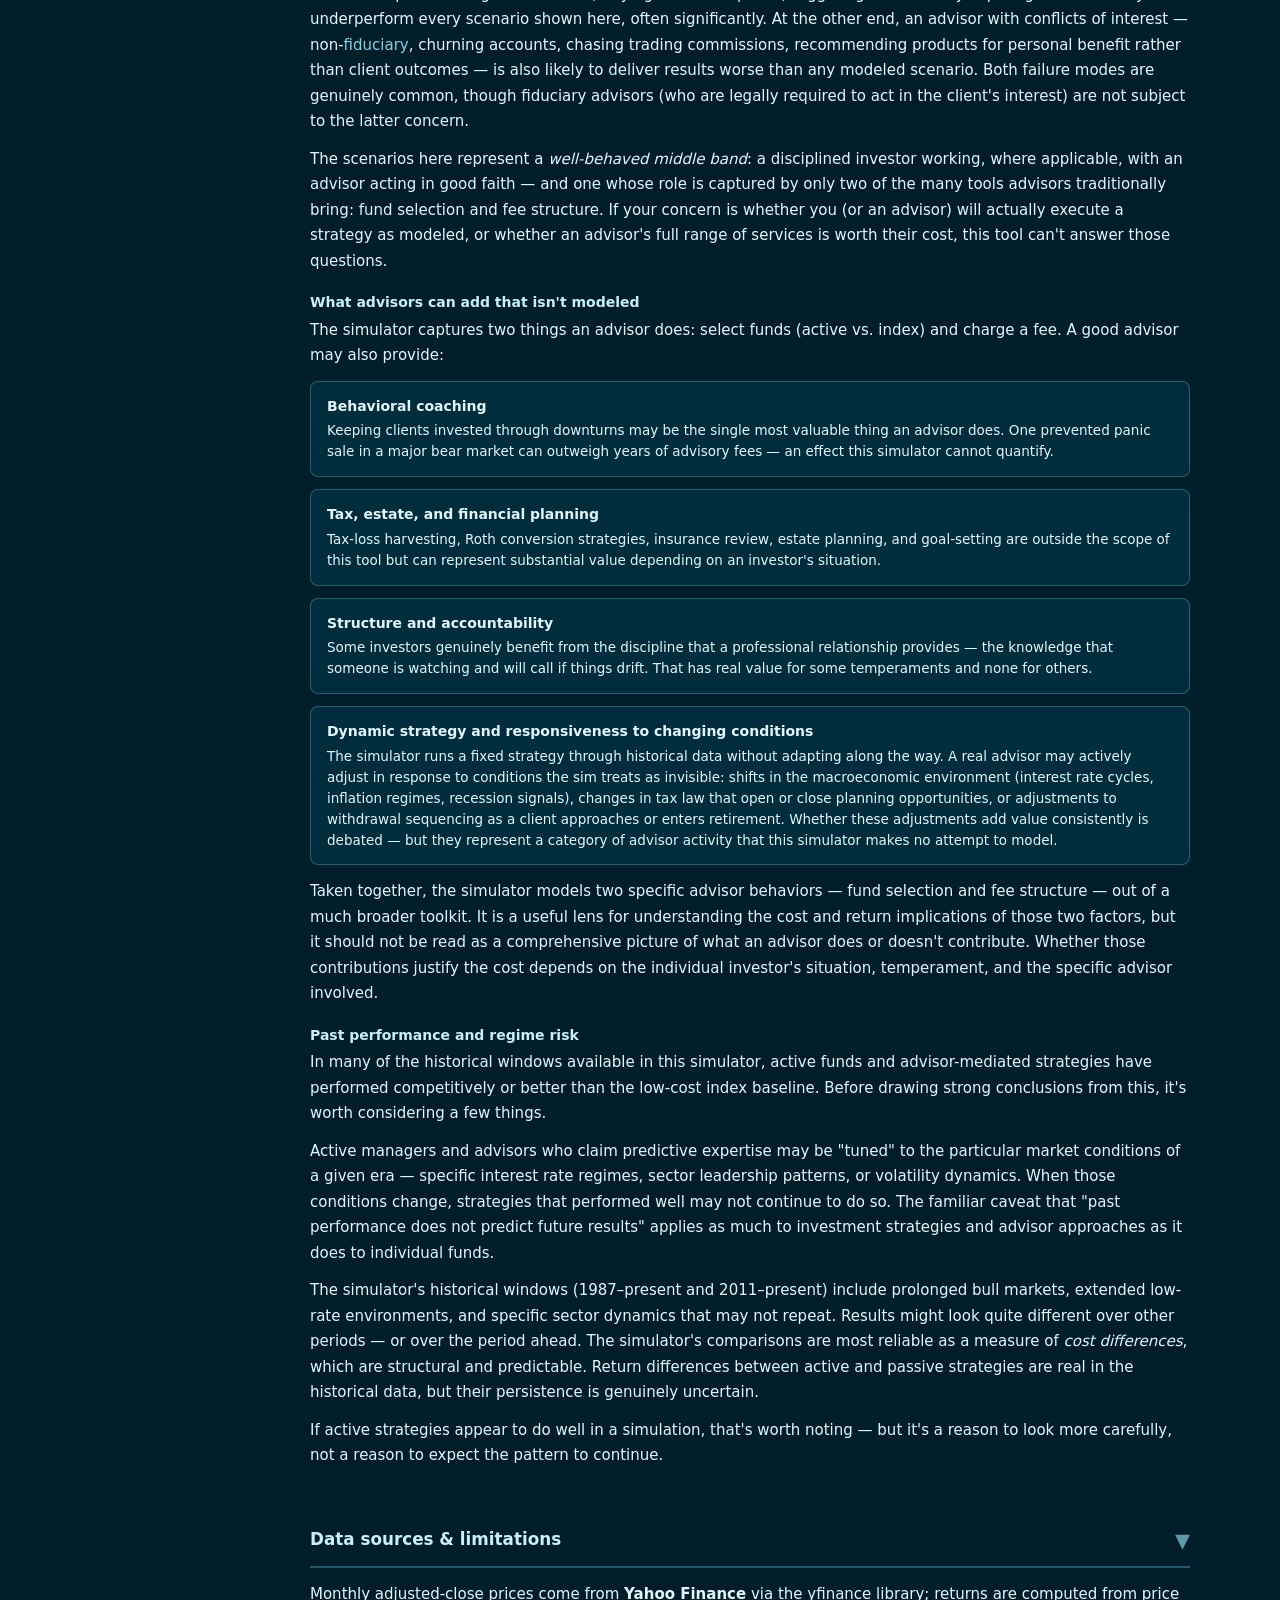
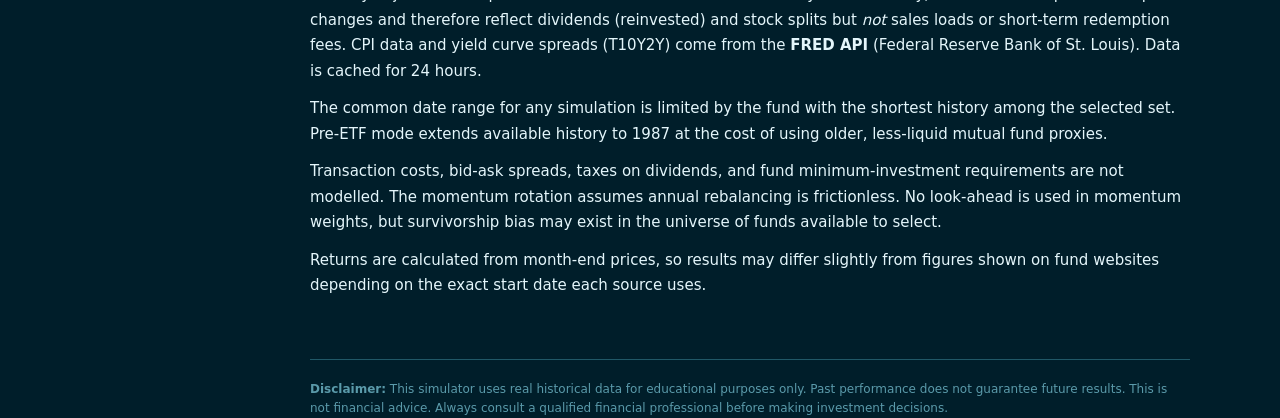
==== commit 4fa76c00: "Add Methodology & Technical Notes page with pipeline flowchart Covers data sources, total return con" ====
--- a/static/guide.html
+++ b/static/guide.html
@@ -368,6 +368,7 @@
     <!-- Back link -->
     <div class="topnav">
       <a href="/">← Open Simulator</a>
+      <a href="/methodology">Methodology →</a>
       <span class="topnav-title">User Guide</span>
     </div>
 
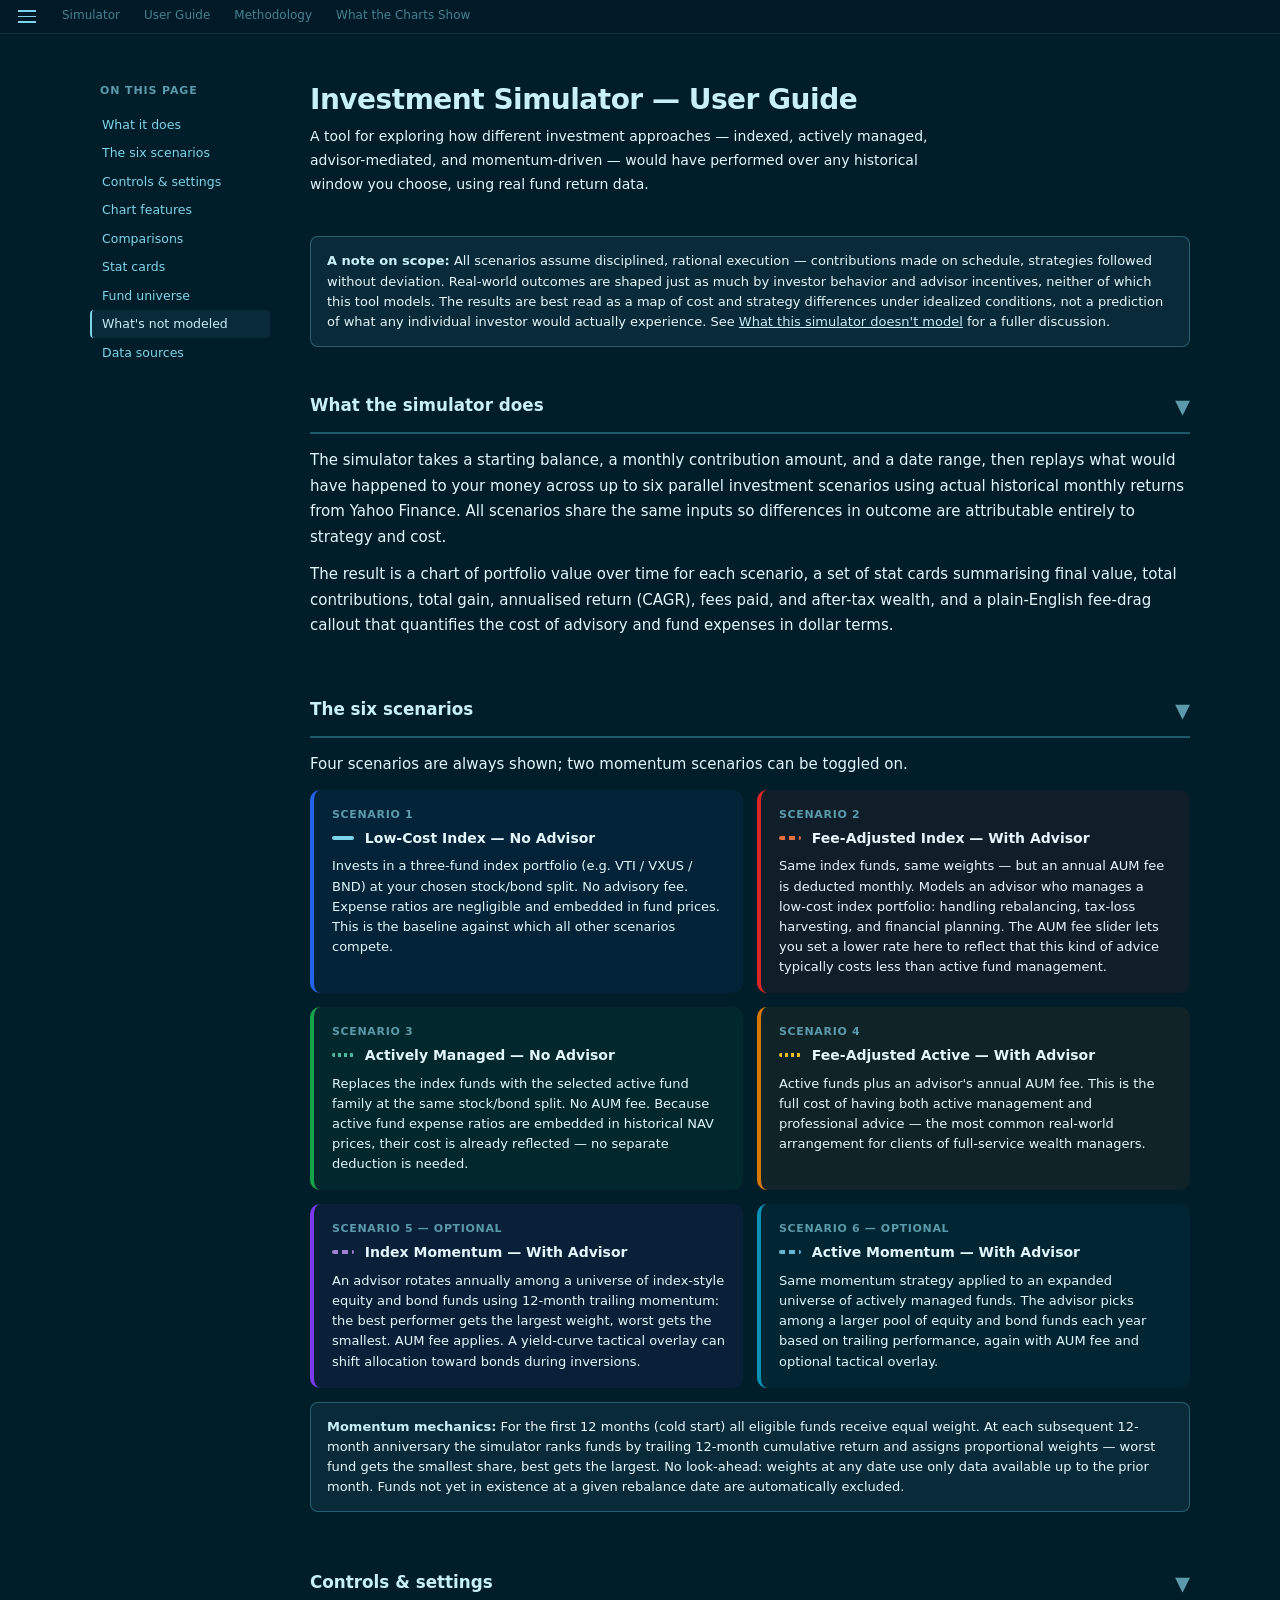
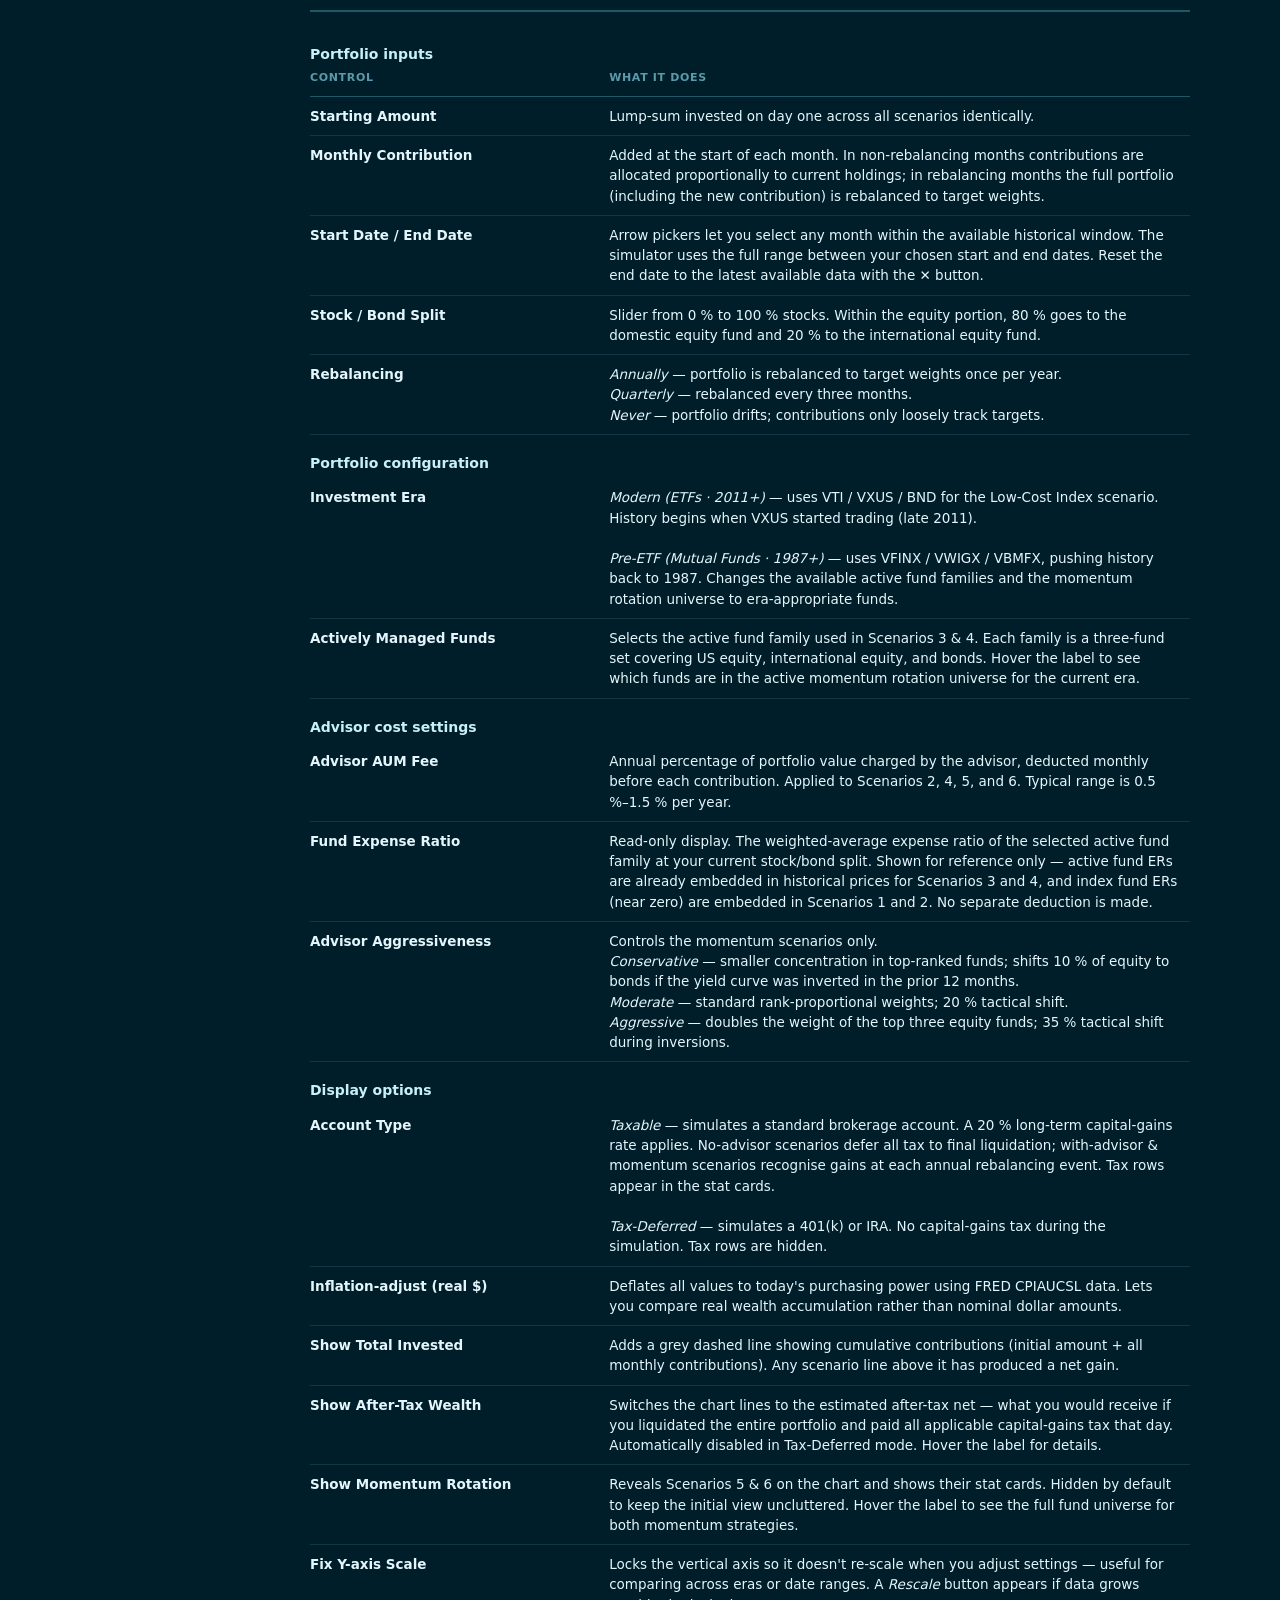
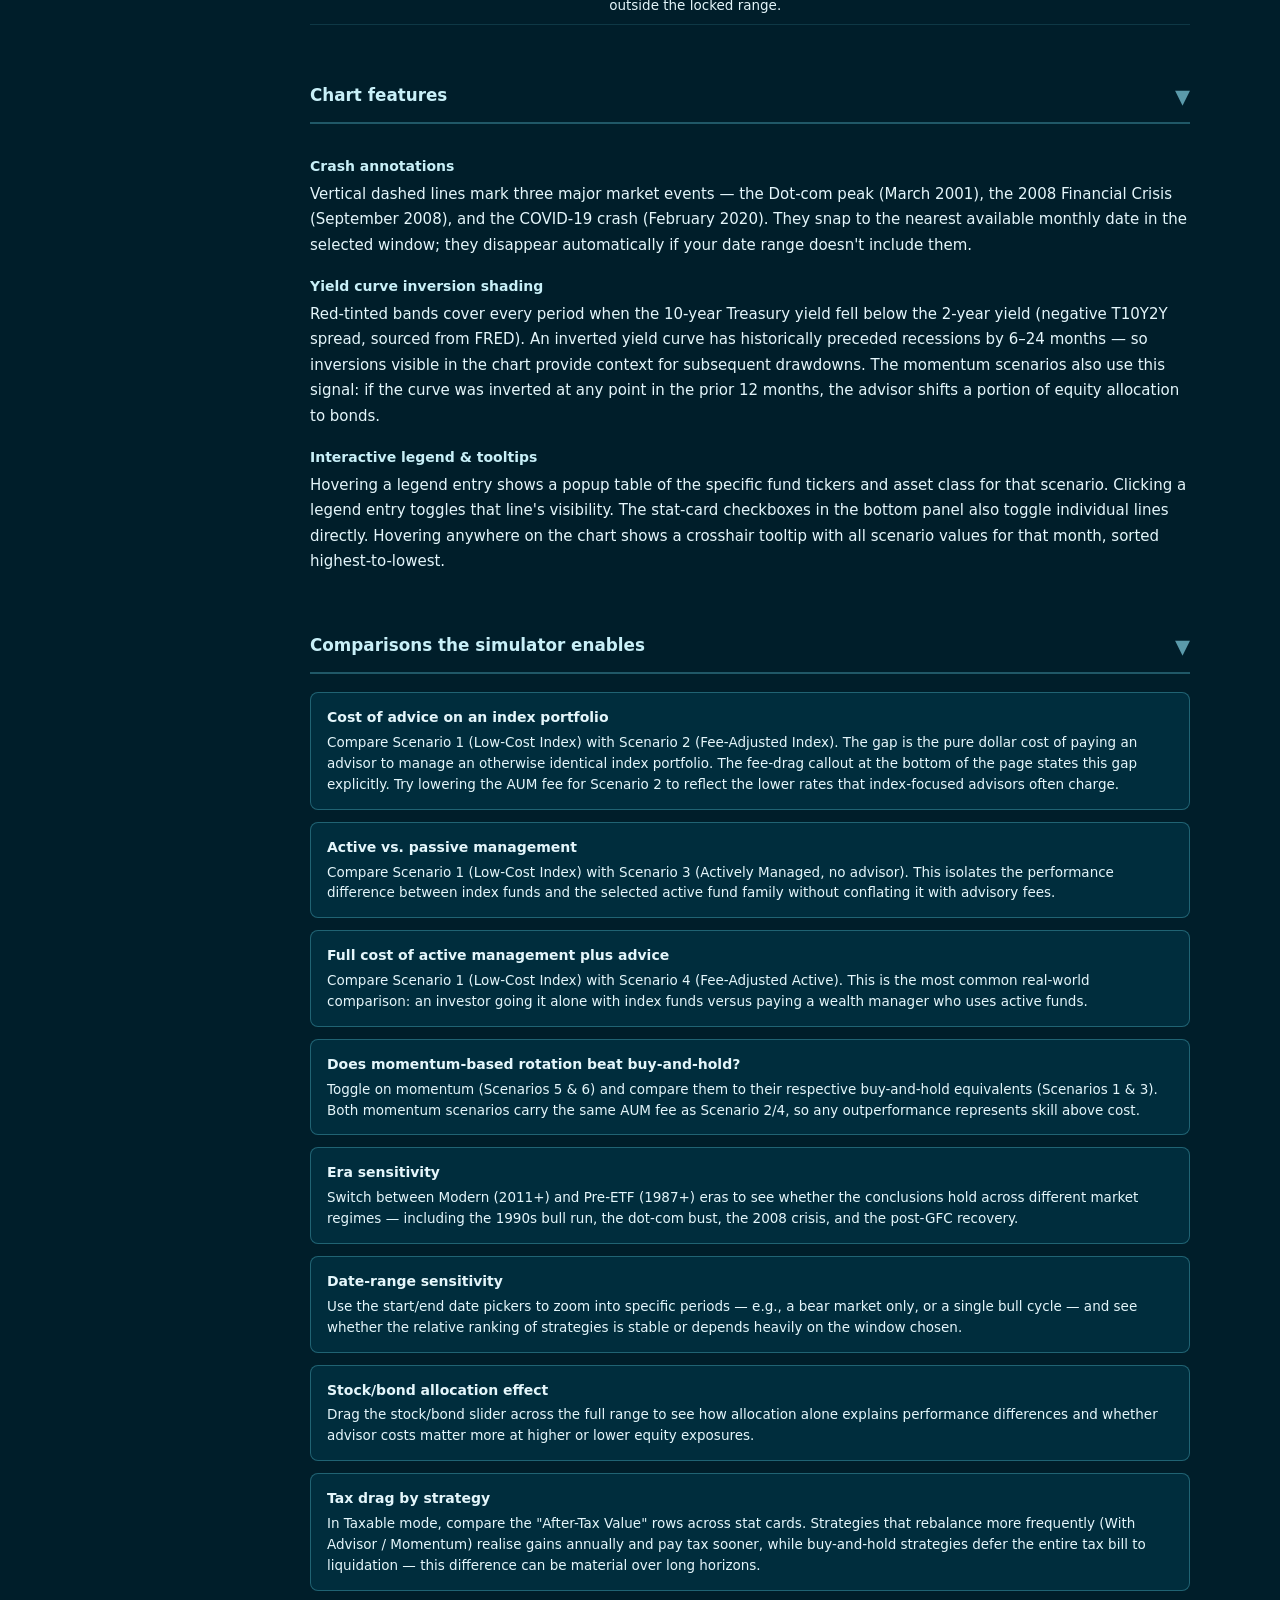
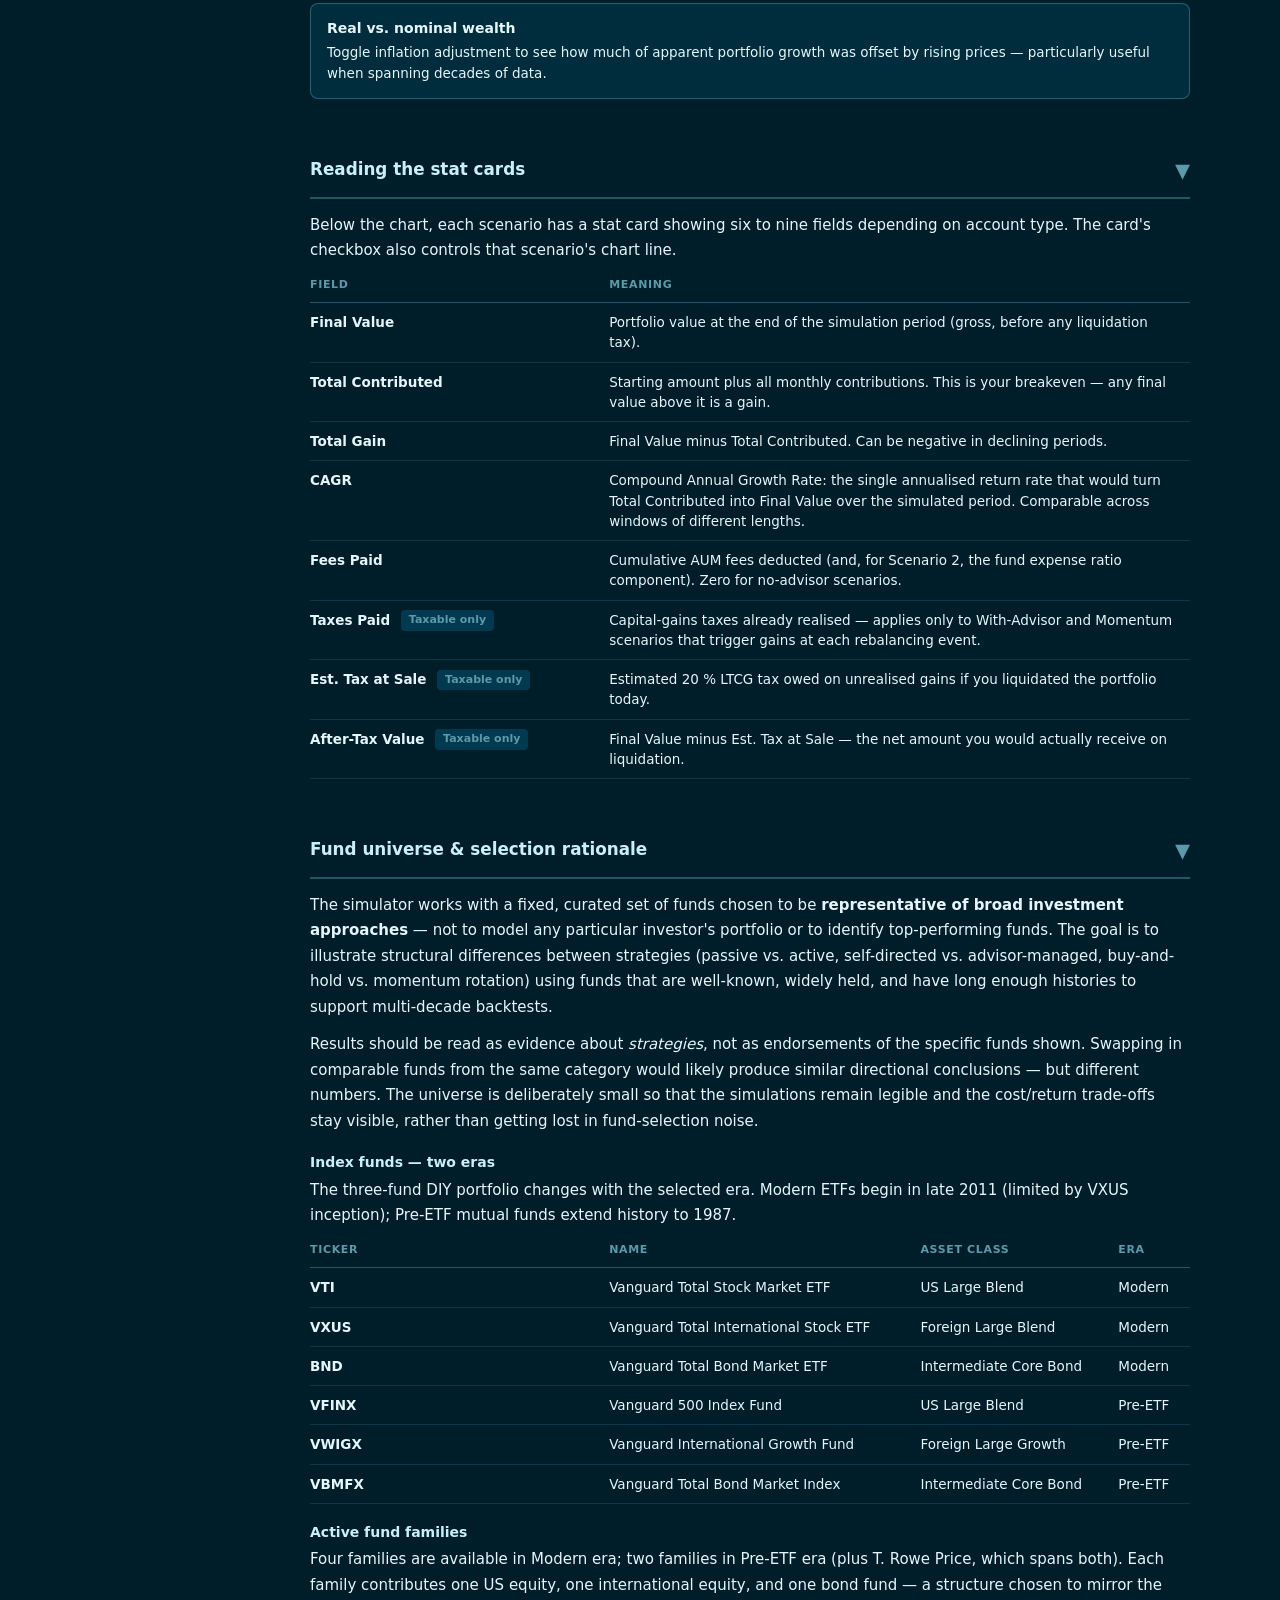
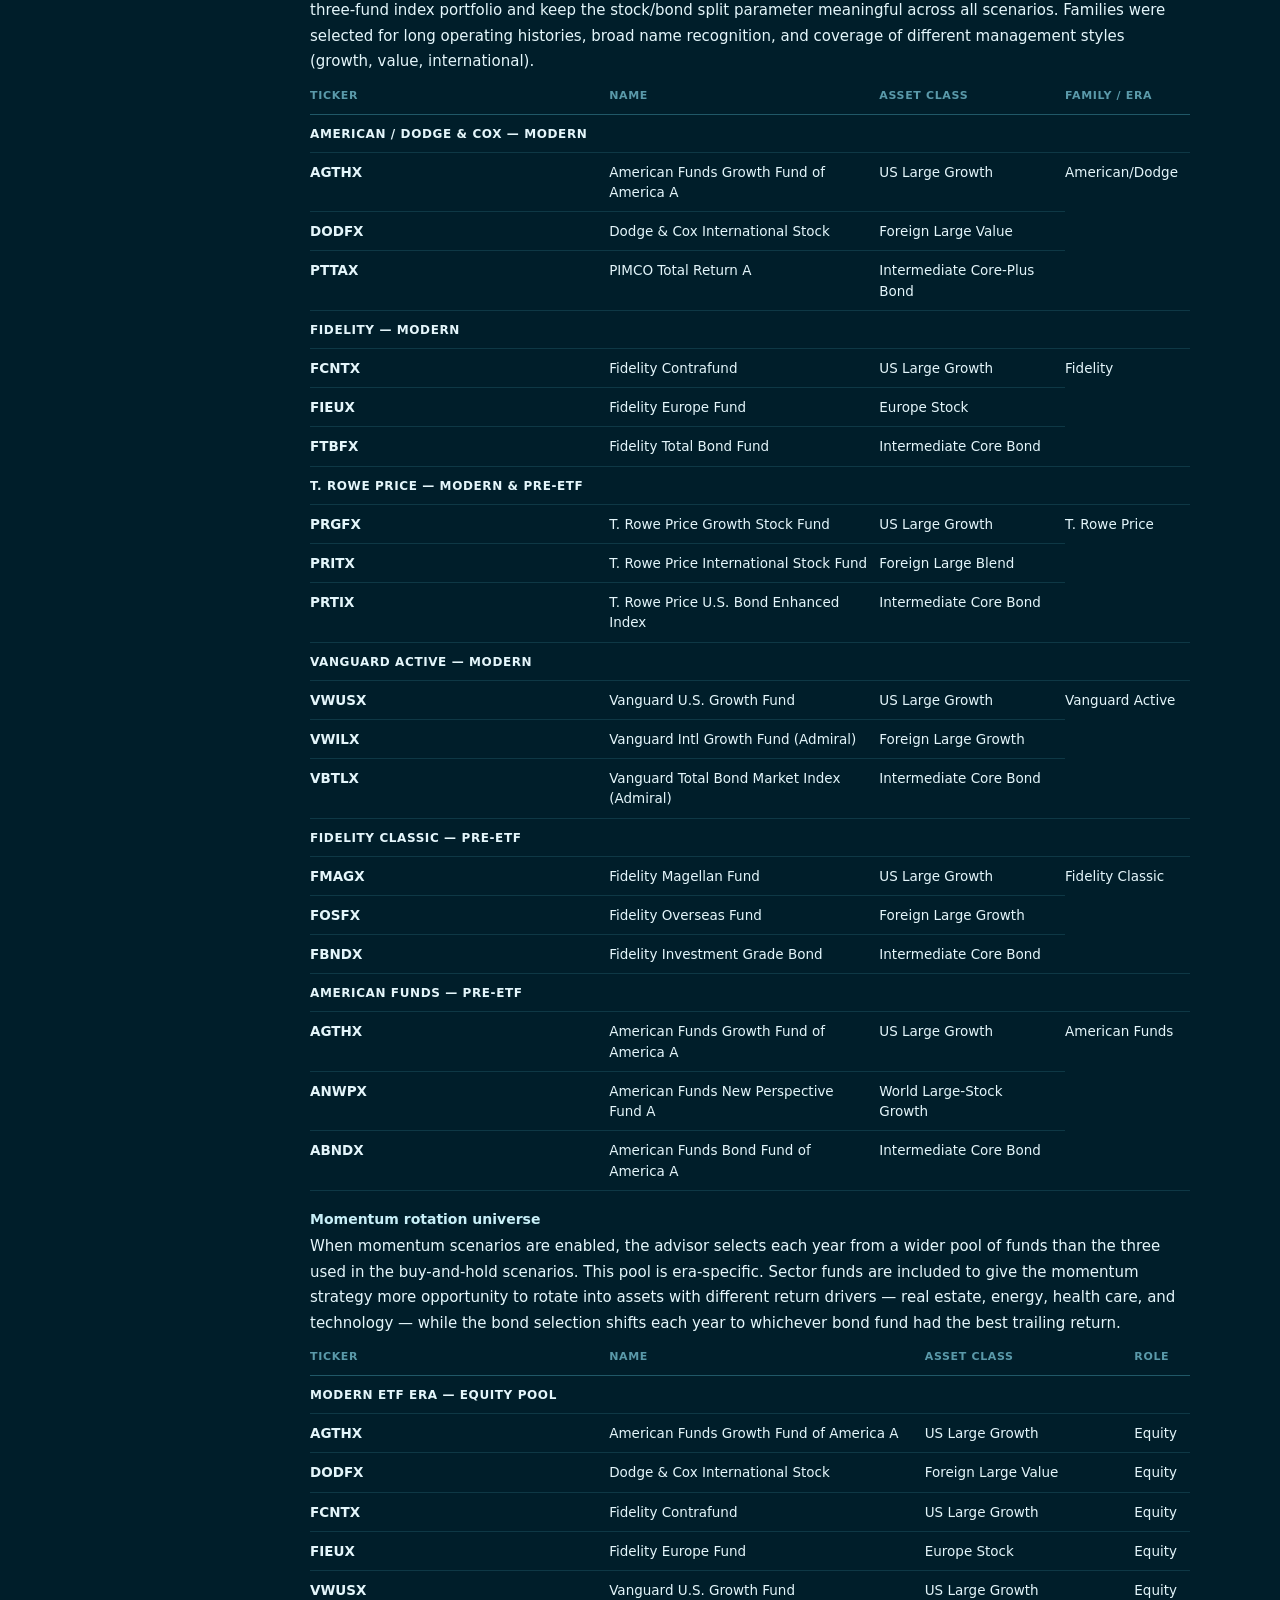
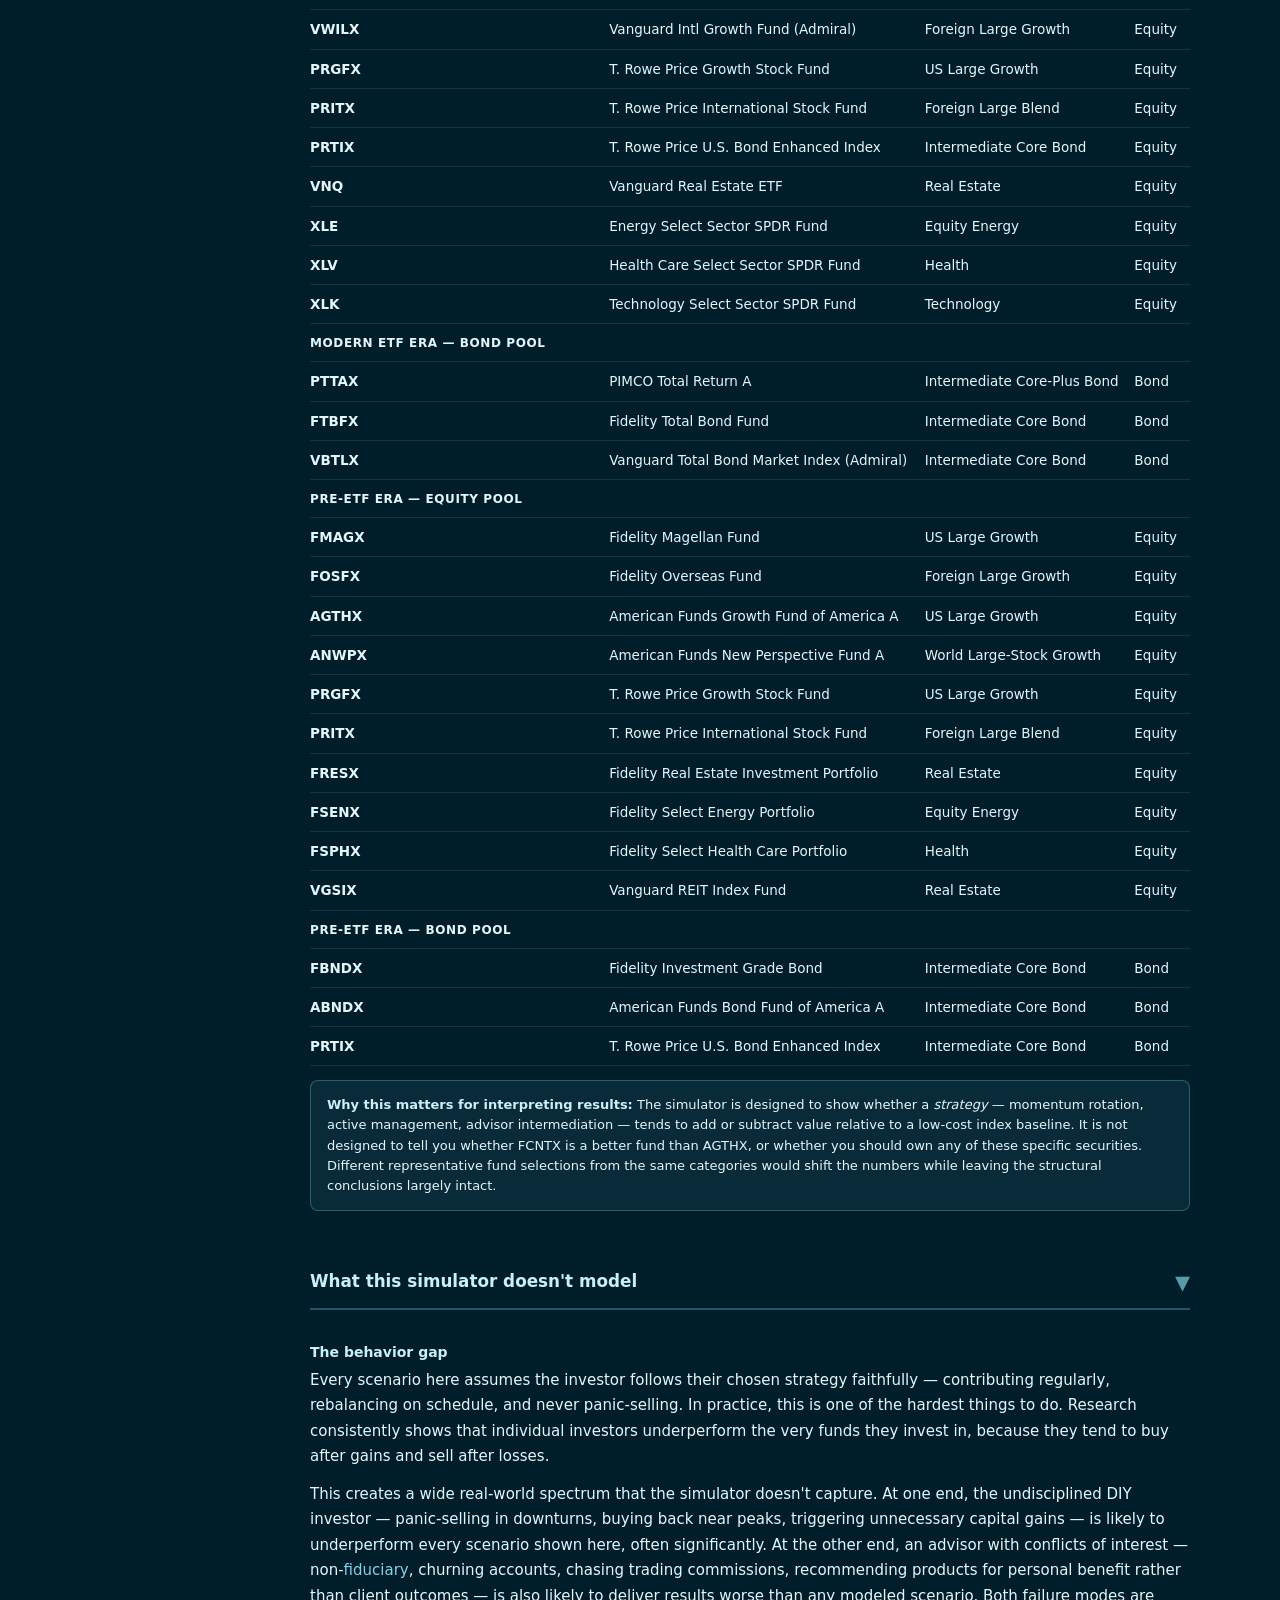
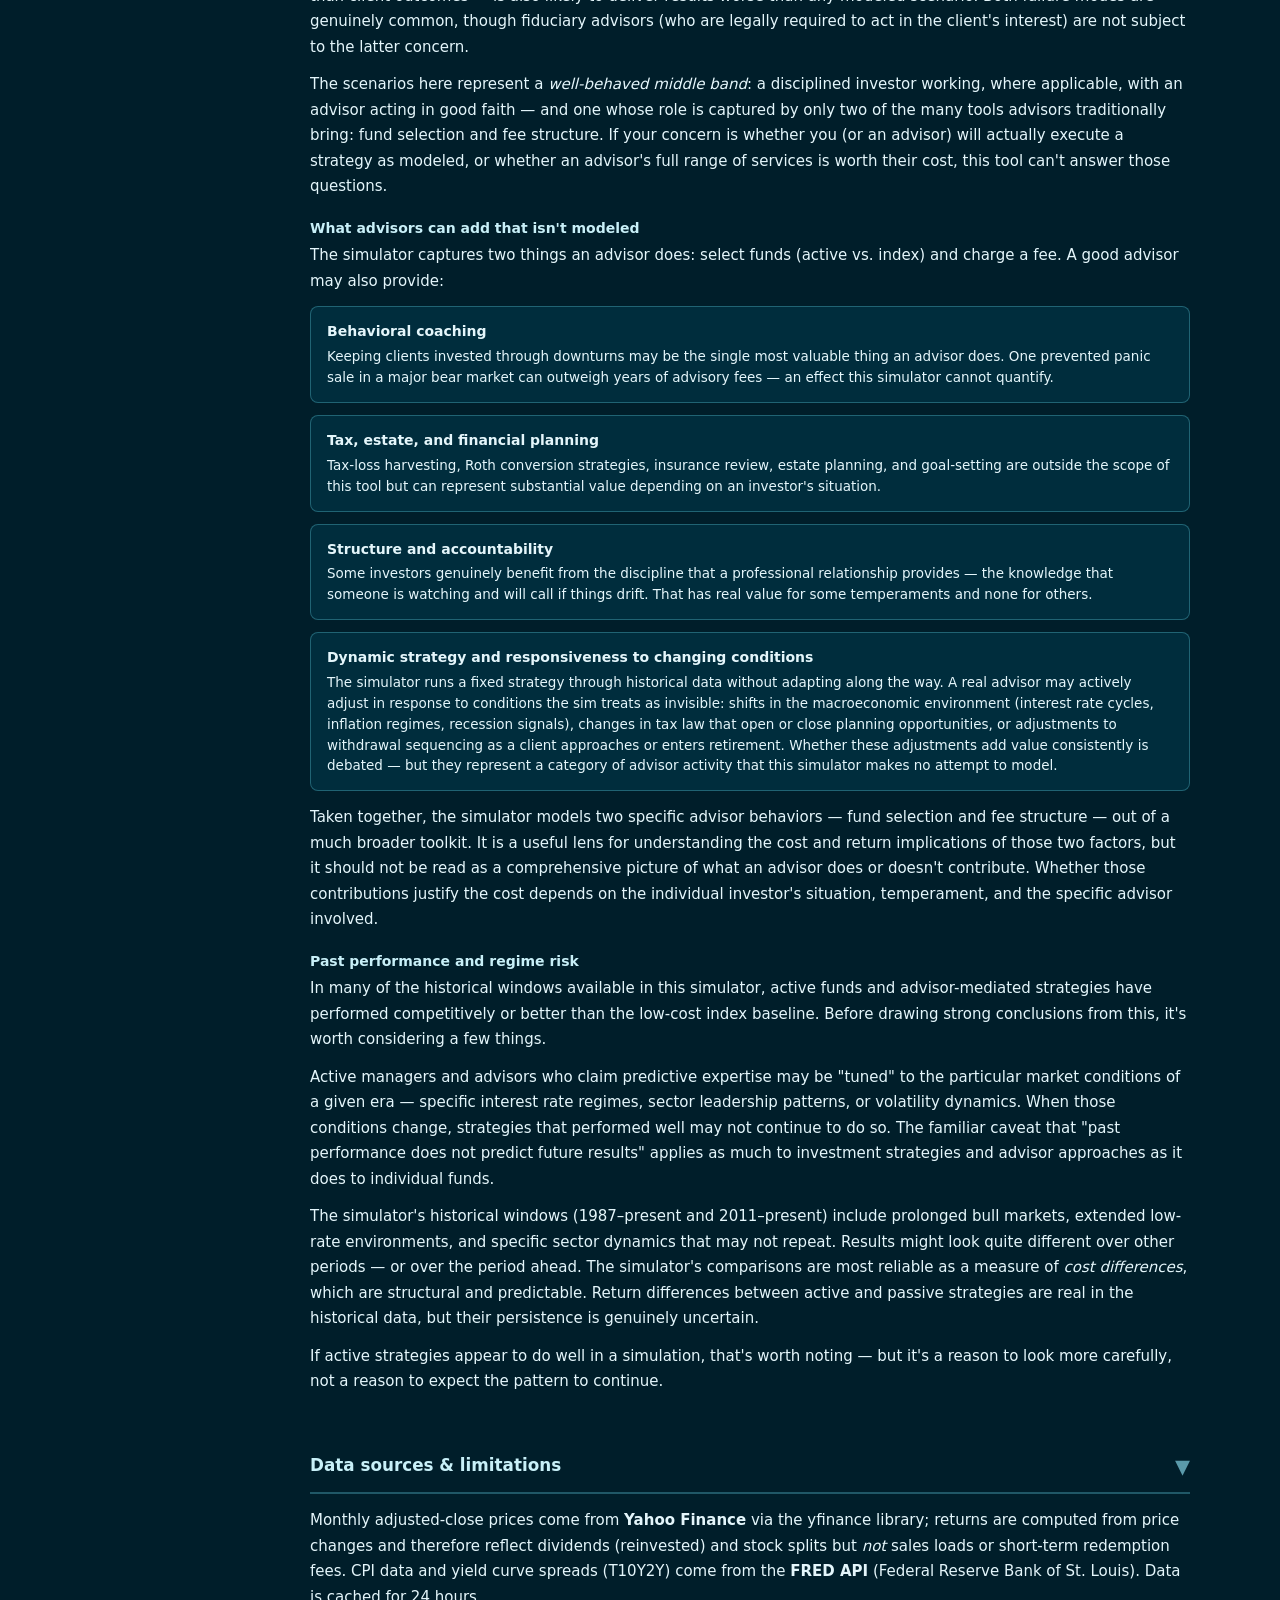
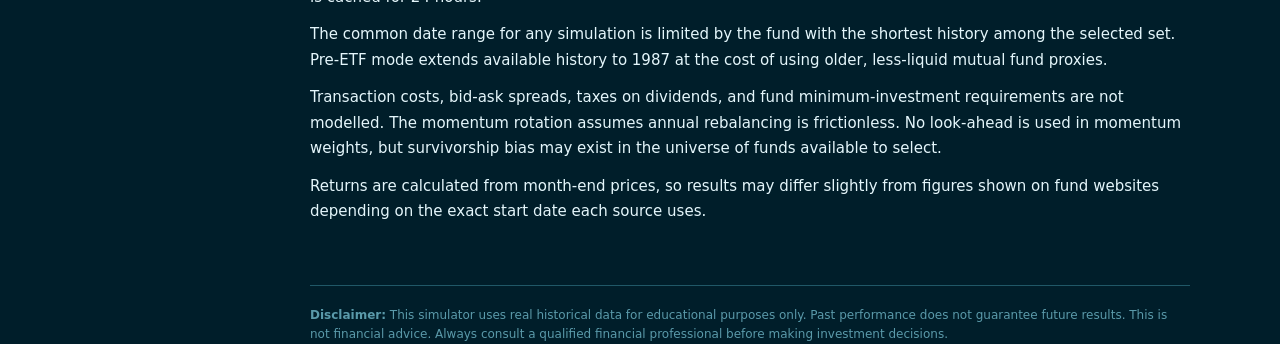
==== commit 3984cf1f: "Add 'What the Charts Show' page; UI polish across all pages - New page: /reading-charts — explains Y" ====
--- a/static/guide.html
+++ b/static/guide.html
@@ -10,12 +10,12 @@
     *, *::before, *::after { box-sizing: border-box; margin: 0; padding: 0; }
 
     :root {
-      --sc-diy:        #7dd4e8;
-      --sc-managed:    #e07040;
-      --sc-active:     #4db8a0;
-      --sc-active-mgd: #e8c020;
-      --sc-diy-mom:    #a080d0;
-      --sc-active-mom: #60b8d0;
+      --sc-diy:        #2563eb;
+      --sc-managed:    #dc2626;
+      --sc-active:     #16a34a;
+      --sc-active-mgd: #d97706;
+      --sc-diy-mom:    #7c3aed;
+      --sc-active-mom: #0891b2;
     }
 
     body {
@@ -193,12 +193,12 @@
       border-left: 4px solid transparent;
       background: var(--color-surface);
     }
-    .sc-diy        { border-color: var(--sc-diy);        background: rgba(125,212,232,0.07); }
-    .sc-managed    { border-color: var(--sc-managed);    background: rgba(224,112, 64,0.07); }
-    .sc-active     { border-color: var(--sc-active);     background: rgba( 77,184,160,0.07); }
-    .sc-active-mgd { border-color: var(--sc-active-mgd); background: rgba(232,192, 32,0.07); }
-    .sc-diy-mom    { border-color: var(--sc-diy-mom);    background: rgba(160,128,208,0.07); }
-    .sc-active-mom { border-color: var(--sc-active-mom); background: rgba( 96,184,208,0.07); }
+    .sc-diy        { border-color: var(--sc-diy);        background: rgba( 37, 99,235,0.07); }
+    .sc-managed    { border-color: var(--sc-managed);    background: rgba(220, 38, 38,0.07); }
+    .sc-active     { border-color: var(--sc-active);     background: rgba( 22,163, 74,0.07); }
+    .sc-active-mgd { border-color: var(--sc-active-mgd); background: rgba(217,119,  6,0.07); }
+    .sc-diy-mom    { border-color: var(--sc-diy-mom);    background: rgba(124, 58,237,0.07); }
+    .sc-active-mom { border-color: var(--sc-active-mom); background: rgba(  8,145,178,0.07); }
 
     .scenario-card .sc-label {
       font-size: 11px;
@@ -364,13 +364,6 @@
 
   <!-- ── Main content ── -->
   <div class="guide-main">
-
-    <!-- Back link -->
-    <div class="topnav">
-      <a href="/">← Open Simulator</a>
-      <a href="/methodology">Methodology →</a>
-      <span class="topnav-title">User Guide</span>
-    </div>
 
     <!-- Header -->
     <h1>Investment Simulator — User Guide</h1>
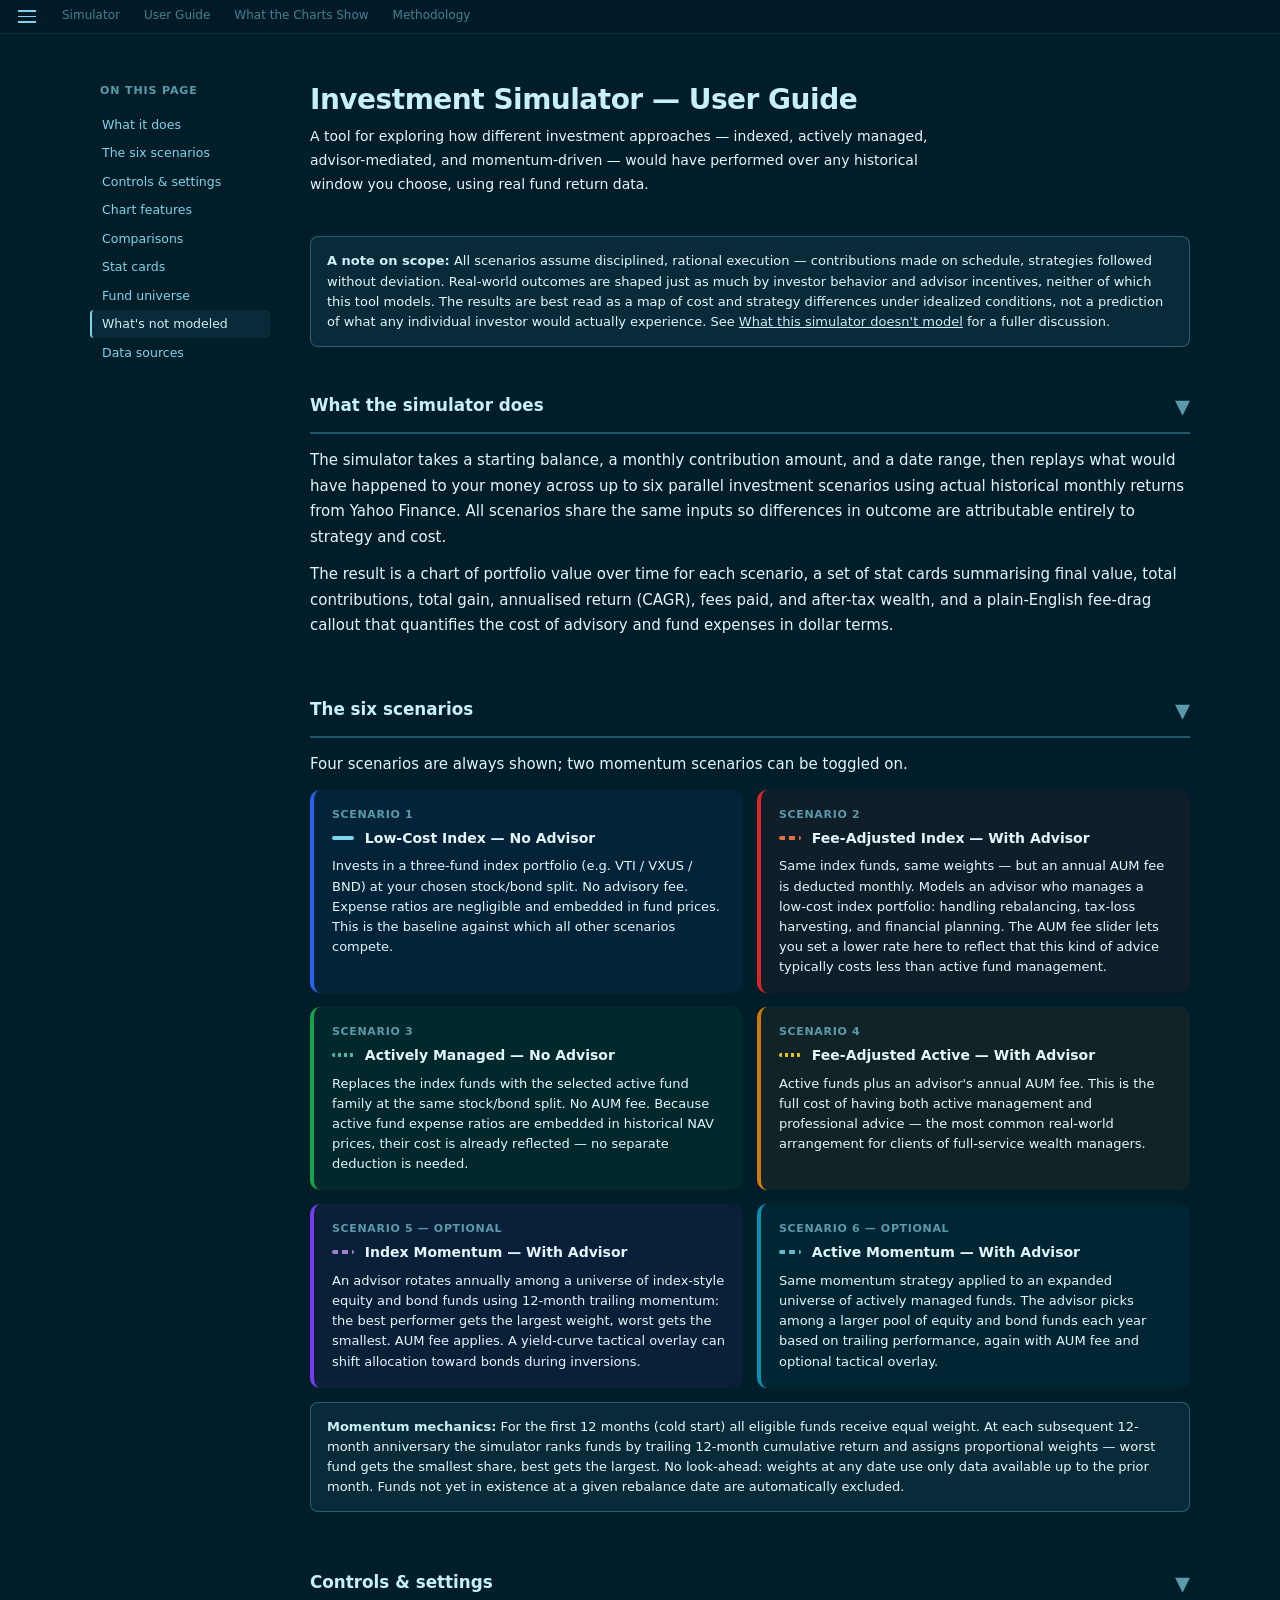
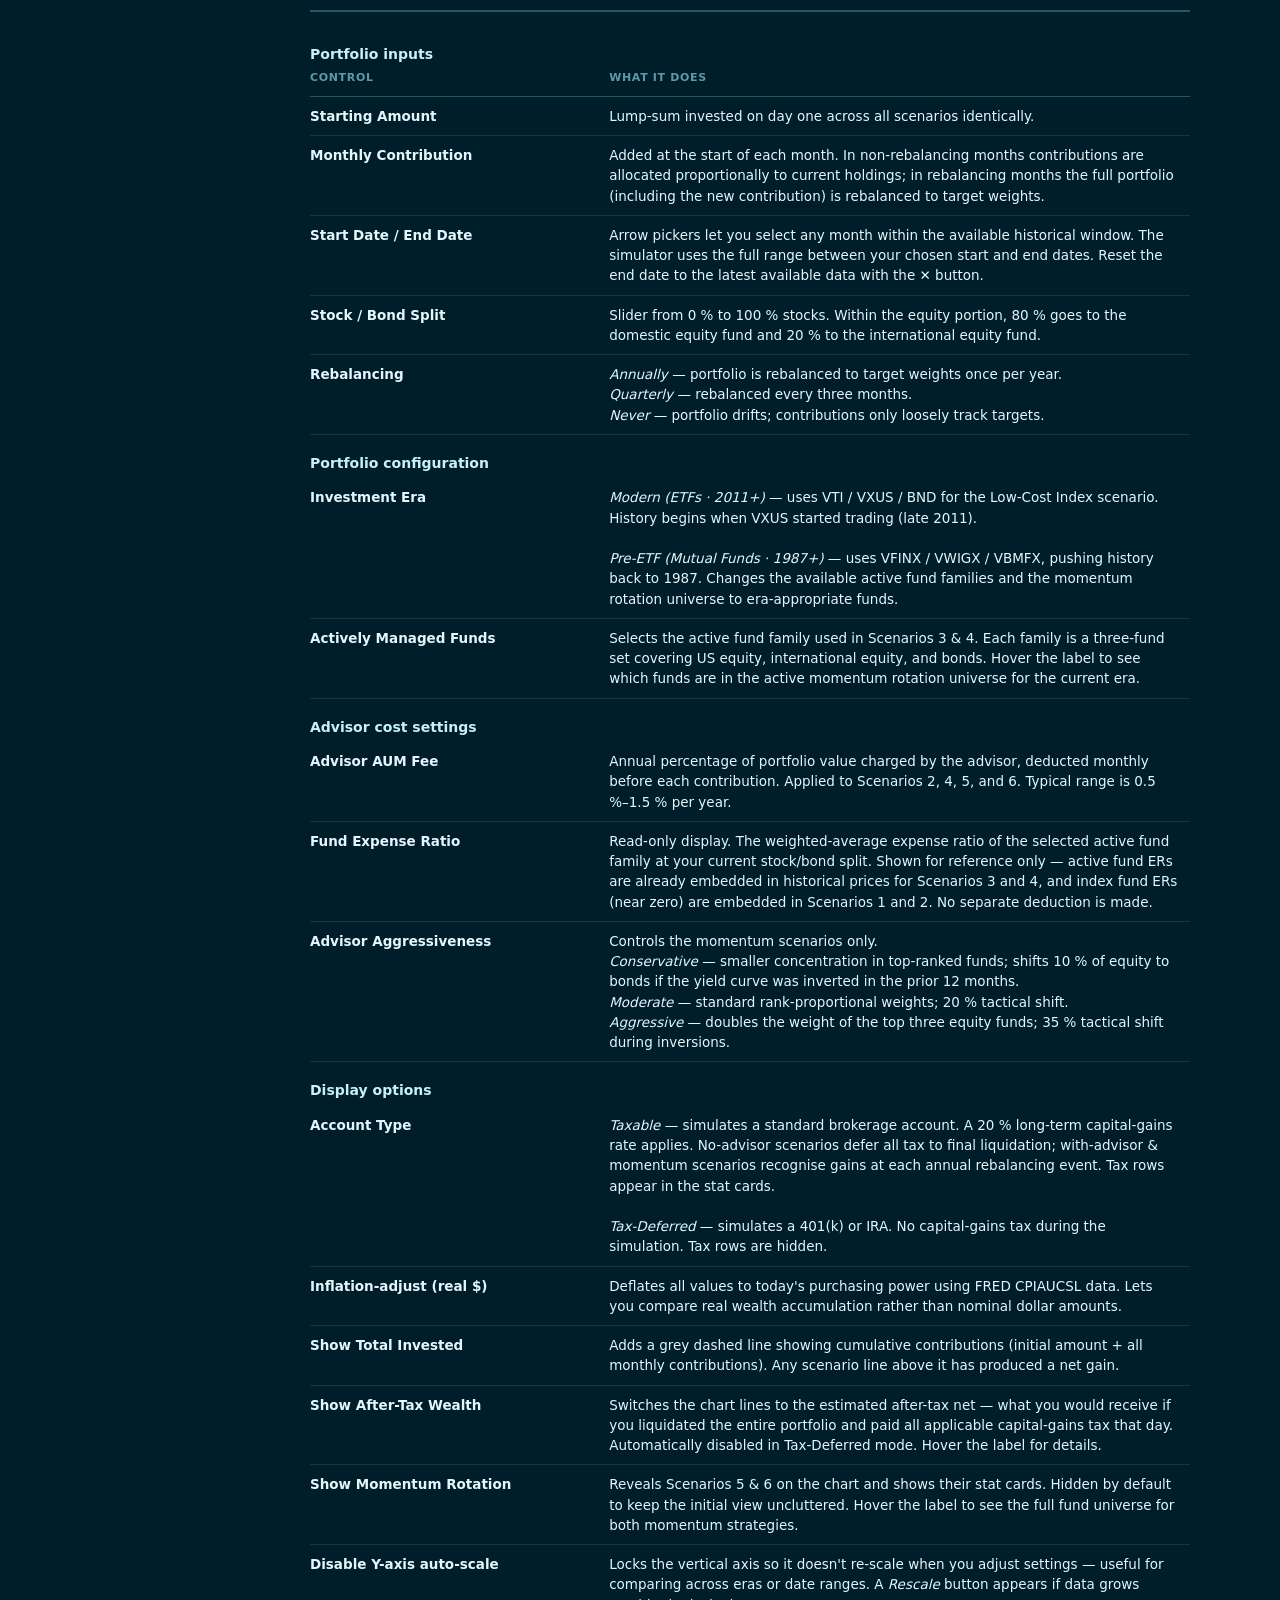
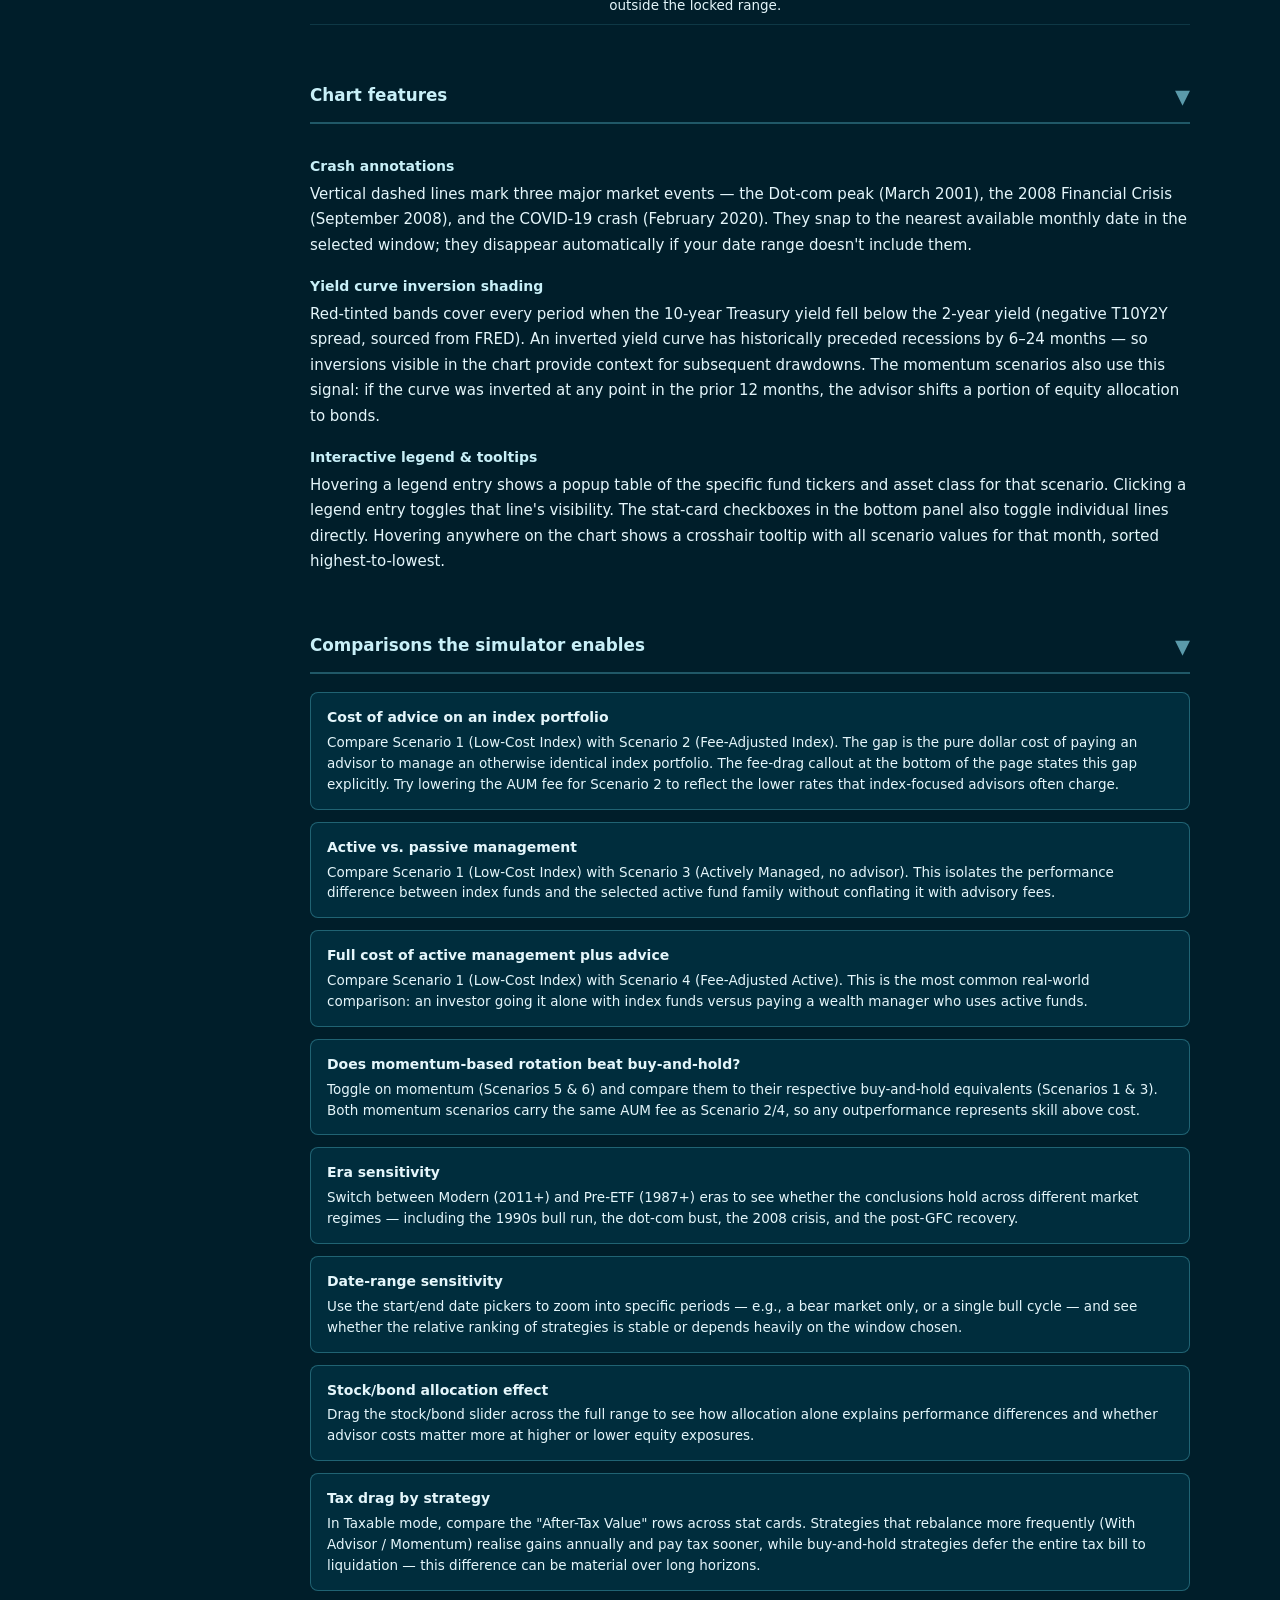
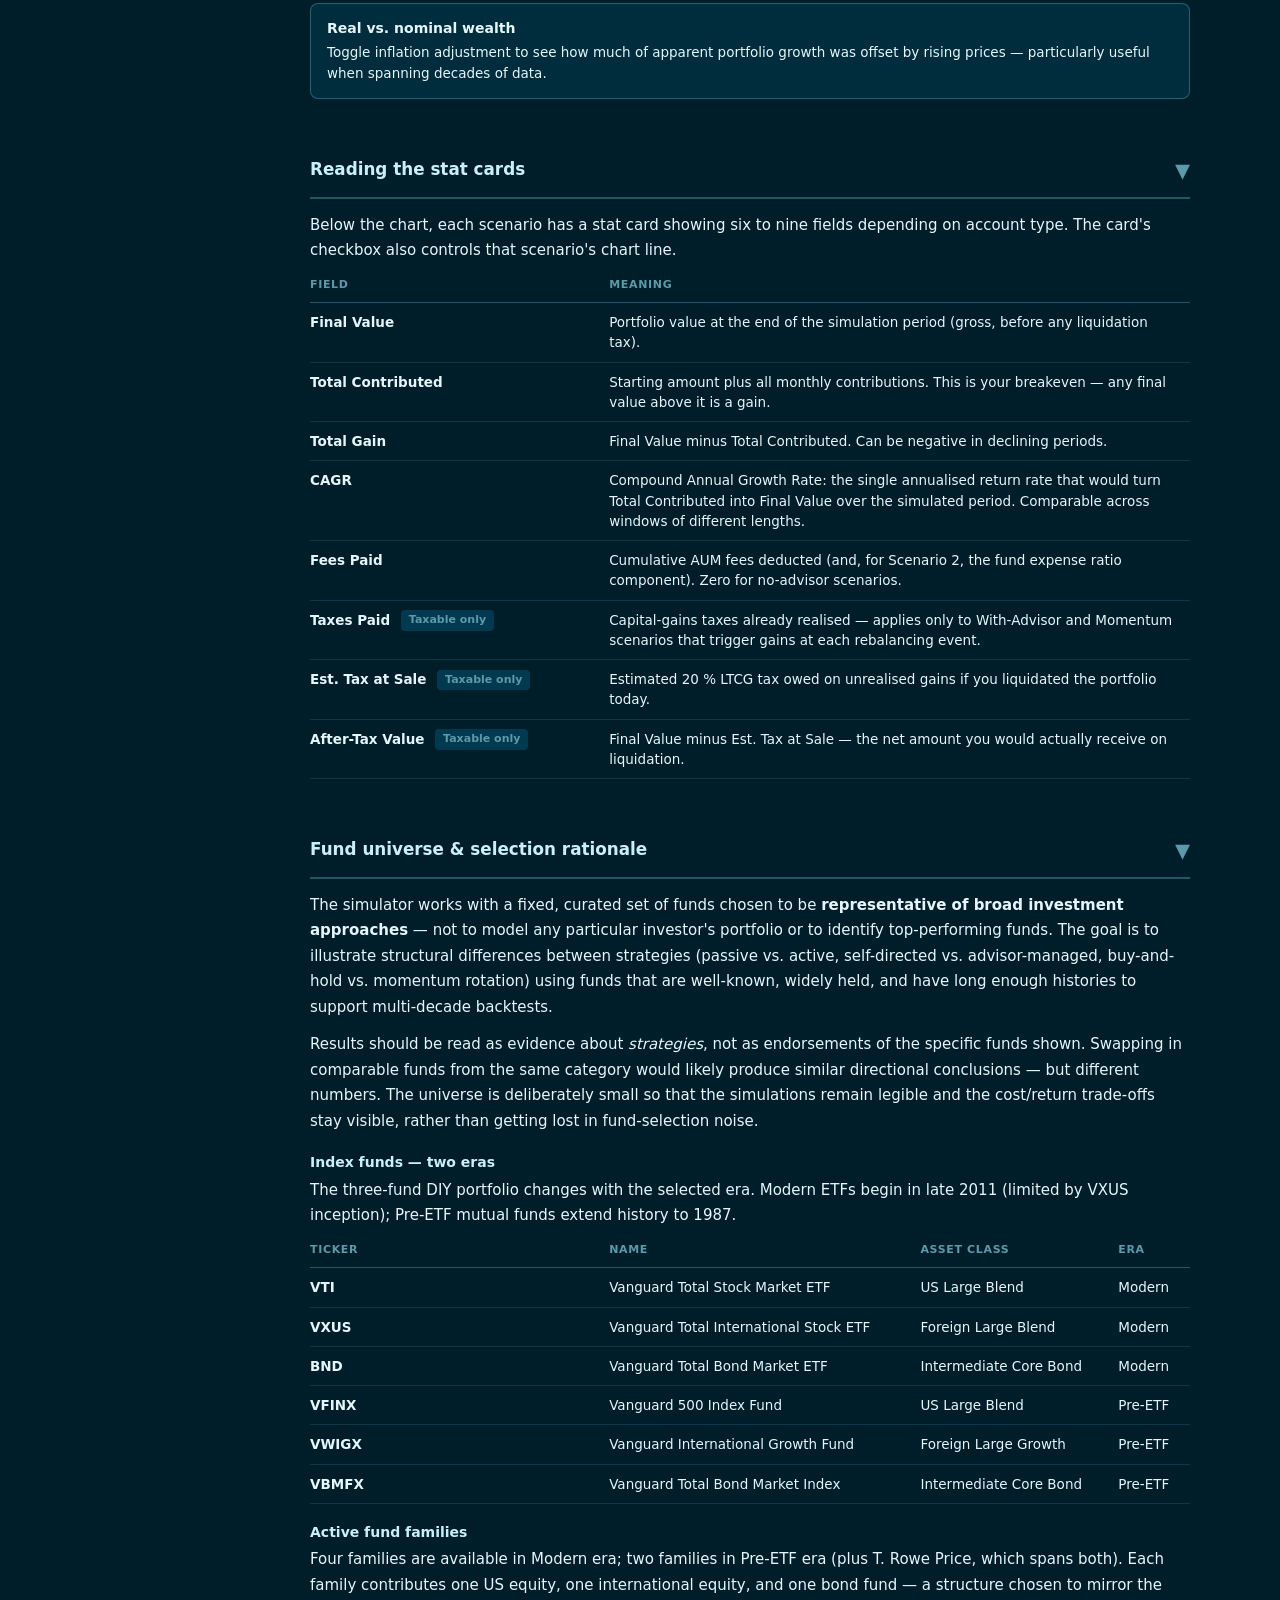
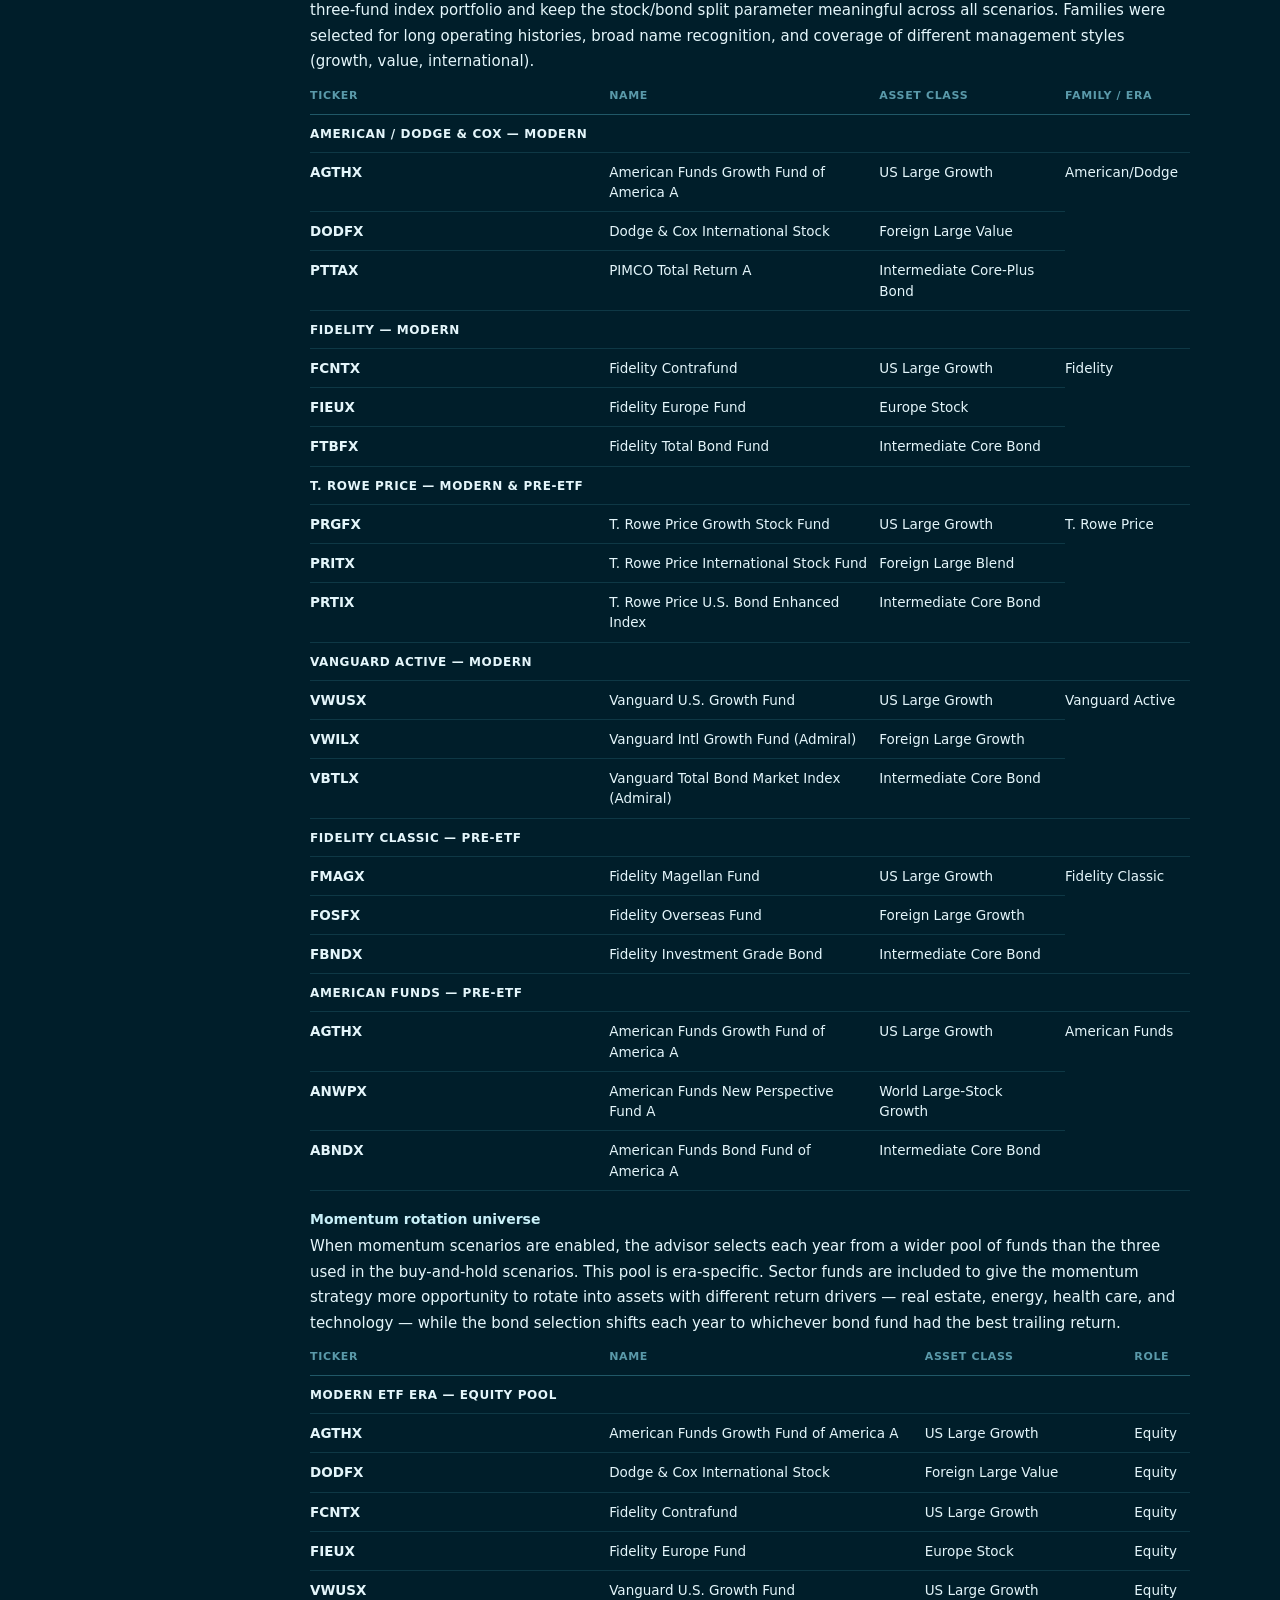
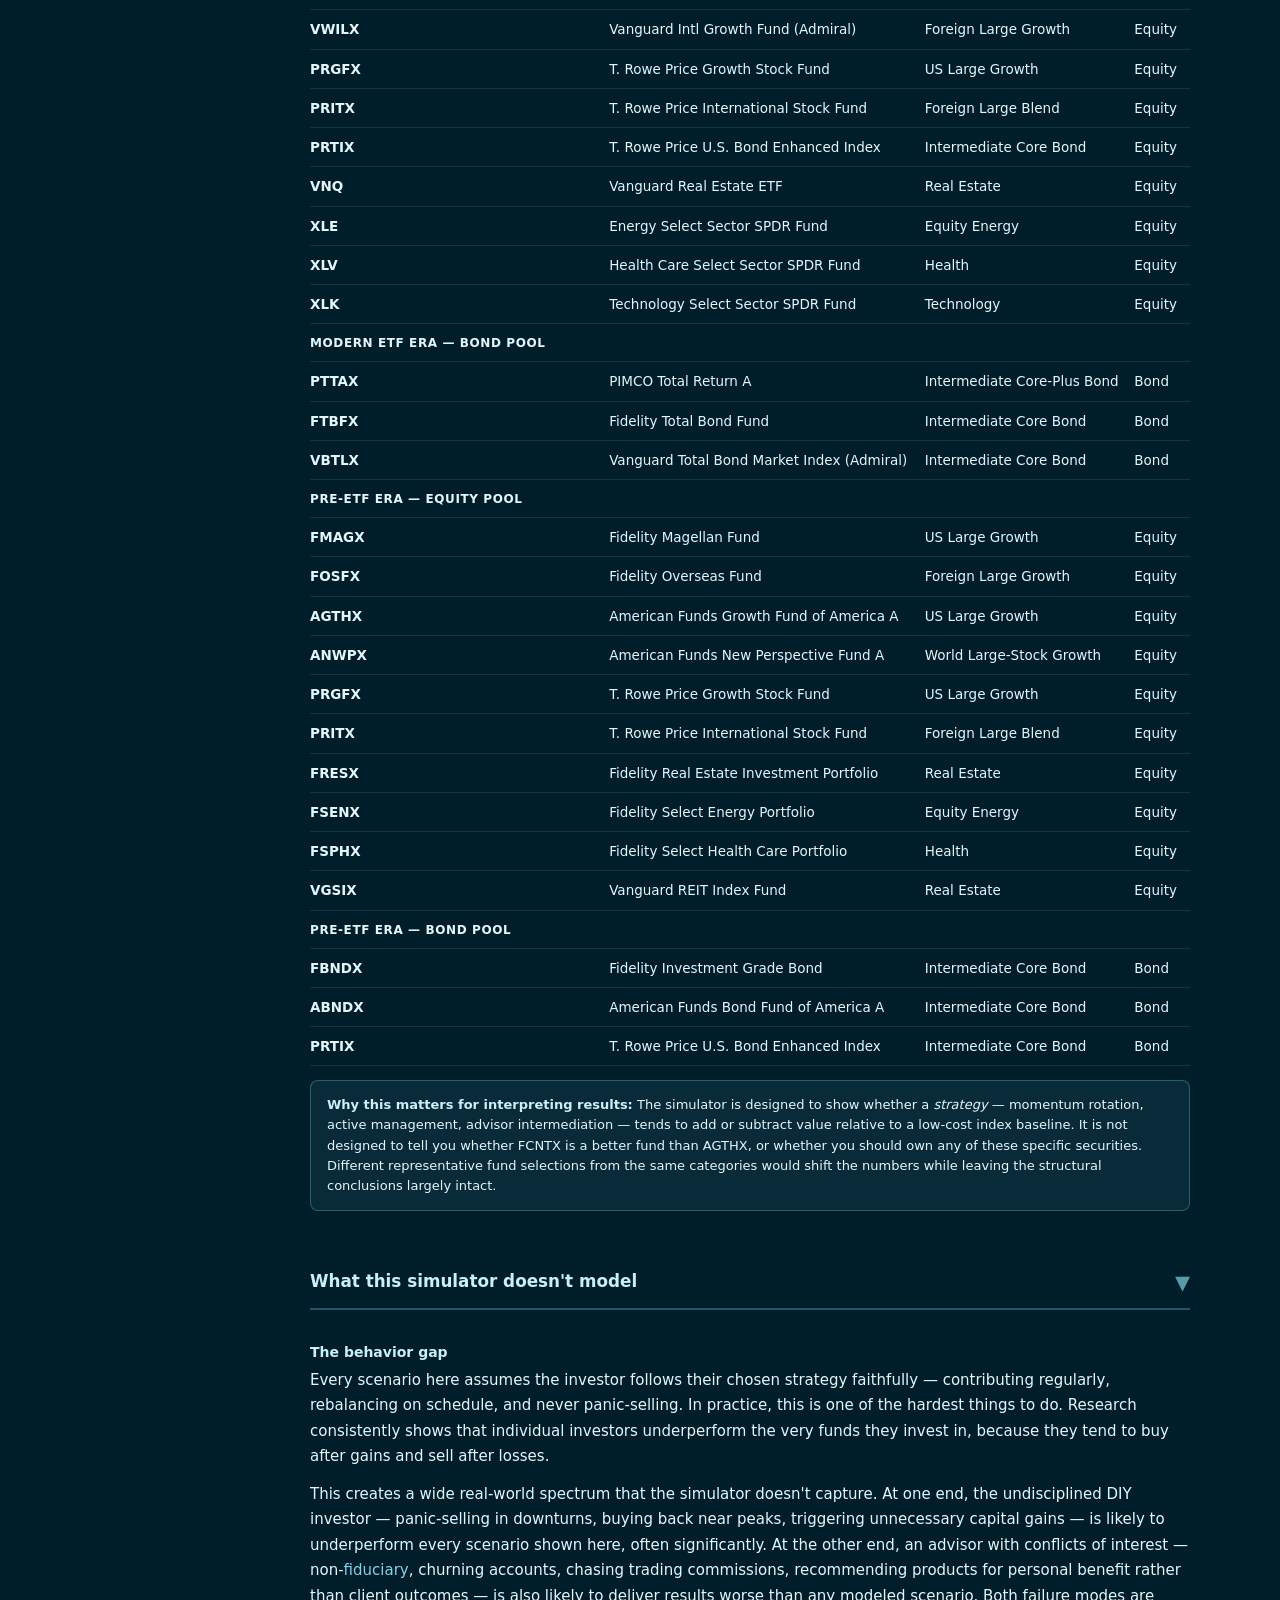
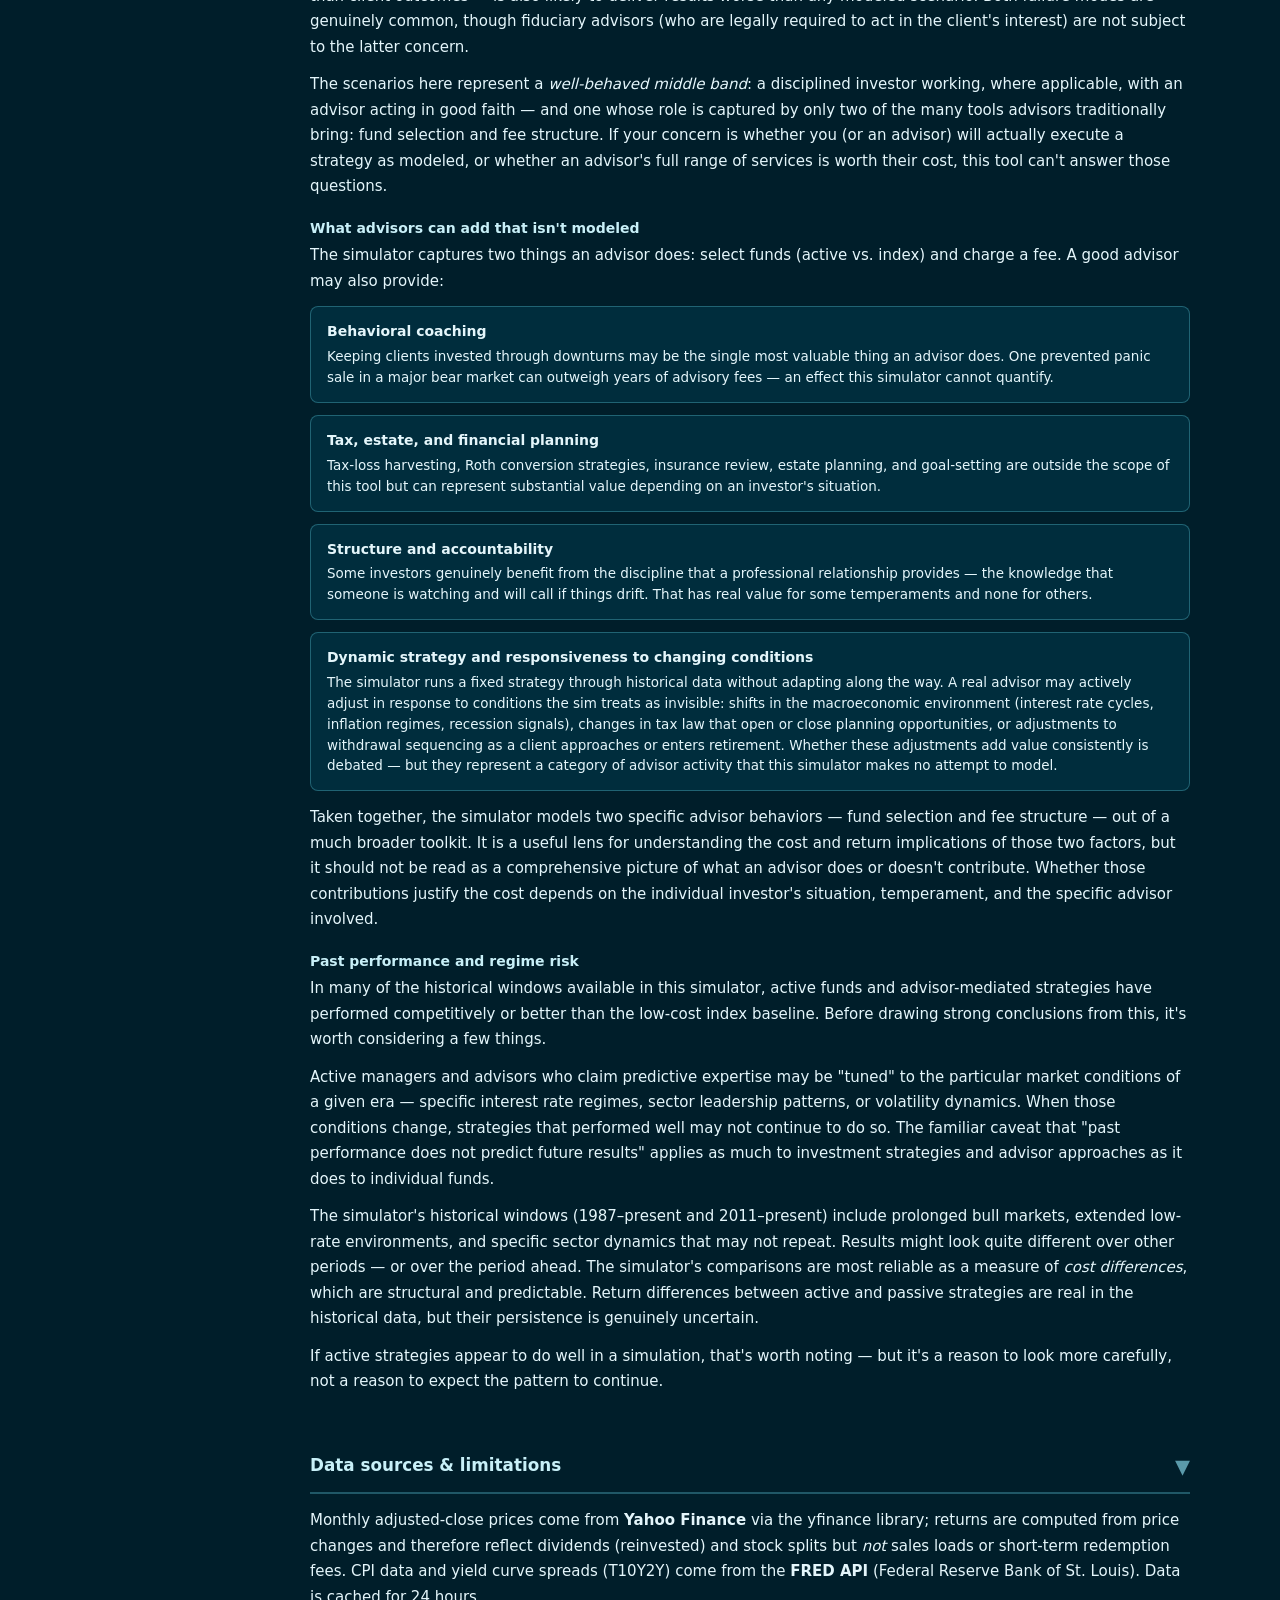
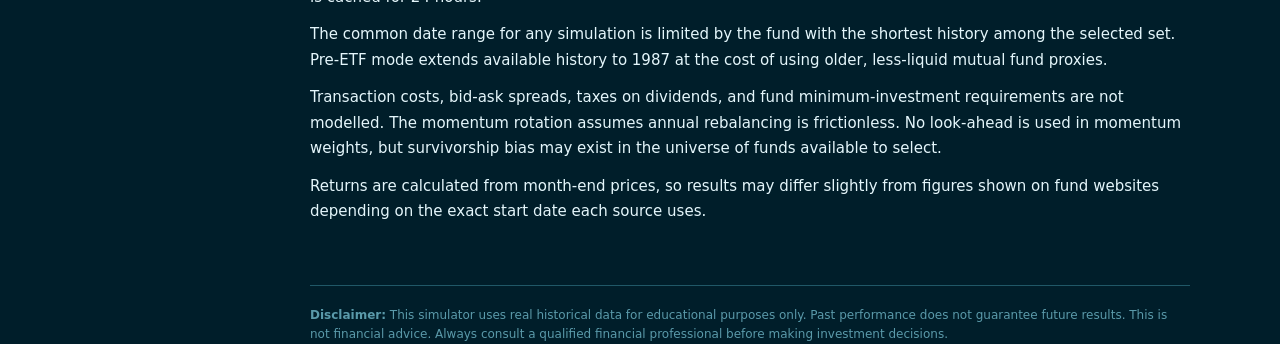
==== commit bb0a3d82: "Add Contact link to nav menu; update guide checkbox label - Add Contact nav link (hidden on main sim" ====
--- a/static/guide.html
+++ b/static/guide.html
@@ -655,7 +655,7 @@
               </td>
             </tr>
             <tr>
-              <td>Fix Y-axis Scale</td>
+              <td>Disable Y-axis auto-scale</td>
               <td>
                 Locks the vertical axis so it doesn't re-scale when you adjust settings — useful
                 for comparing across eras or date ranges. A <em>Rescale</em> button appears if
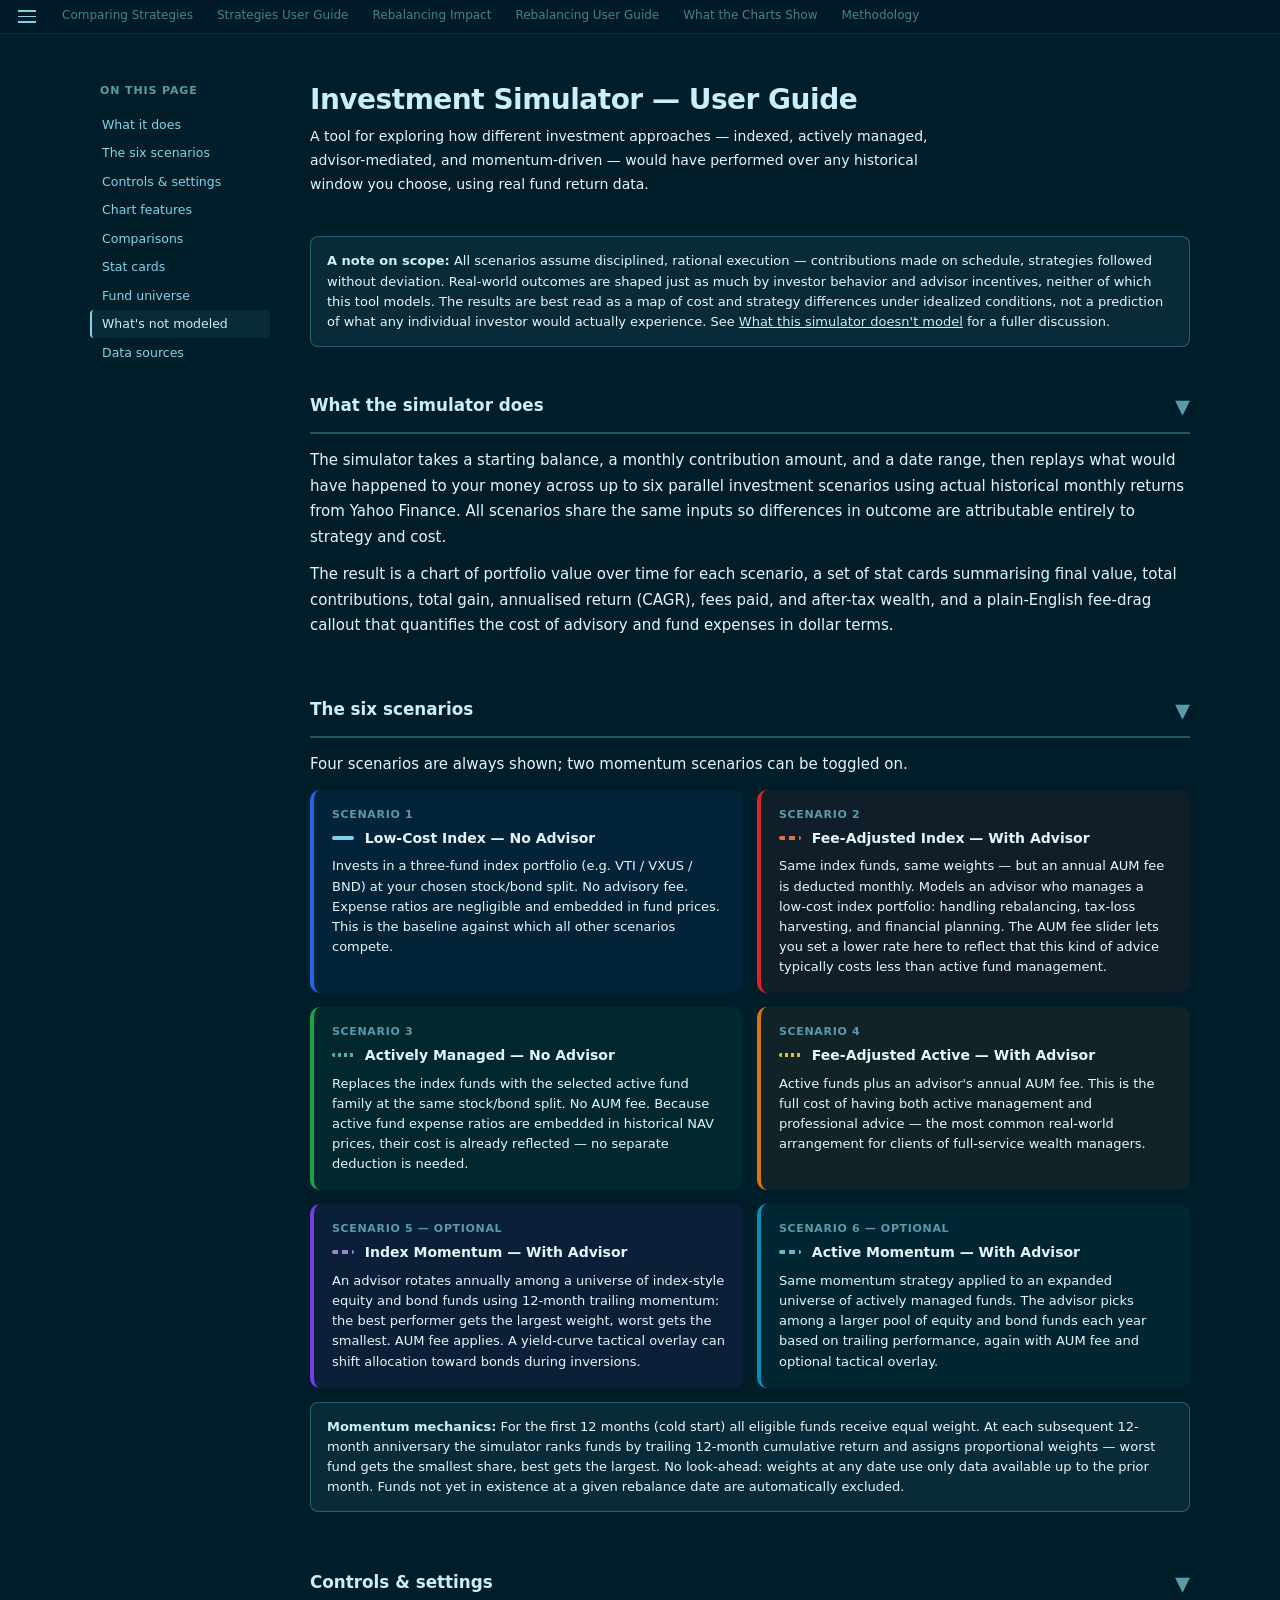
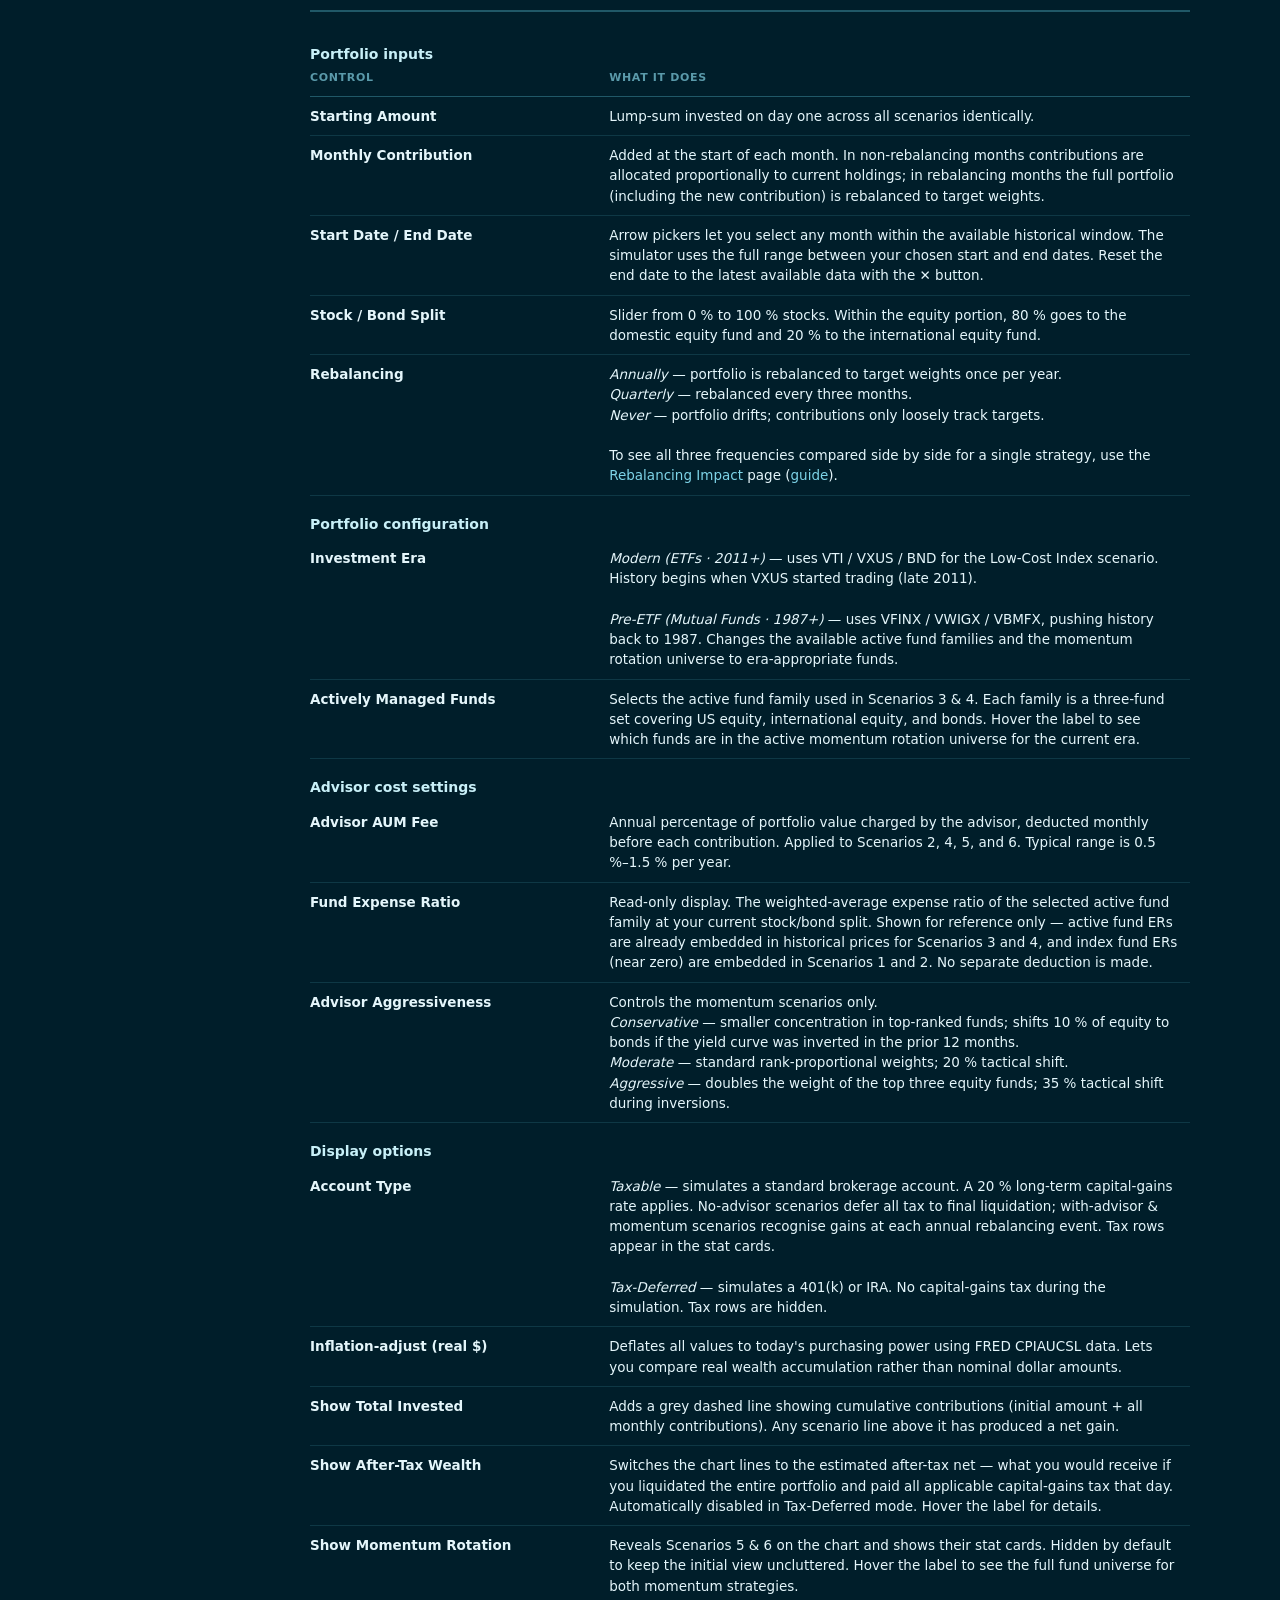
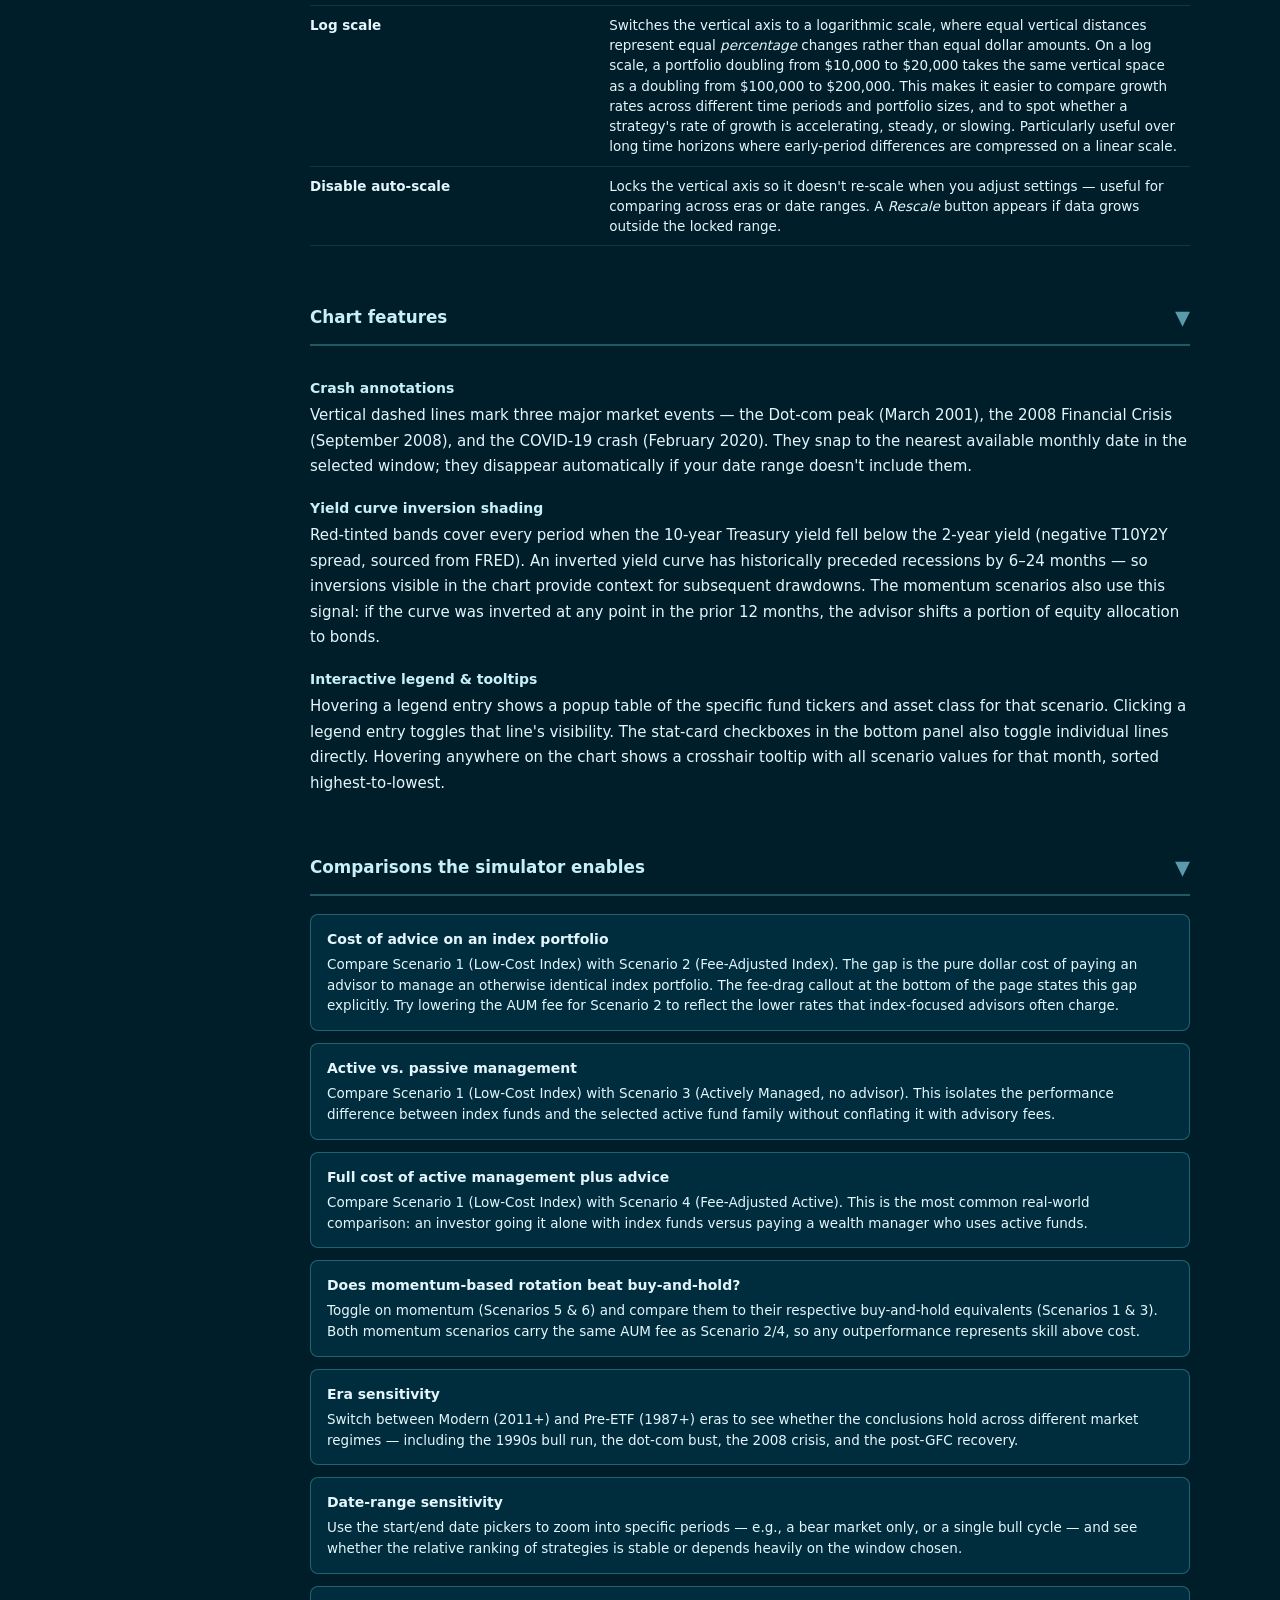
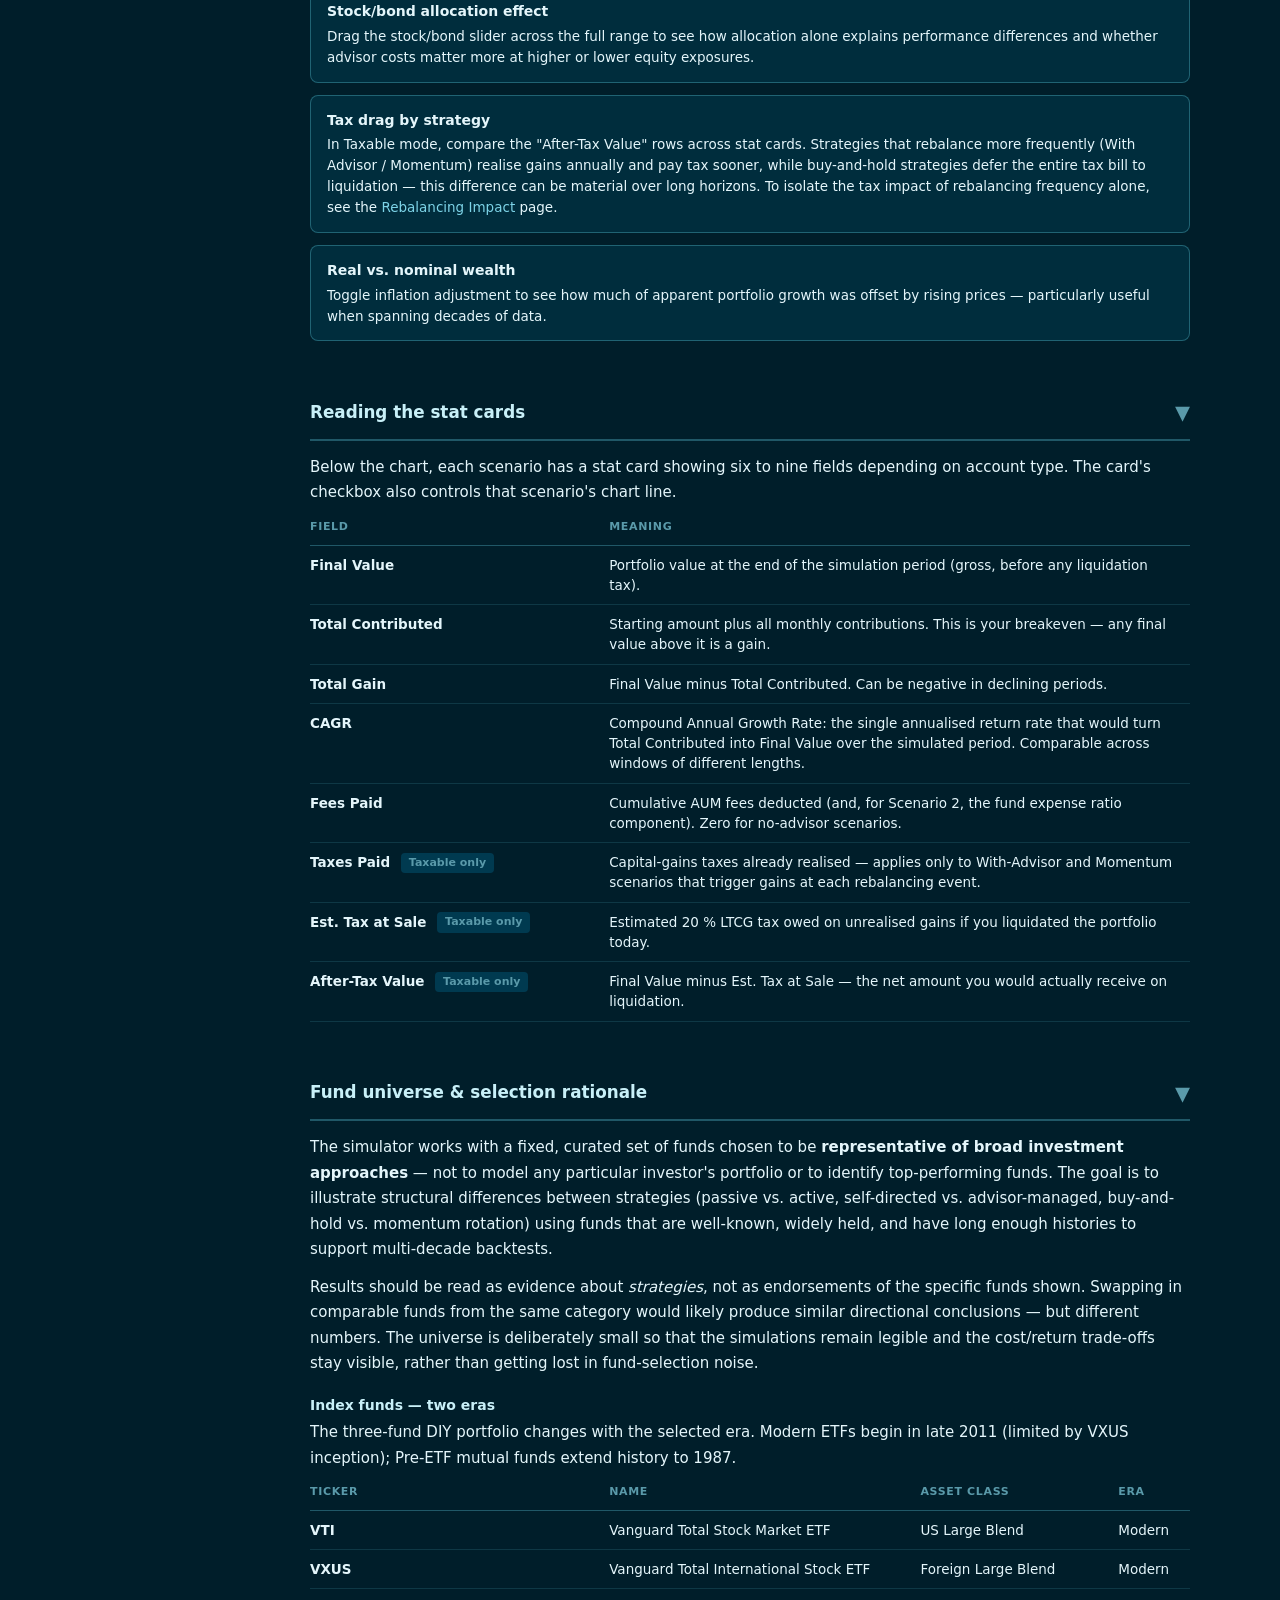
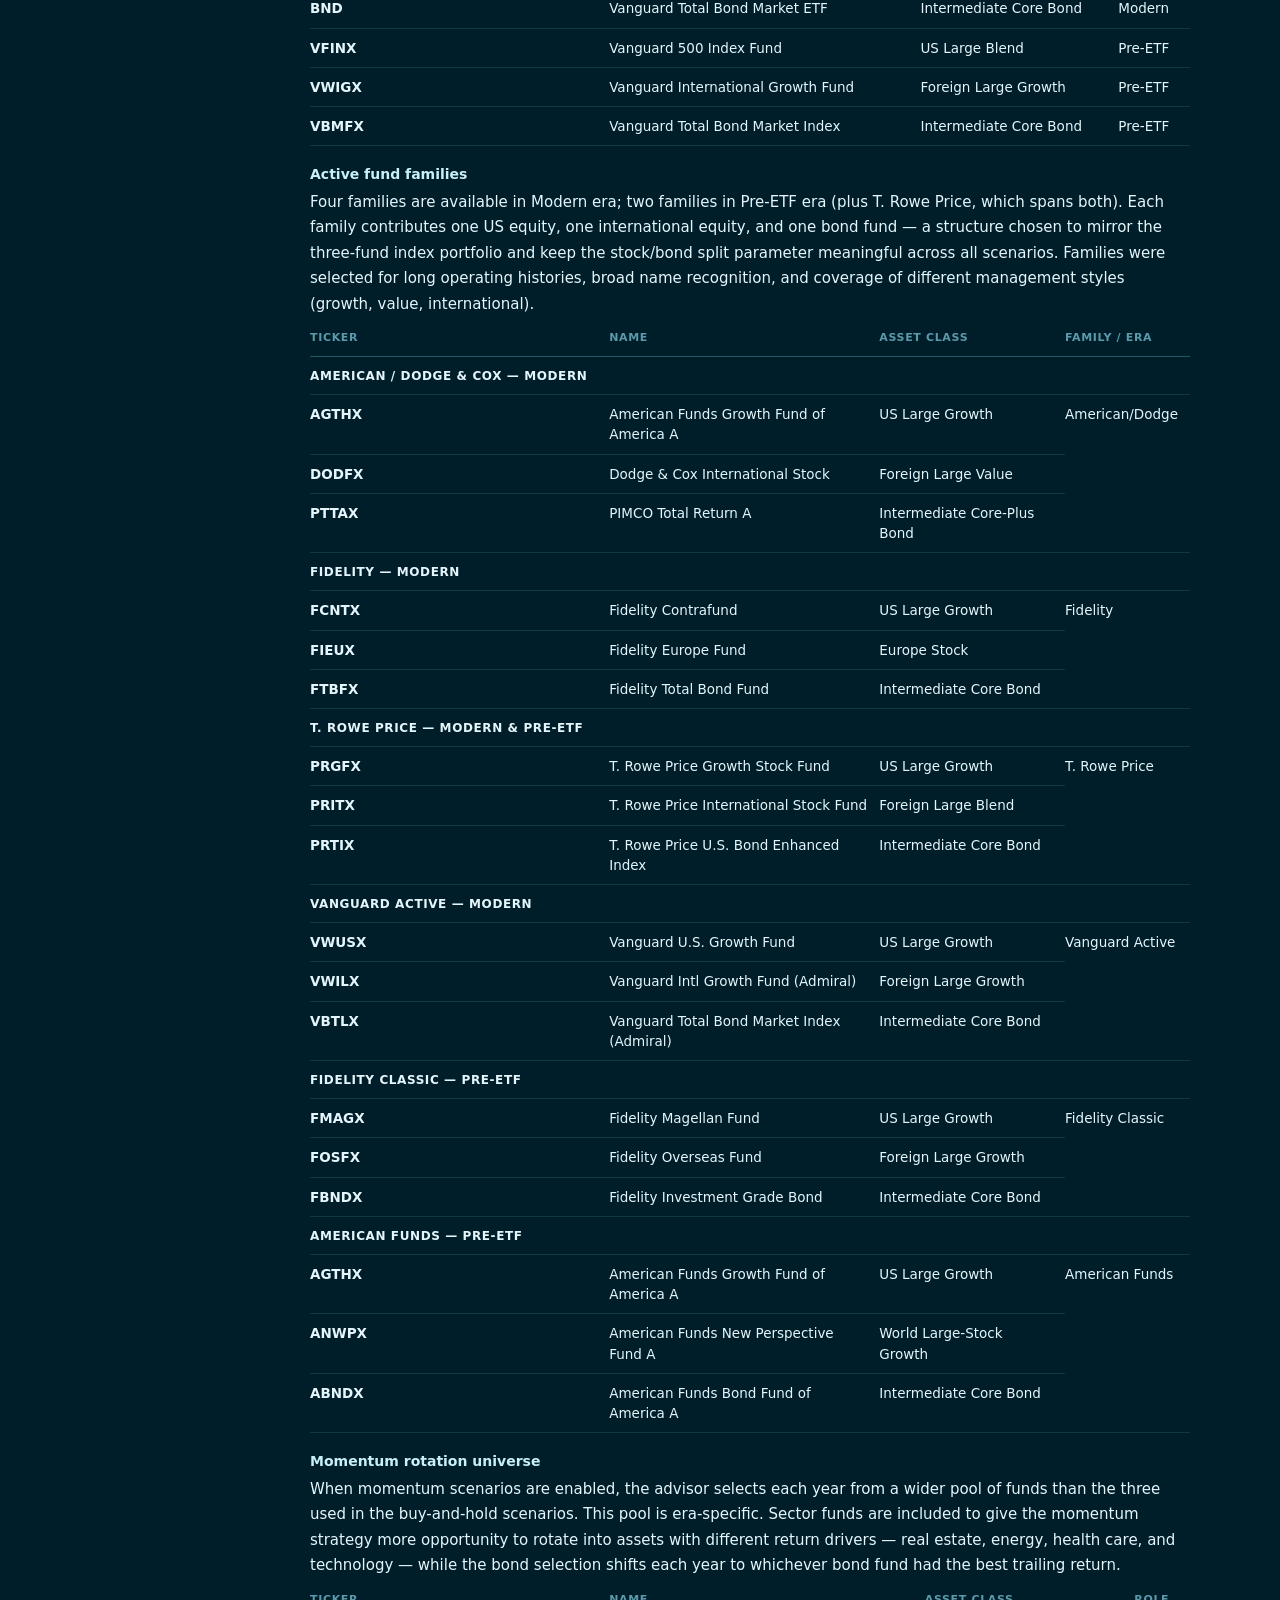
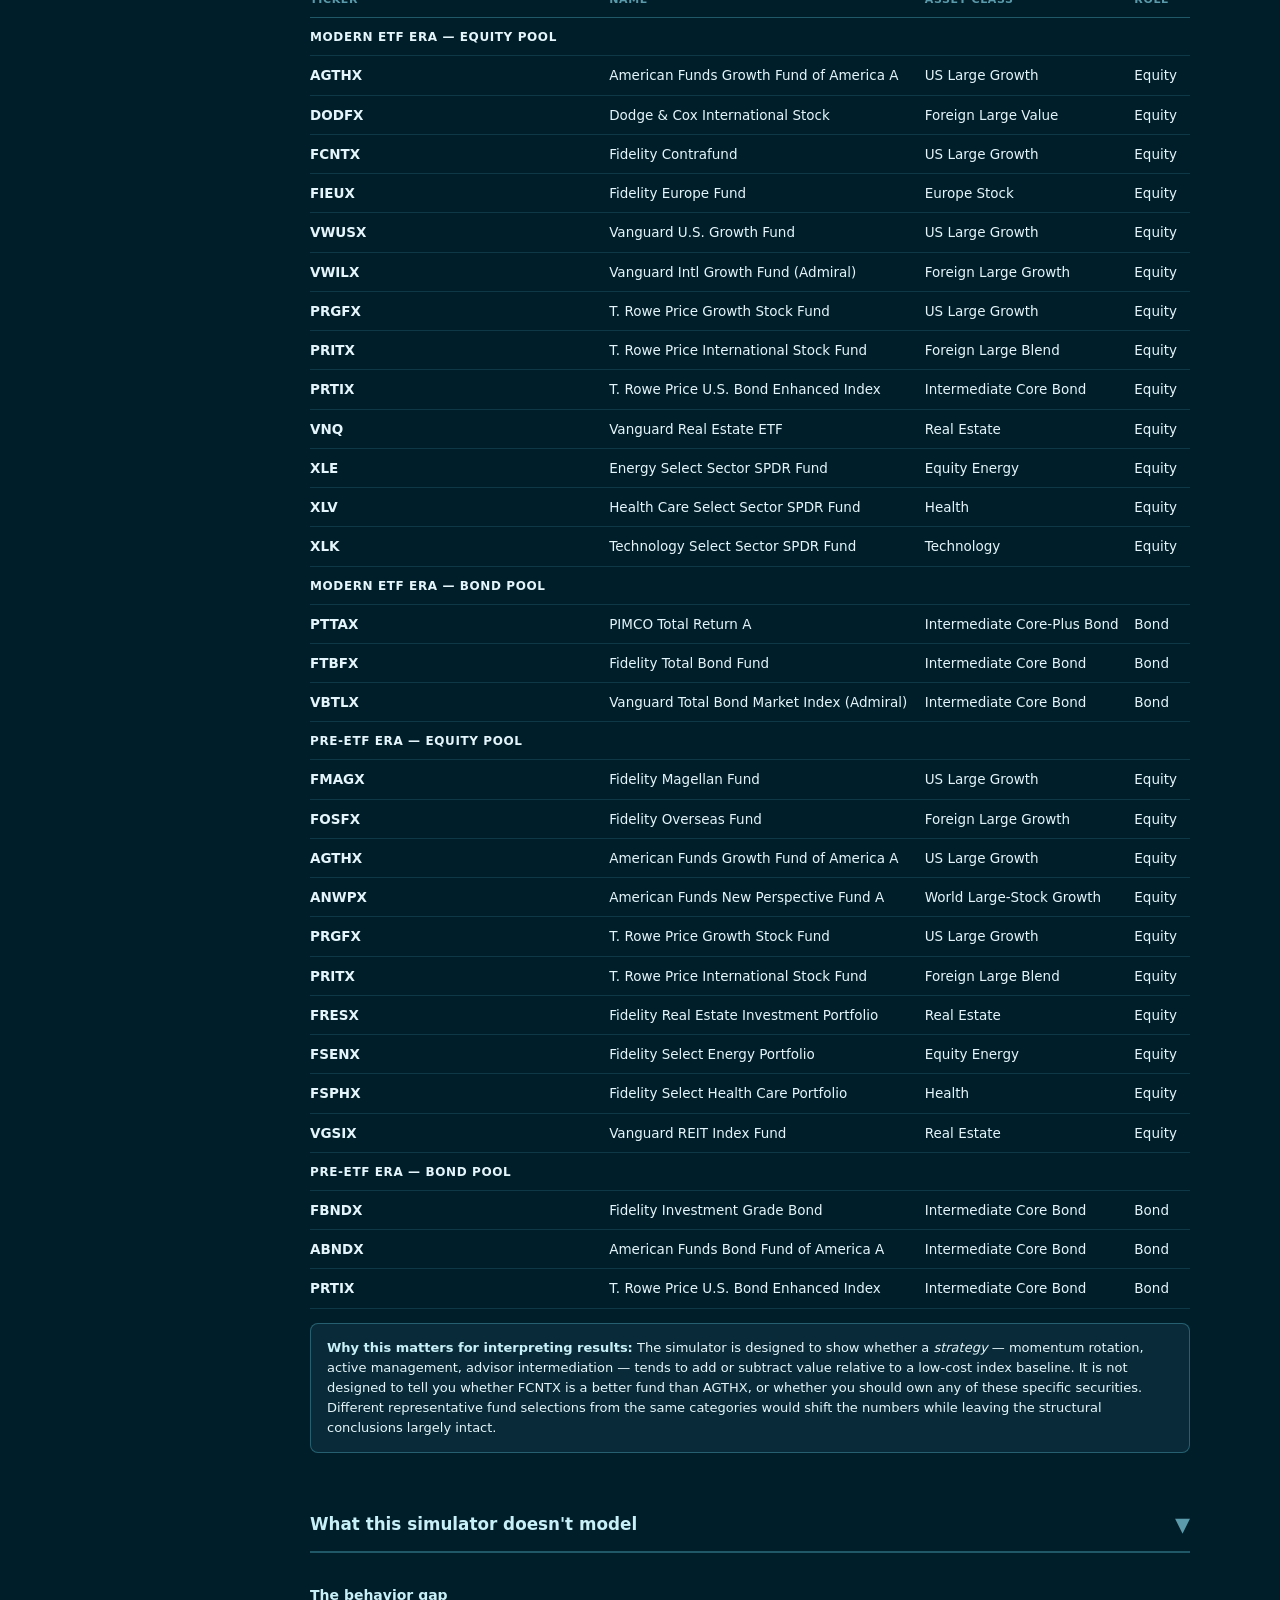
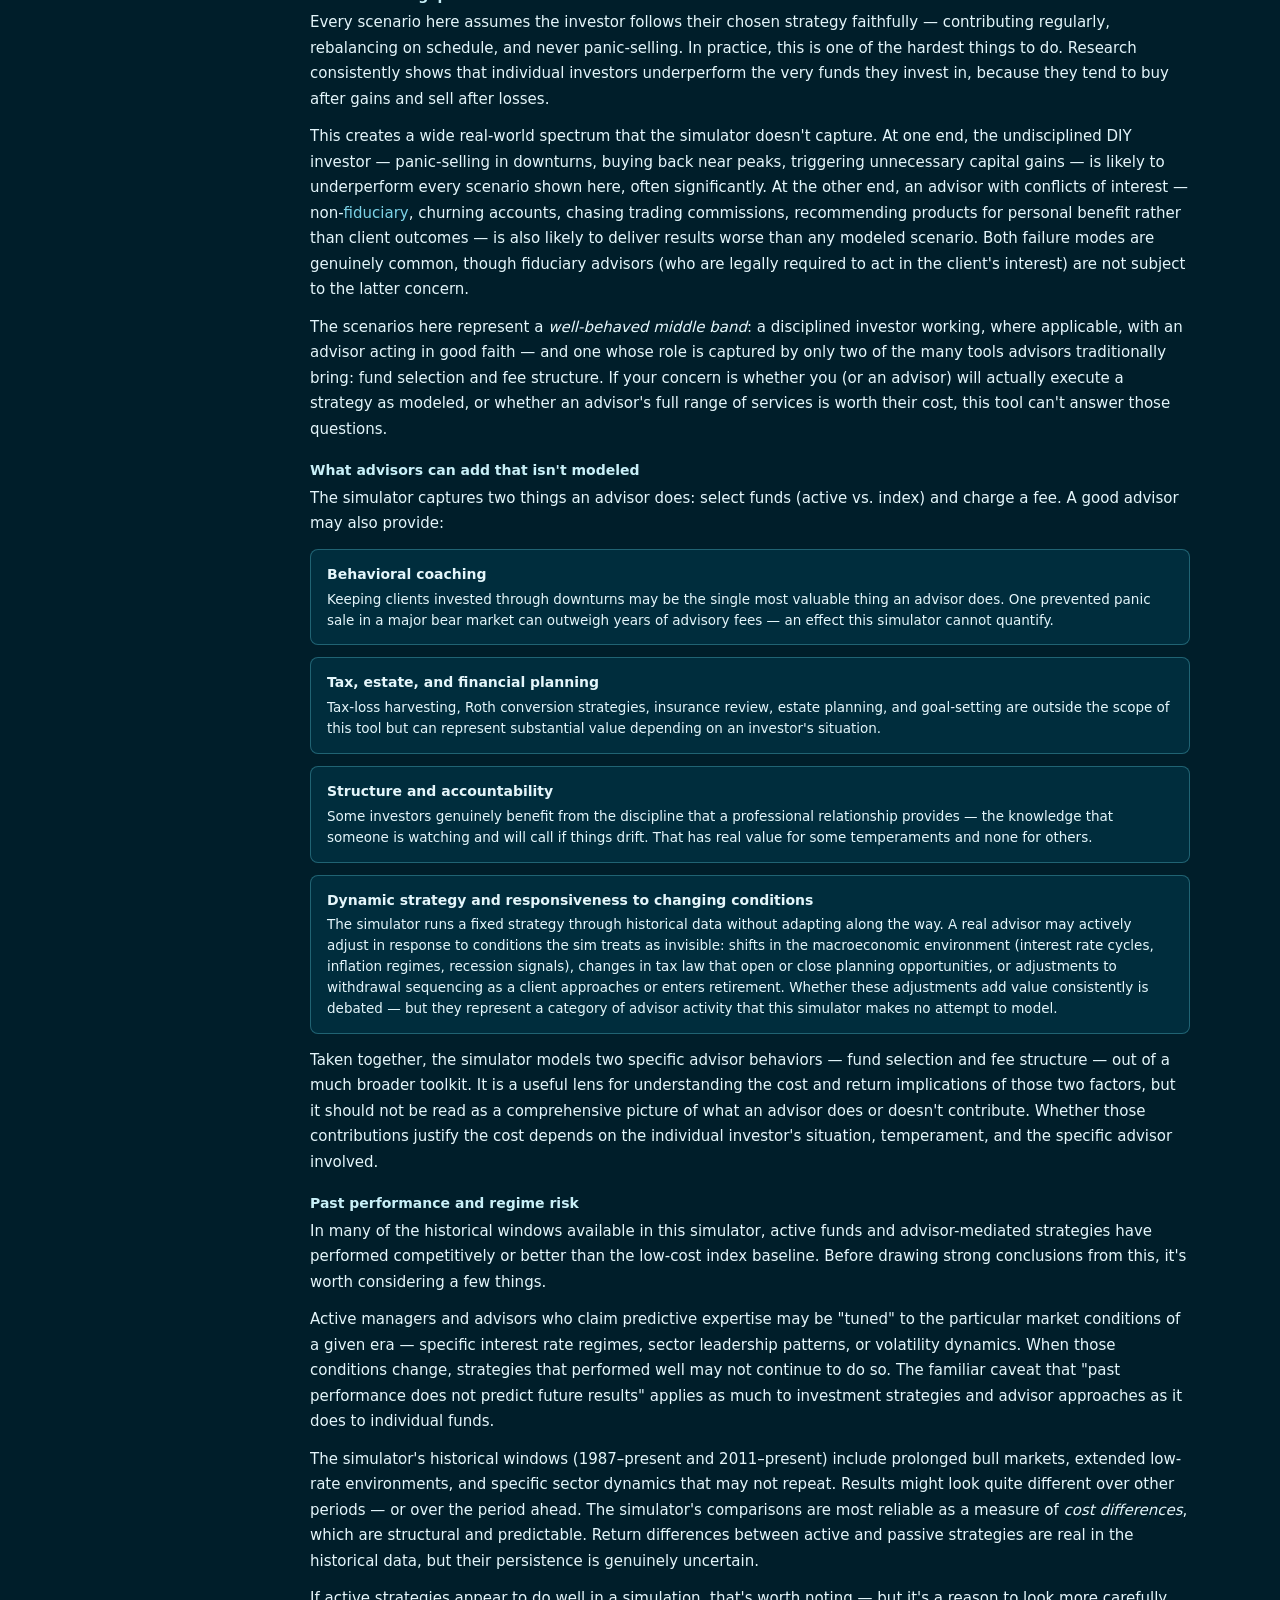
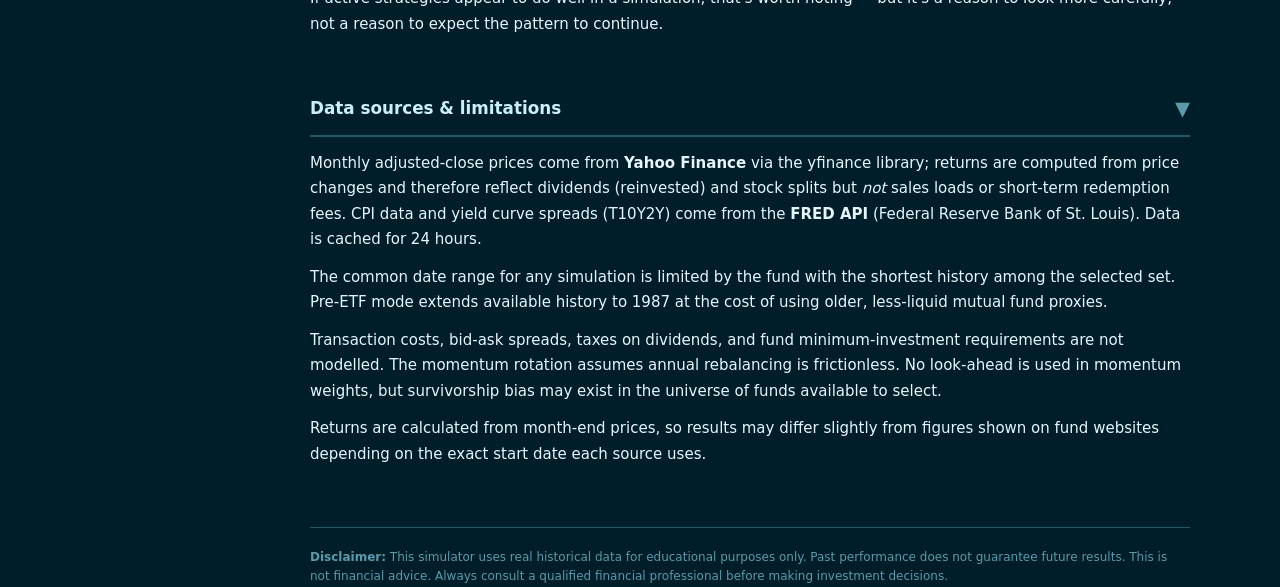
==== commit 8755f084: "Add Rebalancing Impact page, user guide, and log scale option New page comparing three rebalancing f" ====
--- a/static/guide.html
+++ b/static/guide.html
@@ -4,6 +4,11 @@
   <meta charset="UTF-8" />
   <meta name="viewport" content="width=device-width, initial-scale=1.0" />
   <title>Investment Simulator — User Guide</title>
+  <meta property="og:title" content="Investment Simulator — User Guide" />
+  <meta property="og:description" content="How to use the investment strategy simulator: choosing scenarios, reading the charts, and understanding what the numbers mean." />
+  <meta property="og:url" content="https://investment-dashboard-aapf.onrender.com/guide" />
+  <meta property="og:type" content="website" />
+  <meta property="og:image" content="https://stevessite.com/investment_simulator_preview.jpg" />
   <link rel="icon" type="image/png" href="/static/favicon.png" />
   <link rel="stylesheet" href="/static/theme.css" />
   <style>
@@ -544,7 +549,10 @@
               <td>
                 <em>Annually</em> — portfolio is rebalanced to target weights once per year.<br />
                 <em>Quarterly</em> — rebalanced every three months.<br />
-                <em>Never</em> — portfolio drifts; contributions only loosely track targets.
+                <em>Never</em> — portfolio drifts; contributions only loosely track targets.<br /><br />
+                To see all three frequencies compared side by side for a single strategy, use the
+                <a href="/rebalancing">Rebalancing Impact</a> page
+                (<a href="/rebalancing-guide">guide</a>).
               </td>
             </tr>
           </tbody>
@@ -655,7 +663,20 @@
               </td>
             </tr>
             <tr>
-              <td>Disable Y-axis auto-scale</td>
+              <td>Log scale</td>
+              <td>
+                Switches the vertical axis to a logarithmic scale, where equal vertical
+                distances represent equal <em>percentage</em> changes rather than equal dollar
+                amounts. On a log scale, a portfolio doubling from $10,000 to $20,000 takes the
+                same vertical space as a doubling from $100,000 to $200,000. This makes it
+                easier to compare growth rates across different time periods and portfolio sizes,
+                and to spot whether a strategy's rate of growth is accelerating, steady, or
+                slowing. Particularly useful over long time horizons where early-period
+                differences are compressed on a linear scale.
+              </td>
+            </tr>
+            <tr>
+              <td>Disable auto-scale</td>
               <td>
                 Locks the vertical axis so it doesn't re-scale when you adjust settings — useful
                 for comparing across eras or date ranges. A <em>Rescale</em> button appears if
@@ -755,7 +776,9 @@
             In Taxable mode, compare the "After-Tax Value" rows across stat cards. Strategies
             that rebalance more frequently (With Advisor / Momentum) realise gains annually and
             pay tax sooner, while buy-and-hold strategies defer the entire tax bill to
-            liquidation — this difference can be material over long horizons.
+            liquidation — this difference can be material over long horizons. To isolate the
+            tax impact of rebalancing frequency alone, see the
+            <a href="/rebalancing">Rebalancing Impact</a> page.
           </li>
           <li>
             <strong>Real vs. nominal wealth</strong>
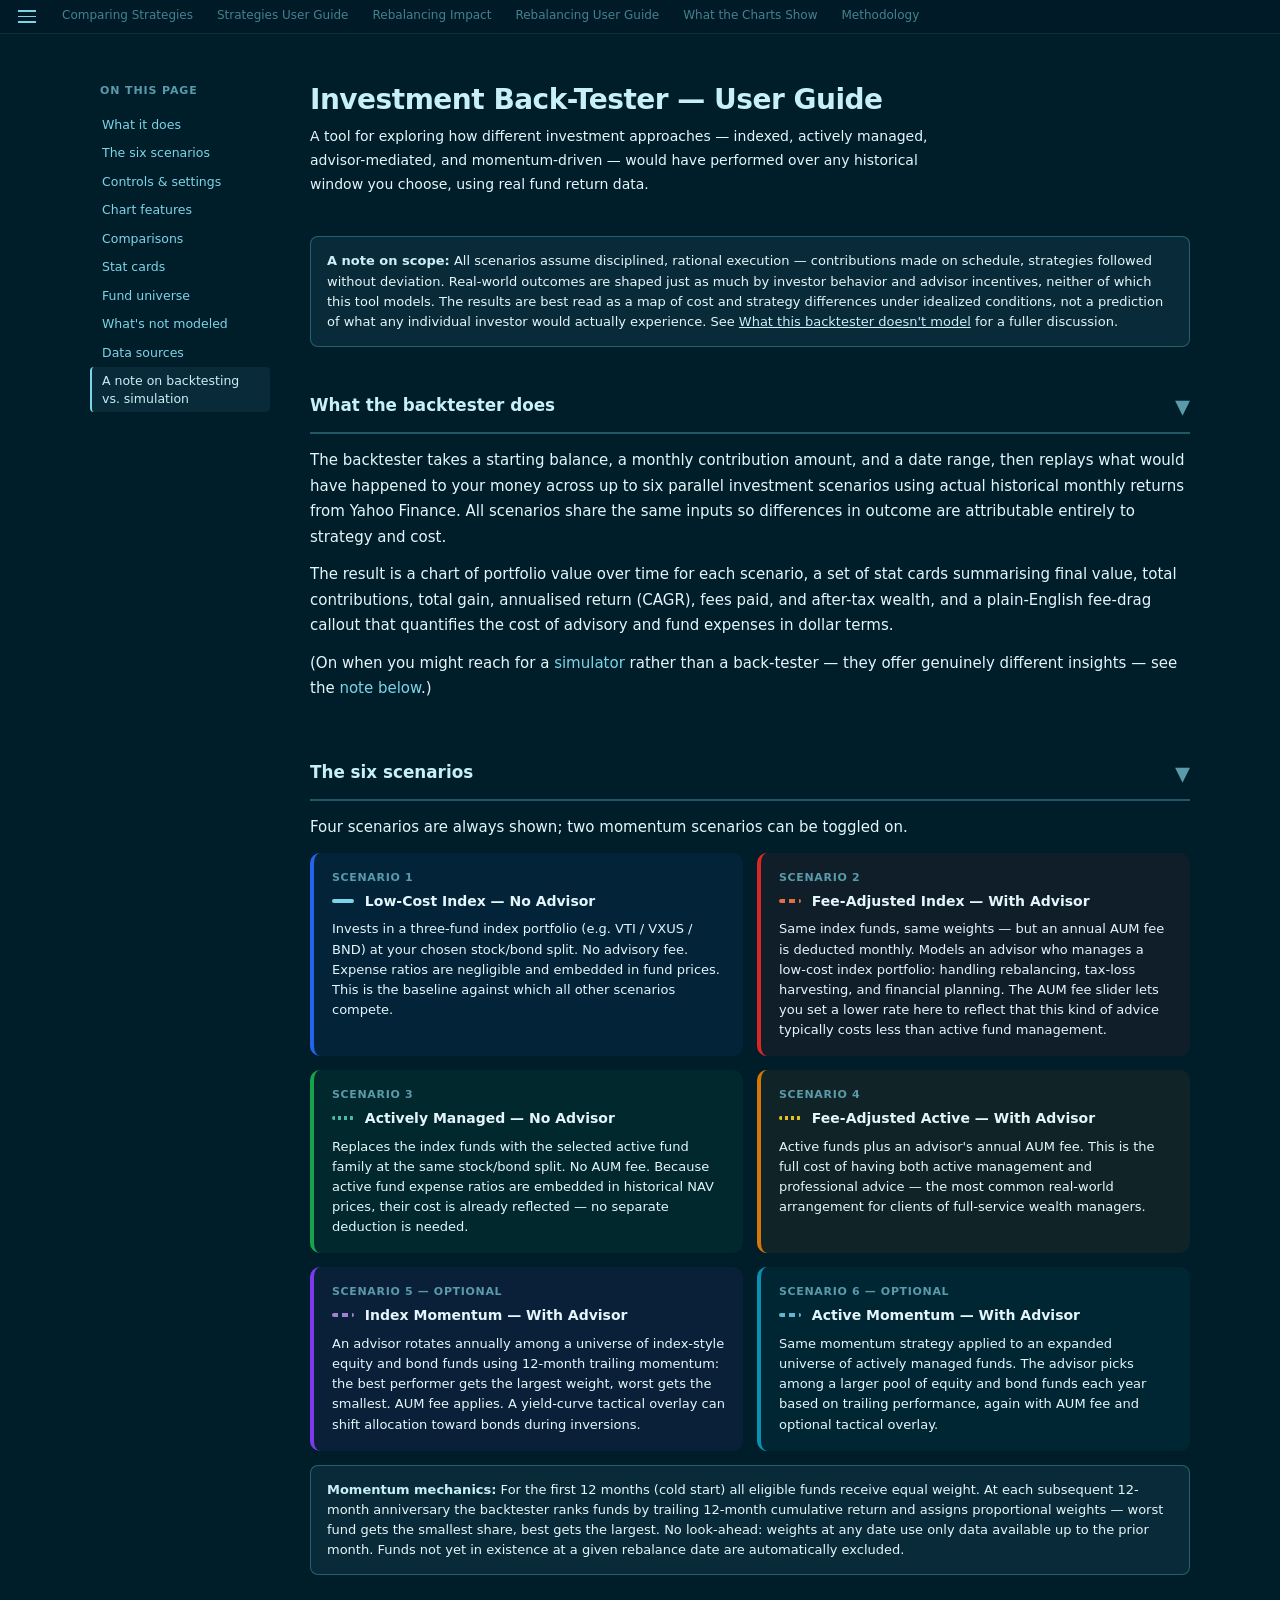
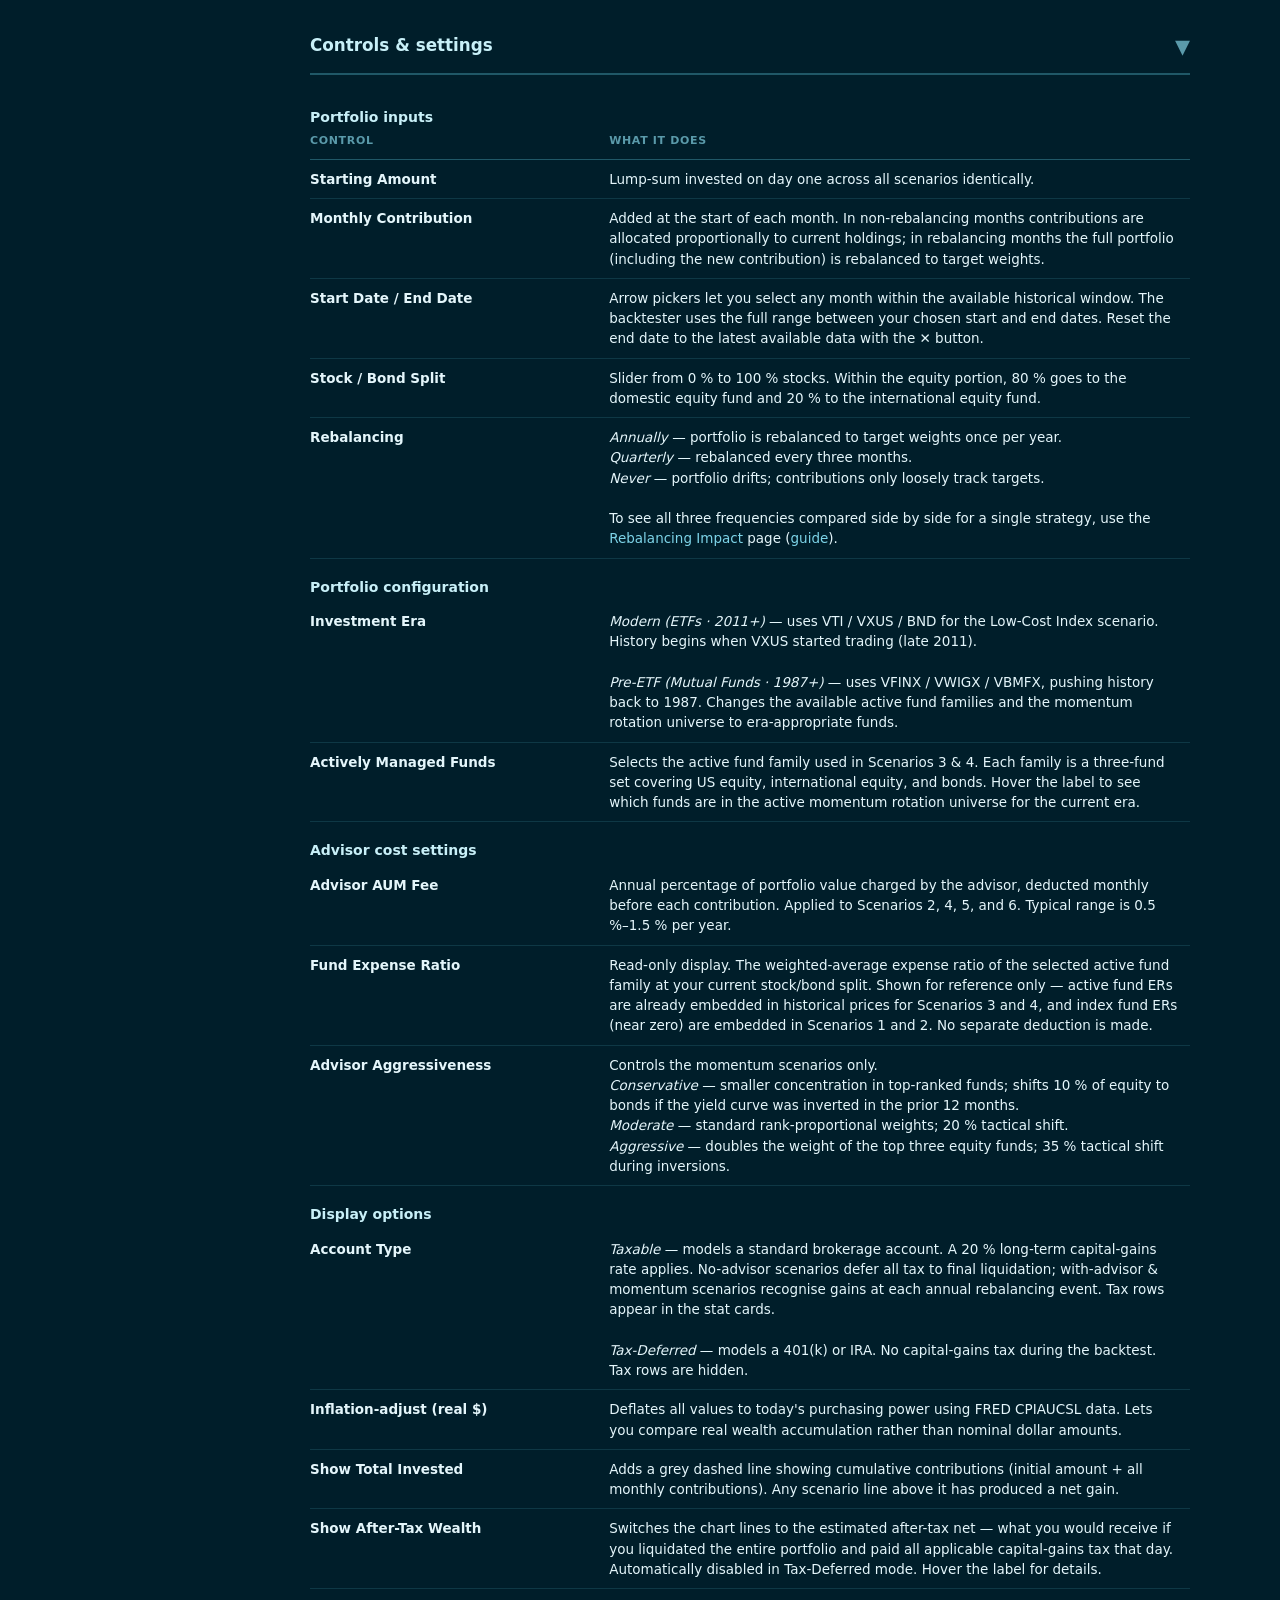
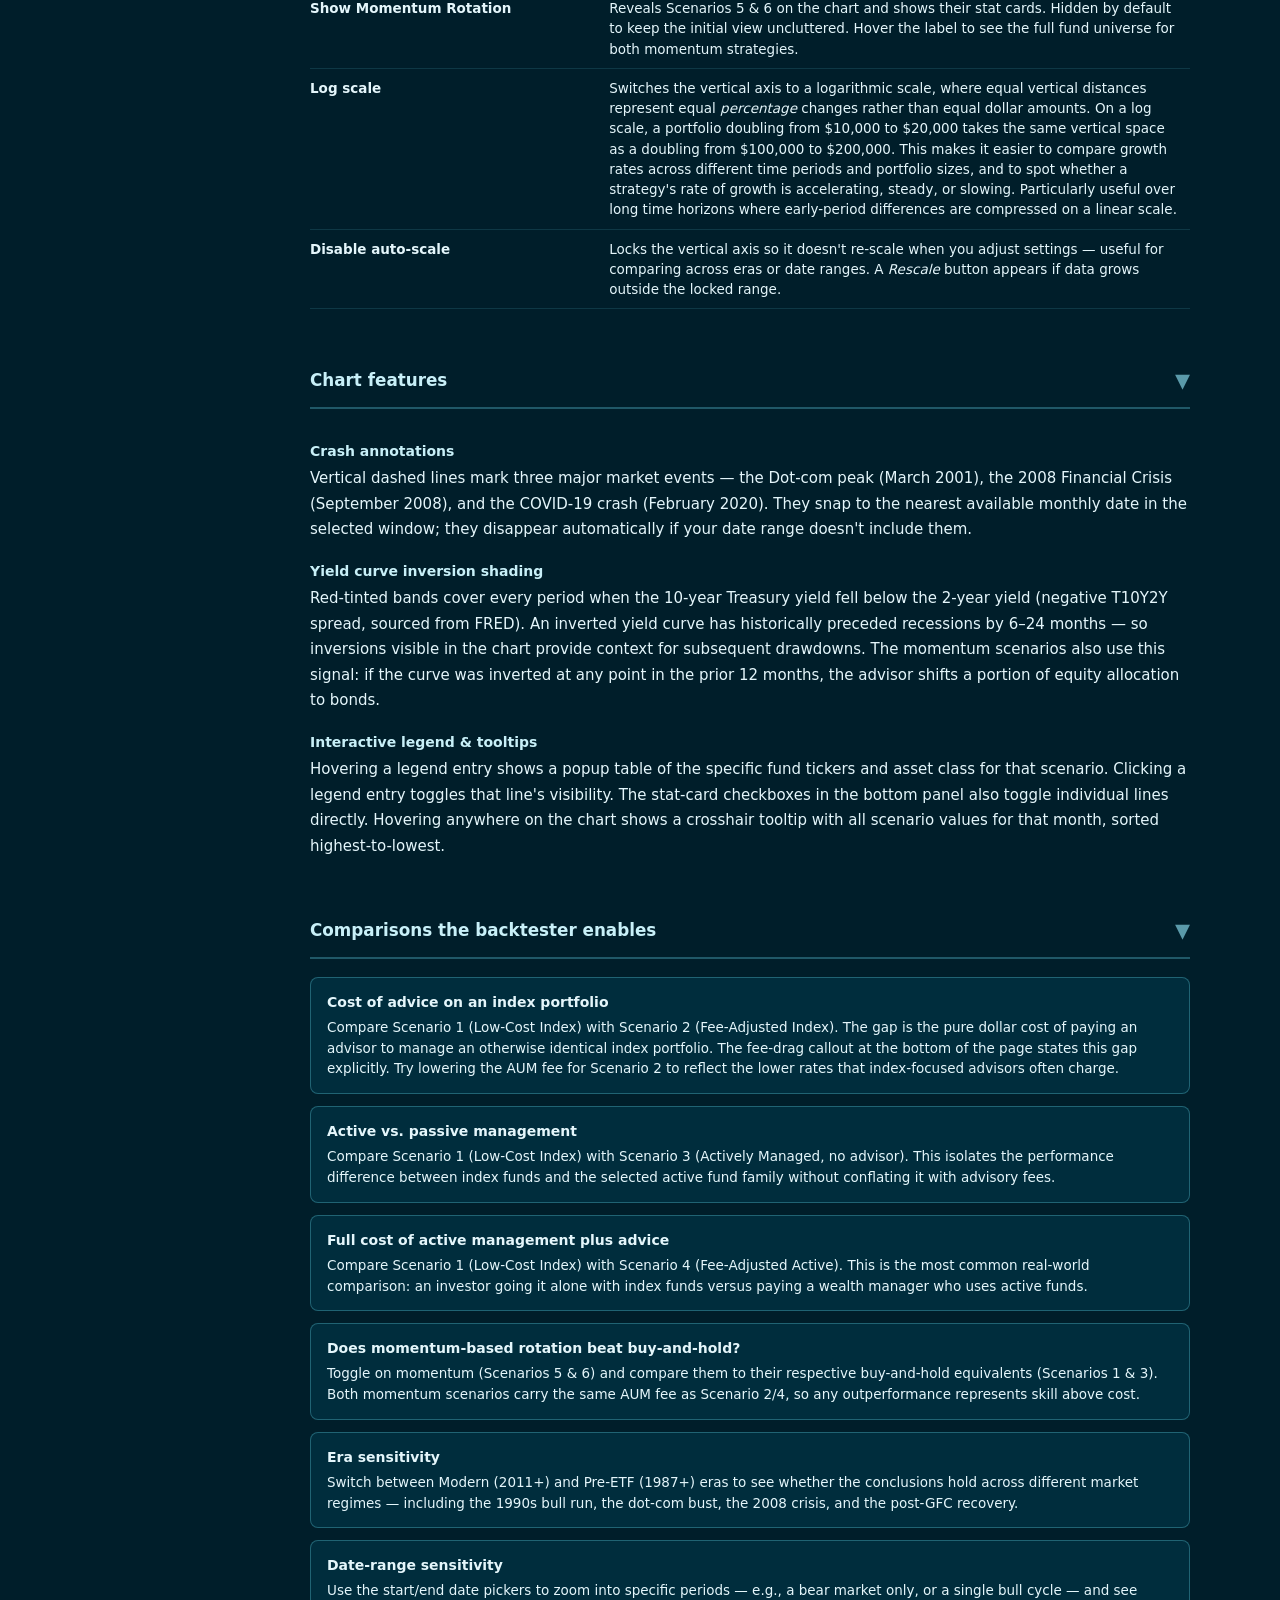
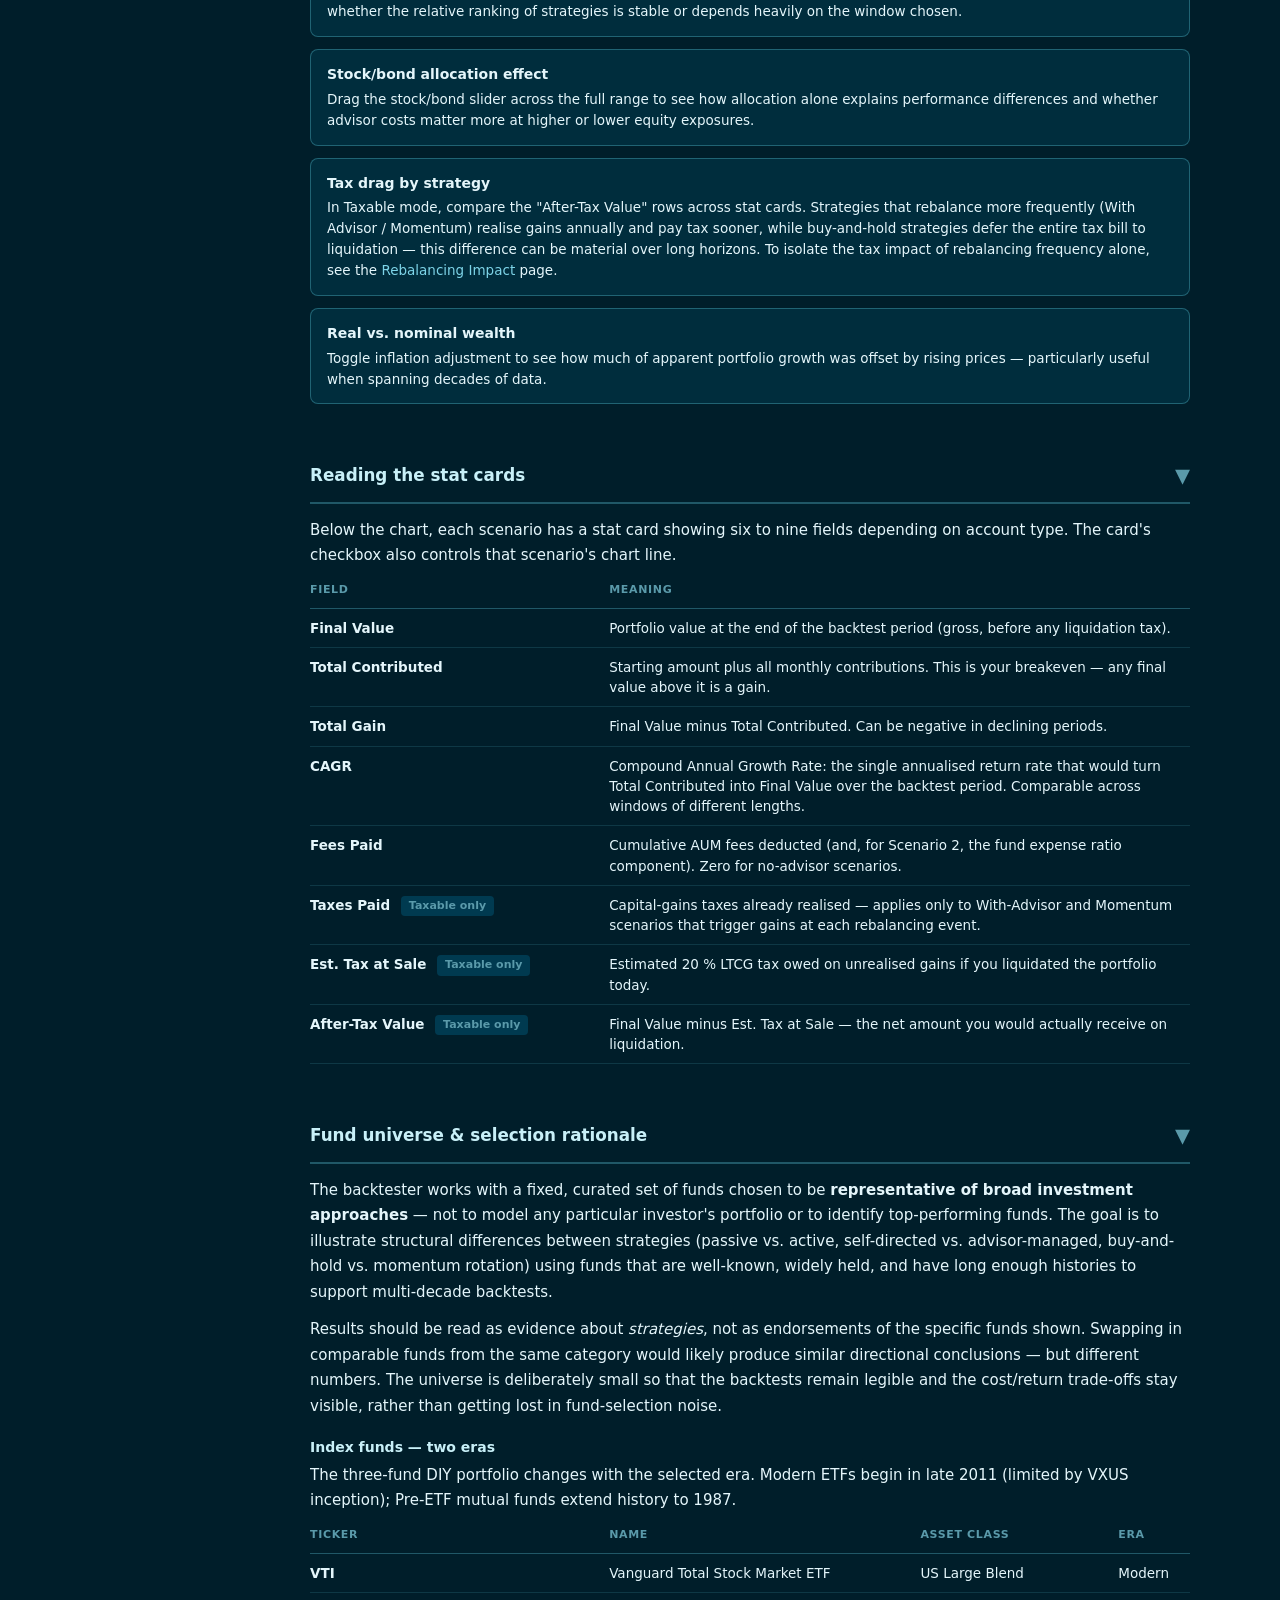
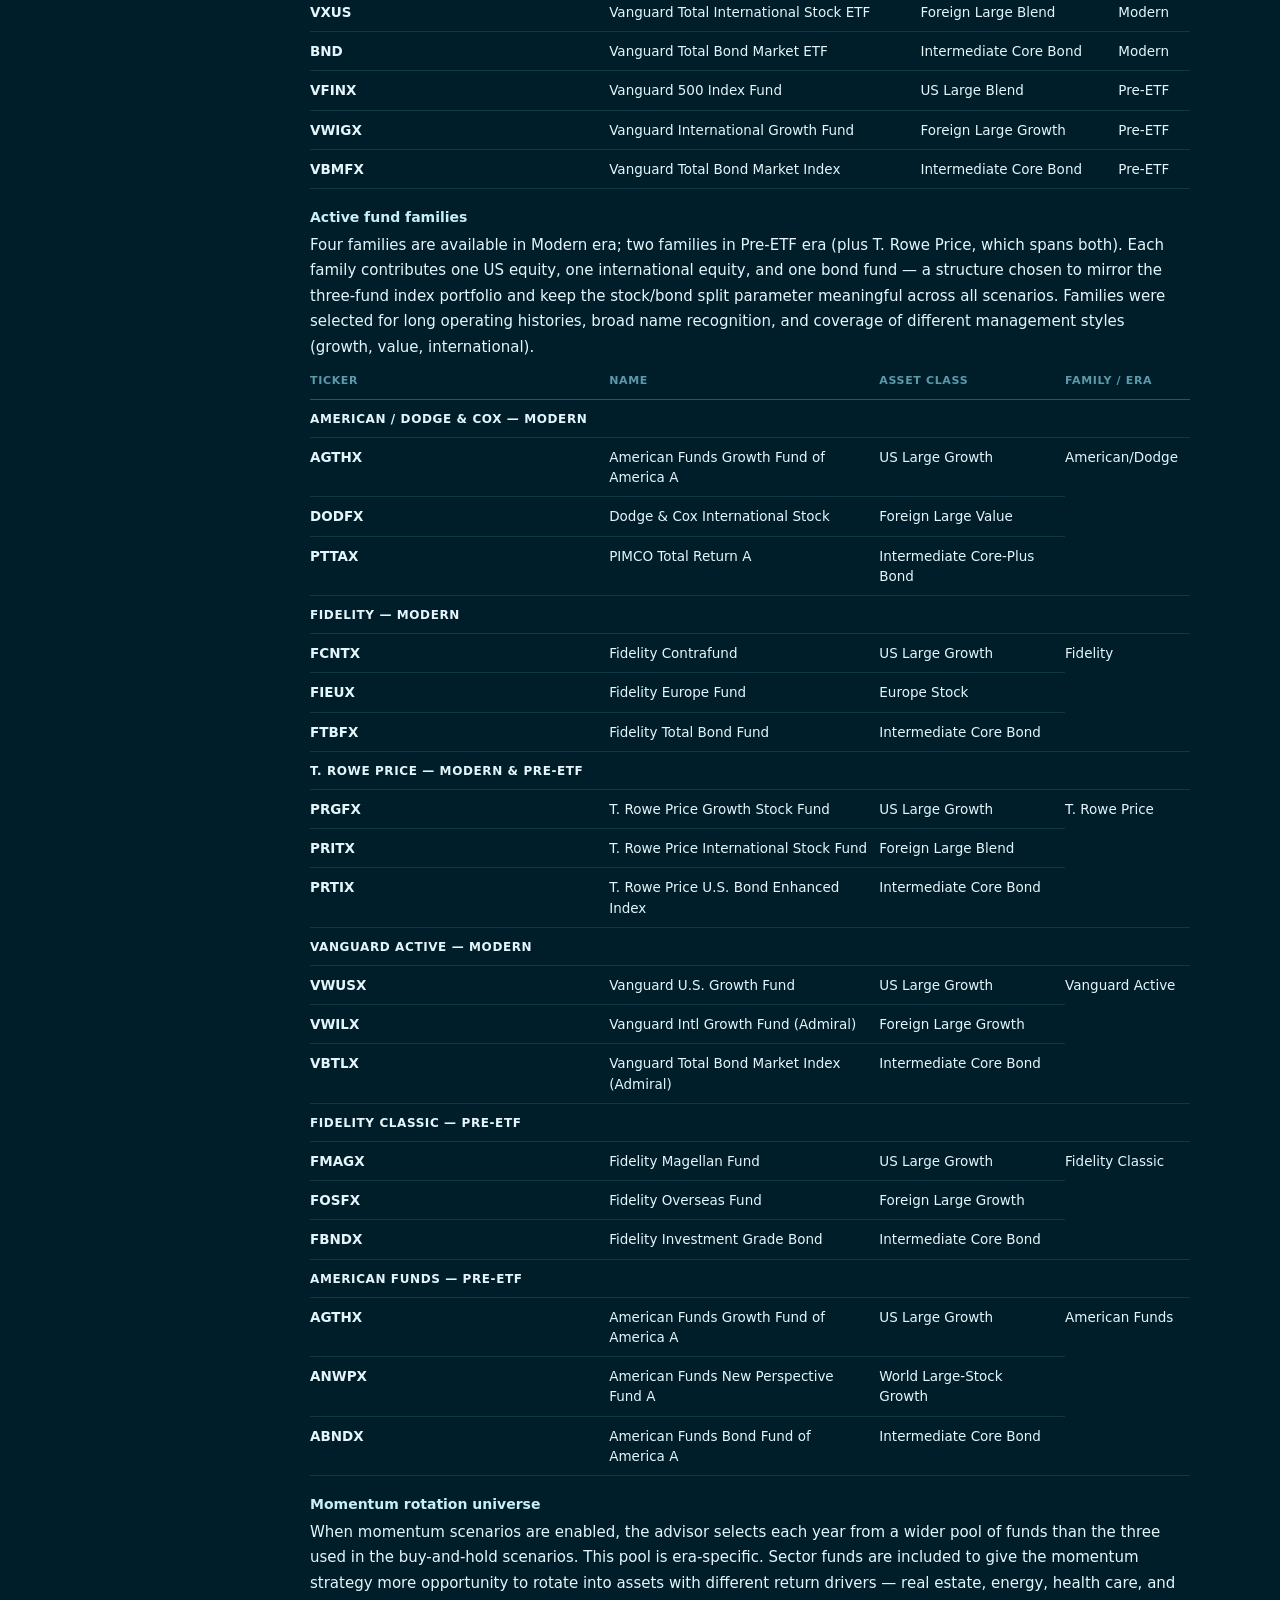
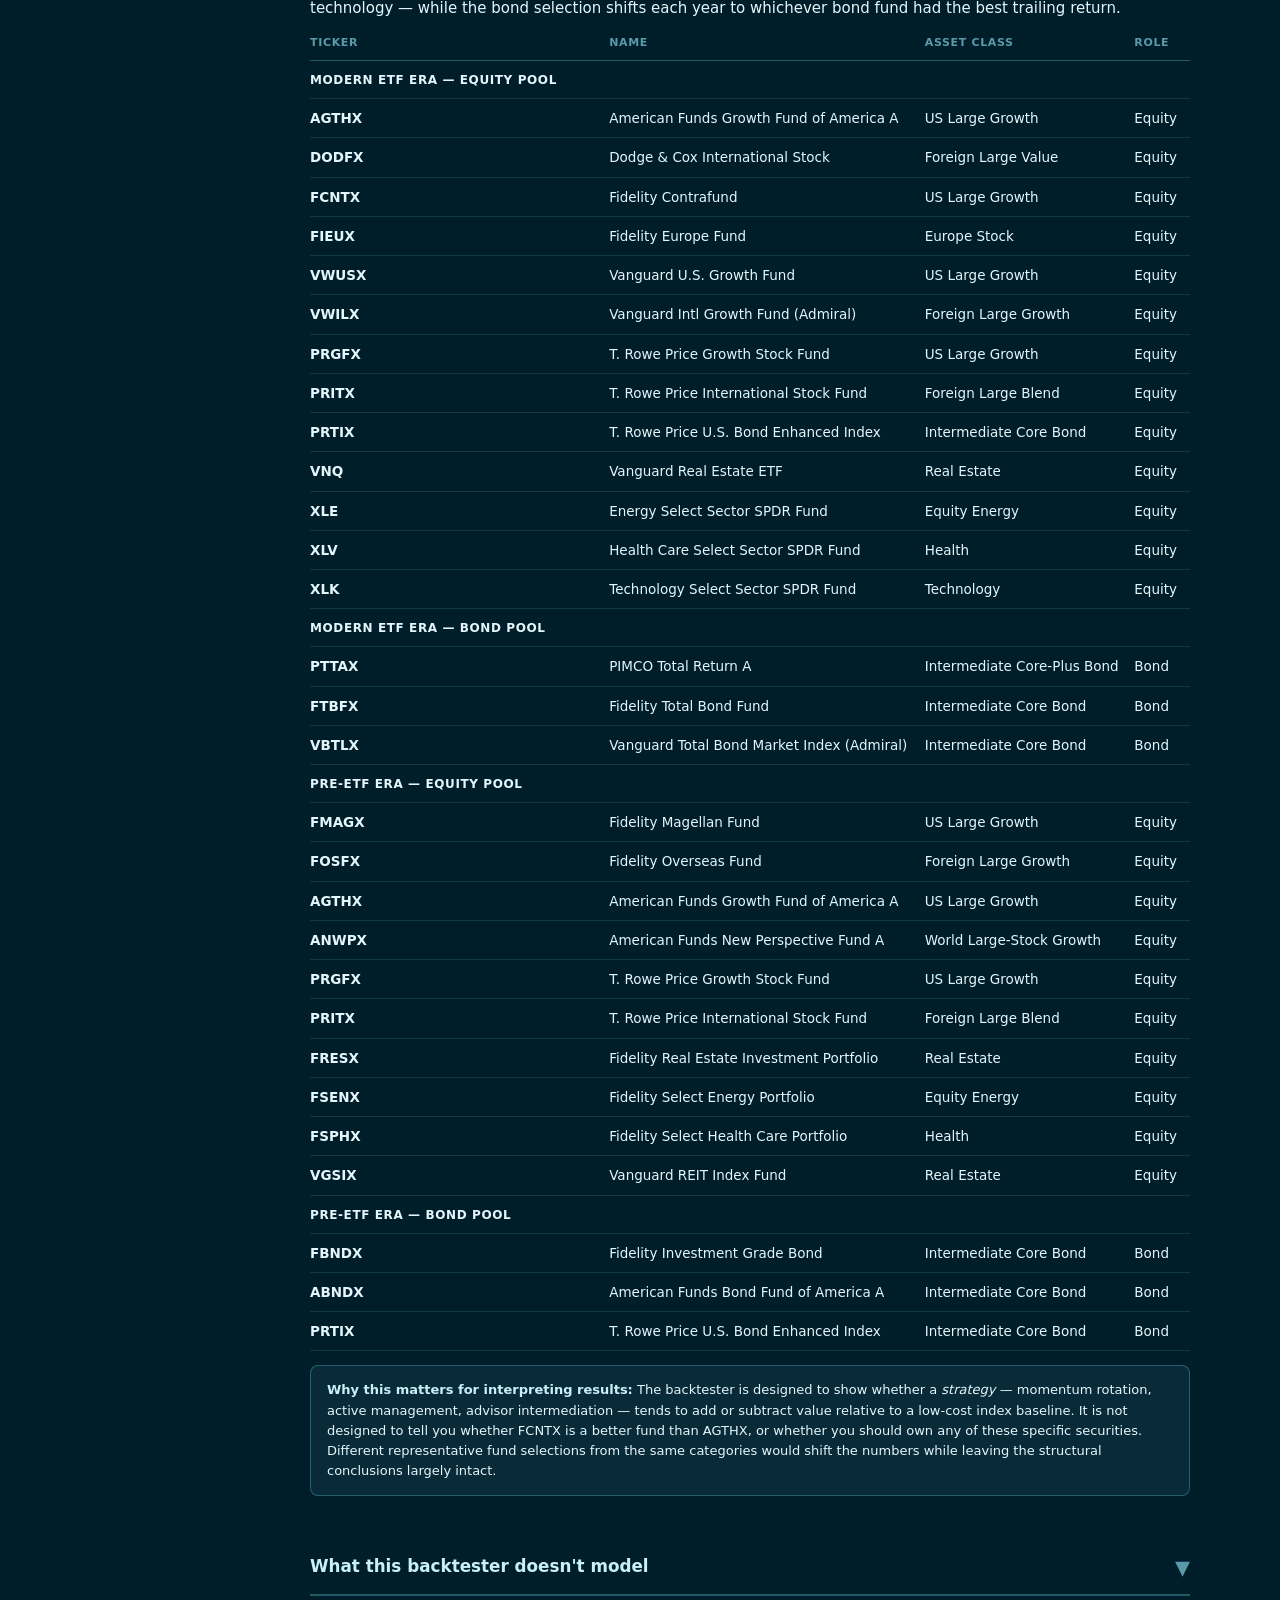
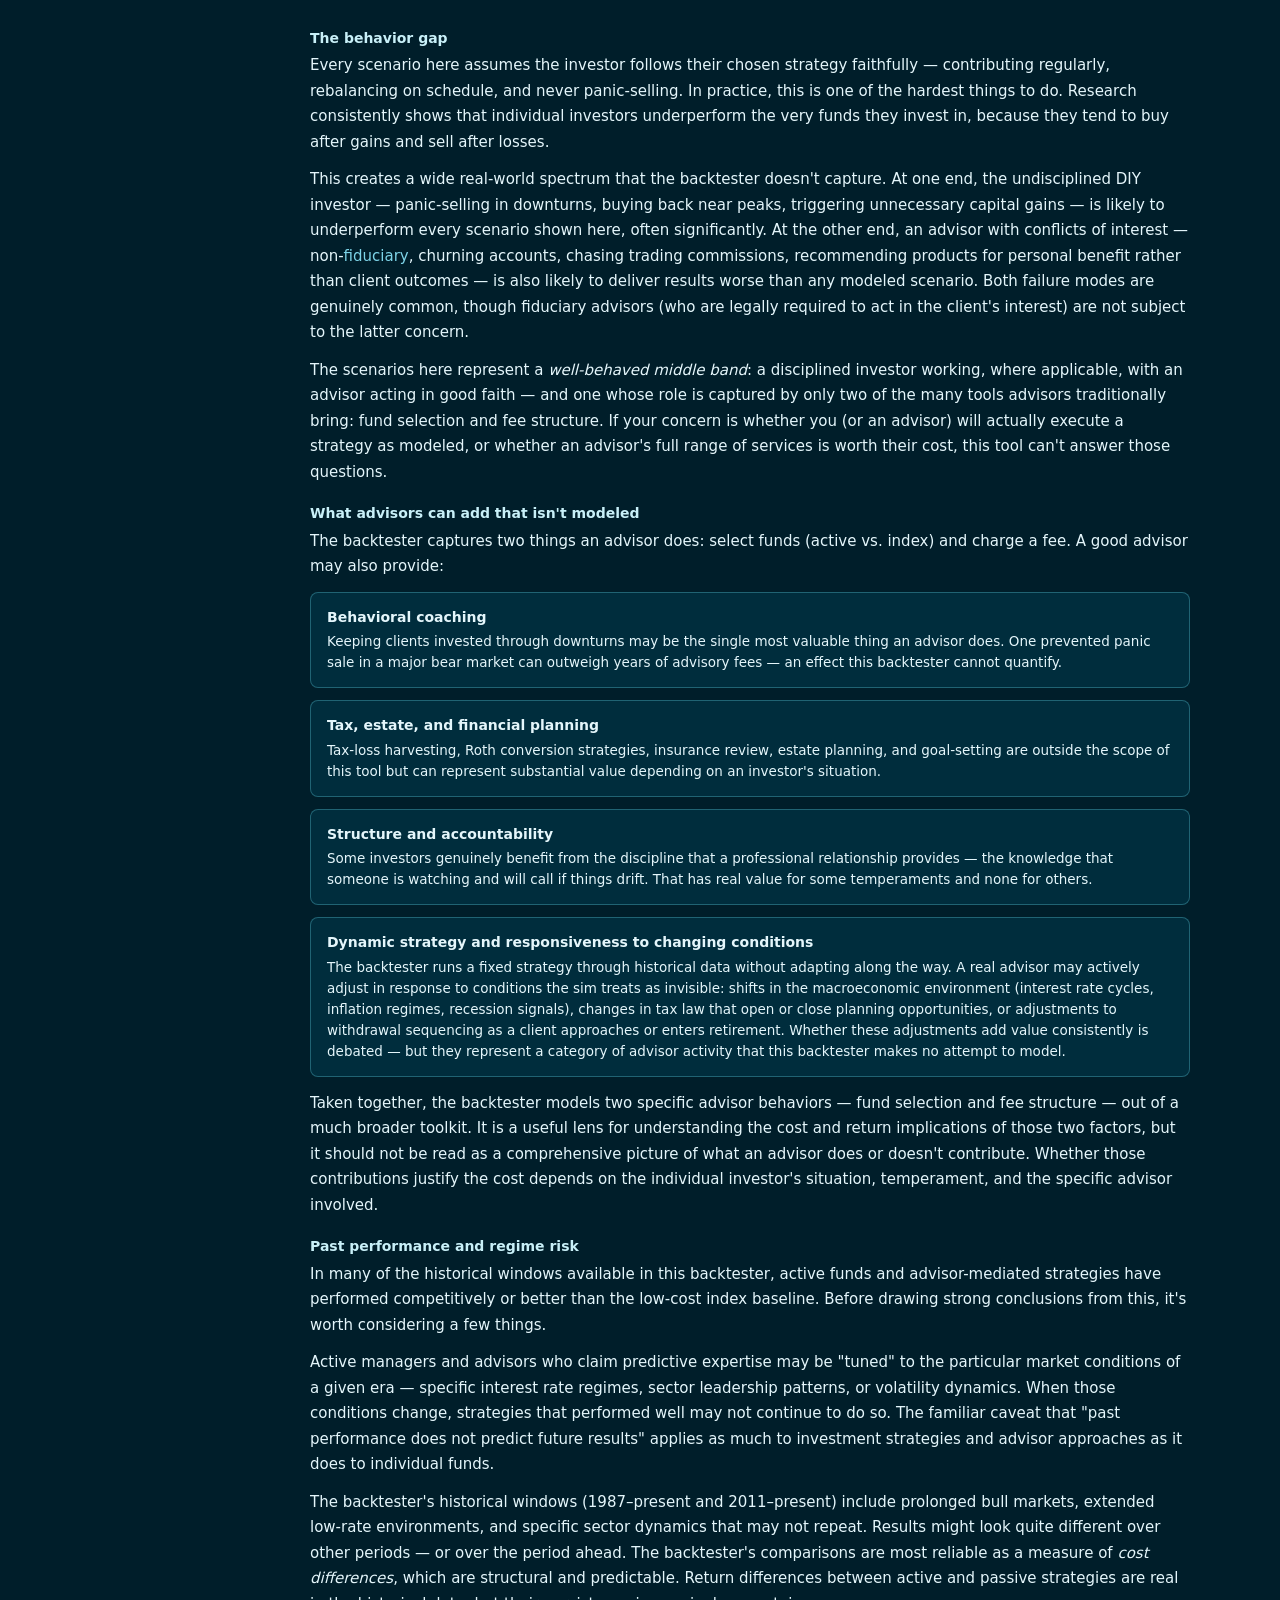
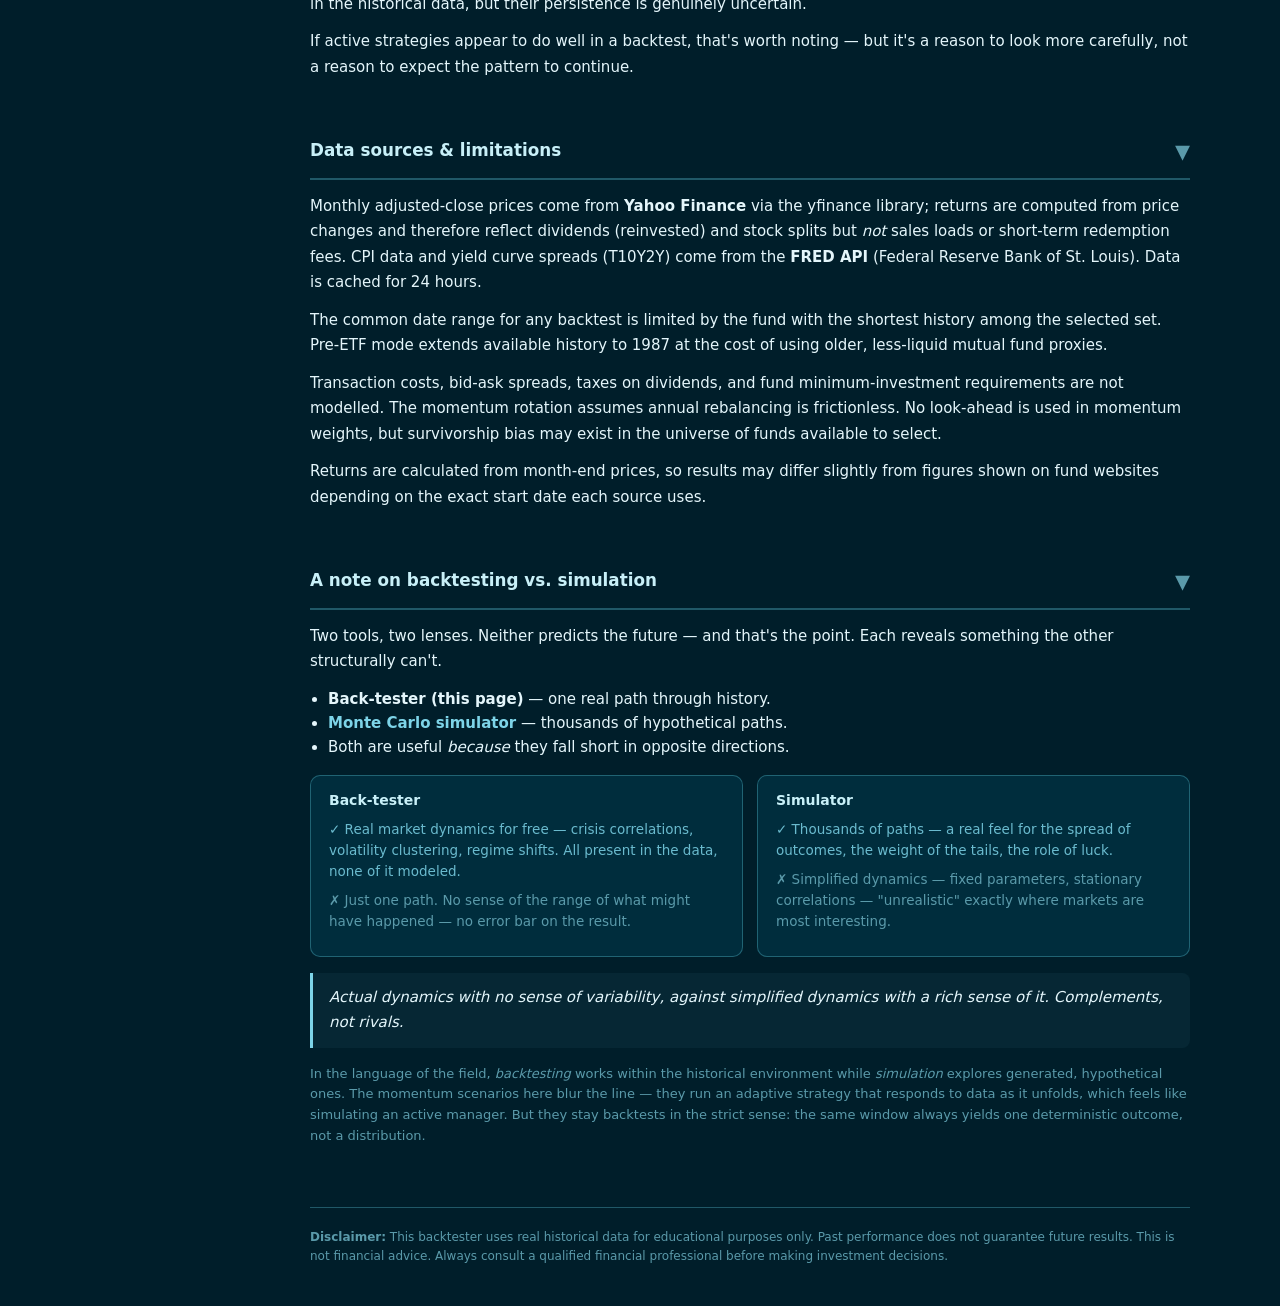
==== commit 653c6b61: "Wording rework: Simulator -> Back-tester" ====
--- a/static/guide.html
+++ b/static/guide.html
@@ -3,9 +3,9 @@
 <head>
   <meta charset="UTF-8" />
   <meta name="viewport" content="width=device-width, initial-scale=1.0" />
-  <title>Investment Simulator — User Guide</title>
-  <meta property="og:title" content="Investment Simulator — User Guide" />
-  <meta property="og:description" content="How to use the investment strategy simulator: choosing scenarios, reading the charts, and understanding what the numbers mean." />
+  <title>Investment Back-Tester — User Guide</title>
+  <meta property="og:title" content="Investment Back-Tester — User Guide" />
+  <meta property="og:description" content="How to use the investment strategy backtester: choosing scenarios, reading the charts, and understanding what the numbers mean." />
   <meta property="og:url" content="https://investment-dashboard-aapf.onrender.com/guide" />
   <meta property="og:type" content="website" />
   <meta property="og:image" content="https://stevessite.com/investment_simulator_preview.jpg" />
@@ -329,10 +329,60 @@
       vertical-align: middle;
     }
 
+    /* ── Backtesting-vs-simulation cards ── */
+    .compare-cards {
+      display: grid;
+      grid-template-columns: 1fr 1fr;
+      gap: 14px;
+      margin: 16px 0;
+    }
+    @media (max-width: 600px) { .compare-cards { grid-template-columns: 1fr; } }
+
+    .compare-cards .card {
+      background: var(--color-surface);
+      border: 1px solid var(--color-border-hi);
+      border-radius: 10px;
+      padding: 16px 18px;
+    }
+    .compare-cards .card h3 {
+      margin: 0 0 10px;
+    }
+    .compare-cards .pro,
+    .compare-cards .con {
+      font-size: 13.5px;
+      line-height: 1.55;
+      margin-bottom: 8px;
+    }
+    .compare-cards .pro { color: rgba(125, 212, 232, 0.85); }
+    .compare-cards .con { color: var(--color-text-dim); }
+
+    .summary-bullets {
+      margin: 10px 0 16px 18px;
+      line-height: 1.6;
+    }
+
+    .takeaway {
+      border-left: 3px solid var(--color-primary);
+      margin: 16px 0;
+      padding: 12px 16px;
+      font-style: italic;
+      color: var(--color-text);
+      background: rgba(125, 212, 232, 0.05);
+      border-radius: 0 8px 8px 0;
+    }
+
+    .aside {
+      font-size: 13px;
+      color: var(--color-text-dim);
+      line-height: 1.6;
+      margin-top: 14px;
+    }
+
     /* ── Footer ── */
     .disclaimer {
       margin-top: 60px;
       padding-top: 20px;
+      padding-bottom: 40px;
       border-top: 1px solid var(--color-border-hi);
       font-size: 12px;
       color: var(--color-text-dim);
@@ -364,6 +414,7 @@
       <li><a href="#funds">Fund universe</a></li>
       <li><a href="#limitations">What's not modeled</a></li>
       <li><a href="#data">Data sources</a></li>
+      <li><a href="#terminology">A note on backtesting vs. simulation</a></li>
     </ul>
   </nav>
 
@@ -371,7 +422,7 @@
   <div class="guide-main">
 
     <!-- Header -->
-    <h1>Investment Simulator — User Guide</h1>
+    <h1>Investment Back-Tester — User Guide</h1>
     <p class="subtitle">
       A tool for exploring how different investment approaches — indexed, actively managed,
       advisor-mediated, and momentum-driven — would have performed over any historical window
@@ -383,16 +434,16 @@
       outcomes are shaped just as much by investor behavior and advisor incentives, neither
       of which this tool models. The results are best read as a map of cost and strategy
       differences under idealized conditions, not a prediction of what any individual
-      investor would actually experience. See <a href="#limitations">What this simulator
+      investor would actually experience. See <a href="#limitations">What this backtester
       doesn't model</a> for a fuller discussion.
     </div>
 
     <!-- ── OVERVIEW ── -->
     <section id="overview">
-      <h2>What the simulator does</h2>
+      <h2>What the backtester does</h2>
       <div class="section-body">
         <p>
-          The simulator takes a starting balance, a monthly contribution amount, and a date range,
+          The backtester takes a starting balance, a monthly contribution amount, and a date range,
           then replays what would have happened to your money across up to six parallel investment
           scenarios using actual historical monthly returns from Yahoo Finance. All scenarios share
           the same inputs so differences in outcome are attributable entirely to strategy and cost.
@@ -403,6 +454,7 @@
           paid, and after-tax wealth, and a plain-English fee-drag callout that quantifies the cost
           of advisory and fund expenses in dollar terms.
         </p>
+        <p>(On when you might reach for a <a href="https://stevessite.com/monte-carlo.html">simulator</a> rather than a back-tester — they offer genuinely different insights — see the <a href="#terminology">note below</a>.)</p>
       </div>
     </section>
 
@@ -497,7 +549,7 @@
 
         <div class="tip">
           <b>Momentum mechanics:</b> For the first 12 months (cold start) all eligible funds
-          receive equal weight. At each subsequent 12-month anniversary the simulator ranks funds
+          receive equal weight. At each subsequent 12-month anniversary the backtester ranks funds
           by trailing 12-month cumulative return and assigns proportional weights — worst fund
           gets the smallest share, best gets the largest. No look-ahead: weights at any date use
           only data available up to the prior month. Funds not yet in existence at a given
@@ -533,7 +585,7 @@
               <td>Start Date / End Date</td>
               <td>
                 Arrow pickers let you select any month within the available historical window.
-                The simulator uses the full range between your chosen start and end dates. Reset
+                The backtester uses the full range between your chosen start and end dates. Reset
                 the end date to the latest available data with the ✕ button.
               </td>
             </tr>
@@ -624,12 +676,12 @@
             <tr>
               <td>Account Type</td>
               <td>
-                <em>Taxable</em> — simulates a standard brokerage account. A 20 % long-term
+                <em>Taxable</em> — models a standard brokerage account. A 20 % long-term
                 capital-gains rate applies. No-advisor scenarios defer all tax to final
                 liquidation; with-advisor &amp; momentum scenarios recognise gains at each
                 annual rebalancing event. Tax rows appear in the stat cards.<br /><br />
-                <em>Tax-Deferred</em> — simulates a 401(k) or IRA. No capital-gains tax during
-                the simulation. Tax rows are hidden.
+                <em>Tax-Deferred</em> — models a 401(k) or IRA. No capital-gains tax during
+                the backtest. Tax rows are hidden.
               </td>
             </tr>
             <tr>
@@ -724,7 +776,7 @@
 
     <!-- ── COMPARISONS ── -->
     <section id="comparisons">
-      <h2>Comparisons the simulator enables</h2>
+      <h2>Comparisons the backtester enables</h2>
       <div class="section-body">
         <ul class="comparison-list">
           <li>
@@ -804,7 +856,7 @@
           <tbody>
             <tr>
               <td>Final Value</td>
-              <td>Portfolio value at the end of the simulation period (gross, before any liquidation tax).</td>
+              <td>Portfolio value at the end of the backtest period (gross, before any liquidation tax).</td>
             </tr>
             <tr>
               <td>Total Contributed</td>
@@ -818,7 +870,7 @@
               <td>CAGR</td>
               <td>
                 Compound Annual Growth Rate: the single annualised return rate that would turn
-                Total Contributed into Final Value over the simulated period. Comparable across
+                Total Contributed into Final Value over the backtest period. Comparable across
                 windows of different lengths.
               </td>
             </tr>
@@ -855,7 +907,7 @@
       <div class="section-body">
 
         <p>
-          The simulator works with a fixed, curated set of funds chosen to be
+          The backtester works with a fixed, curated set of funds chosen to be
           <strong>representative of broad investment approaches</strong> — not to model any
           particular investor's portfolio or to identify top-performing funds. The goal is to
           illustrate structural differences between strategies (passive vs. active, self-directed
@@ -867,7 +919,7 @@
           Results should be read as evidence about <em>strategies</em>, not as endorsements of
           the specific funds shown. Swapping in comparable funds from the same category would
           likely produce similar directional conclusions — but different numbers. The universe
-          is deliberately small so that the simulations remain legible and the cost/return
+          is deliberately small so that the backtests remain legible and the cost/return
           trade-offs stay visible, rather than getting lost in fund-selection noise.
         </p>
 
@@ -984,7 +1036,7 @@
         </table>
 
         <div class="tip">
-          <b>Why this matters for interpreting results:</b> The simulator is designed to show
+          <b>Why this matters for interpreting results:</b> The backtester is designed to show
           whether a <em>strategy</em> — momentum rotation, active management, advisor
           intermediation — tends to add or subtract value relative to a low-cost index baseline.
           It is not designed to tell you whether FCNTX is a better fund than AGTHX, or whether
@@ -997,7 +1049,7 @@
 
     <!-- ── LIMITATIONS ── -->
     <section id="limitations">
-      <h2>What this simulator doesn't model</h2>
+      <h2>What this backtester doesn't model</h2>
       <div class="section-body">
 
         <h3>The behavior gap</h3>
@@ -1009,7 +1061,7 @@
           gains and sell after losses.
         </p>
         <p>
-          This creates a wide real-world spectrum that the simulator doesn't capture. At one
+          This creates a wide real-world spectrum that the backtester doesn't capture. At one
           end, the undisciplined DIY investor — panic-selling in downturns, buying back near
           peaks, triggering unnecessary capital gains — is likely to underperform every scenario
           shown here, often significantly. At the other end, an advisor with conflicts of interest —
@@ -1030,7 +1082,7 @@
 
         <h3>What advisors can add that isn't modeled</h3>
         <p>
-          The simulator captures two things an advisor does: select funds (active vs. index)
+          The backtester captures two things an advisor does: select funds (active vs. index)
           and charge a fee. A good advisor may also provide:
         </p>
         <ul class="comparison-list">
@@ -1038,7 +1090,7 @@
             <strong>Behavioral coaching</strong>
             Keeping clients invested through downturns may be the single most valuable thing
             an advisor does. One prevented panic sale in a major bear market can outweigh
-            years of advisory fees — an effect this simulator cannot quantify.
+            years of advisory fees — an effect this backtester cannot quantify.
           </li>
           <li>
             <strong>Tax, estate, and financial planning</strong>
@@ -1054,18 +1106,18 @@
           </li>
           <li>
             <strong>Dynamic strategy and responsiveness to changing conditions</strong>
-            The simulator runs a fixed strategy through historical data without adapting
+            The backtester runs a fixed strategy through historical data without adapting
             along the way. A real advisor may actively adjust in response to conditions
             the sim treats as invisible: shifts in the macroeconomic environment (interest
             rate cycles, inflation regimes, recession signals), changes in tax law that
             open or close planning opportunities, or adjustments to withdrawal sequencing
             as a client approaches or enters retirement. Whether these adjustments add value consistently is
-            debated — but they represent a category of advisor activity that this simulator
+            debated — but they represent a category of advisor activity that this backtester
             makes no attempt to model.
           </li>
         </ul>
         <p style="margin-top: 14px;">
-          Taken together, the simulator models two specific advisor behaviors — fund selection
+          Taken together, the backtester models two specific advisor behaviors — fund selection
           and fee structure — out of a much broader toolkit. It is a useful lens for
           understanding the cost and return implications of those two factors, but it should
           not be read as a comprehensive picture of what an advisor does or doesn't contribute.
@@ -1075,7 +1127,7 @@
 
         <h3>Past performance and regime risk</h3>
         <p>
-          In many of the historical windows available in this simulator, active funds and
+          In many of the historical windows available in this backtester, active funds and
           advisor-mediated strategies have performed competitively or better than the low-cost
           index baseline. Before drawing strong conclusions from this, it's worth considering
           a few things.
@@ -1089,16 +1141,16 @@
           and advisor approaches as it does to individual funds.
         </p>
         <p>
-          The simulator's historical windows (1987–present and 2011–present) include prolonged
+          The backtester's historical windows (1987–present and 2011–present) include prolonged
           bull markets, extended low-rate environments, and specific sector dynamics that may
           not repeat. Results might look quite different over other periods — or over the
-          period ahead. The simulator's comparisons are most reliable as a measure of
+          period ahead. The backtester's comparisons are most reliable as a measure of
           <em>cost differences</em>, which are structural and predictable. Return differences
           between active and passive strategies are real in the historical data, but their
           persistence is genuinely uncertain.
         </p>
         <p>
-          If active strategies appear to do well in a simulation, that's worth noting — but
+          If active strategies appear to do well in a backtest, that's worth noting — but
           it's a reason to look more carefully, not a reason to expect the pattern to continue.
         </p>
 
@@ -1117,7 +1169,7 @@
           (Federal Reserve Bank of St. Louis). Data is cached for 24 hours.
         </p>
         <p>
-          The common date range for any simulation is limited by the fund with the shortest
+          The common date range for any backtest is limited by the fund with the shortest
           history among the selected set. Pre-ETF mode extends available history to 1987 at
           the cost of using older, less-liquid mutual fund proxies.
         </p>
@@ -1134,8 +1186,43 @@
       </div>
     </section>
 
+    <!-- ── TERMINOLOGY ── -->
+    <section id="terminology">
+      <h2>A note on backtesting vs. simulation</h2>
+      <div class="section-body">
+
+        <p>Two tools, two lenses. Neither predicts the future — and that's the point. Each reveals something the other structurally can't.</p>
+
+        <ul class="summary-bullets">
+          <li><strong>Back-tester (this page)</strong> — one real path through history.</li>
+          <li><strong><a href="https://stevessite.com/monte-carlo.html">Monte Carlo simulator</a></strong> — thousands of hypothetical paths.</li>
+          <li>Both are useful <em>because</em> they fall short in opposite directions.</li>
+        </ul>
+
+        <div class="compare-cards">
+          <div class="card">
+            <h3>Back-tester</h3>
+            <p class="pro">&#10003; Real market dynamics for free — crisis correlations, volatility clustering, regime shifts. All present in the data, none of it modeled.</p>
+            <p class="con">&#10007; Just one path. No sense of the range of what might have happened — no error bar on the result.</p>
+          </div>
+          <div class="card">
+            <h3>Simulator</h3>
+            <p class="pro">&#10003; Thousands of paths — a real feel for the spread of outcomes, the weight of the tails, the role of luck.</p>
+            <p class="con">&#10007; Simplified dynamics — fixed parameters, stationary correlations — "unrealistic" exactly where markets are most interesting.</p>
+          </div>
+        </div>
+
+        <blockquote class="takeaway">
+          Actual dynamics with no sense of variability, against simplified dynamics with a rich sense of it. Complements, not rivals.
+        </blockquote>
+
+        <p class="aside">In the language of the field, <em>backtesting</em> works within the historical environment while <em>simulation</em> explores generated, hypothetical ones. The momentum scenarios here blur the line — they run an adaptive strategy that responds to data as it unfolds, which feels like simulating an active manager. But they stay backtests in the strict sense: the same window always yields one deterministic outcome, not a distribution.</p>
+
+      </div>
+    </section>
+
     <div class="disclaimer">
-      <strong>Disclaimer:</strong> This simulator uses real historical data for educational purposes only.
+      <strong>Disclaimer:</strong> This backtester uses real historical data for educational purposes only.
       Past performance does not guarantee future results. This is not financial advice.
       Always consult a qualified financial professional before making investment decisions.
     </div>
